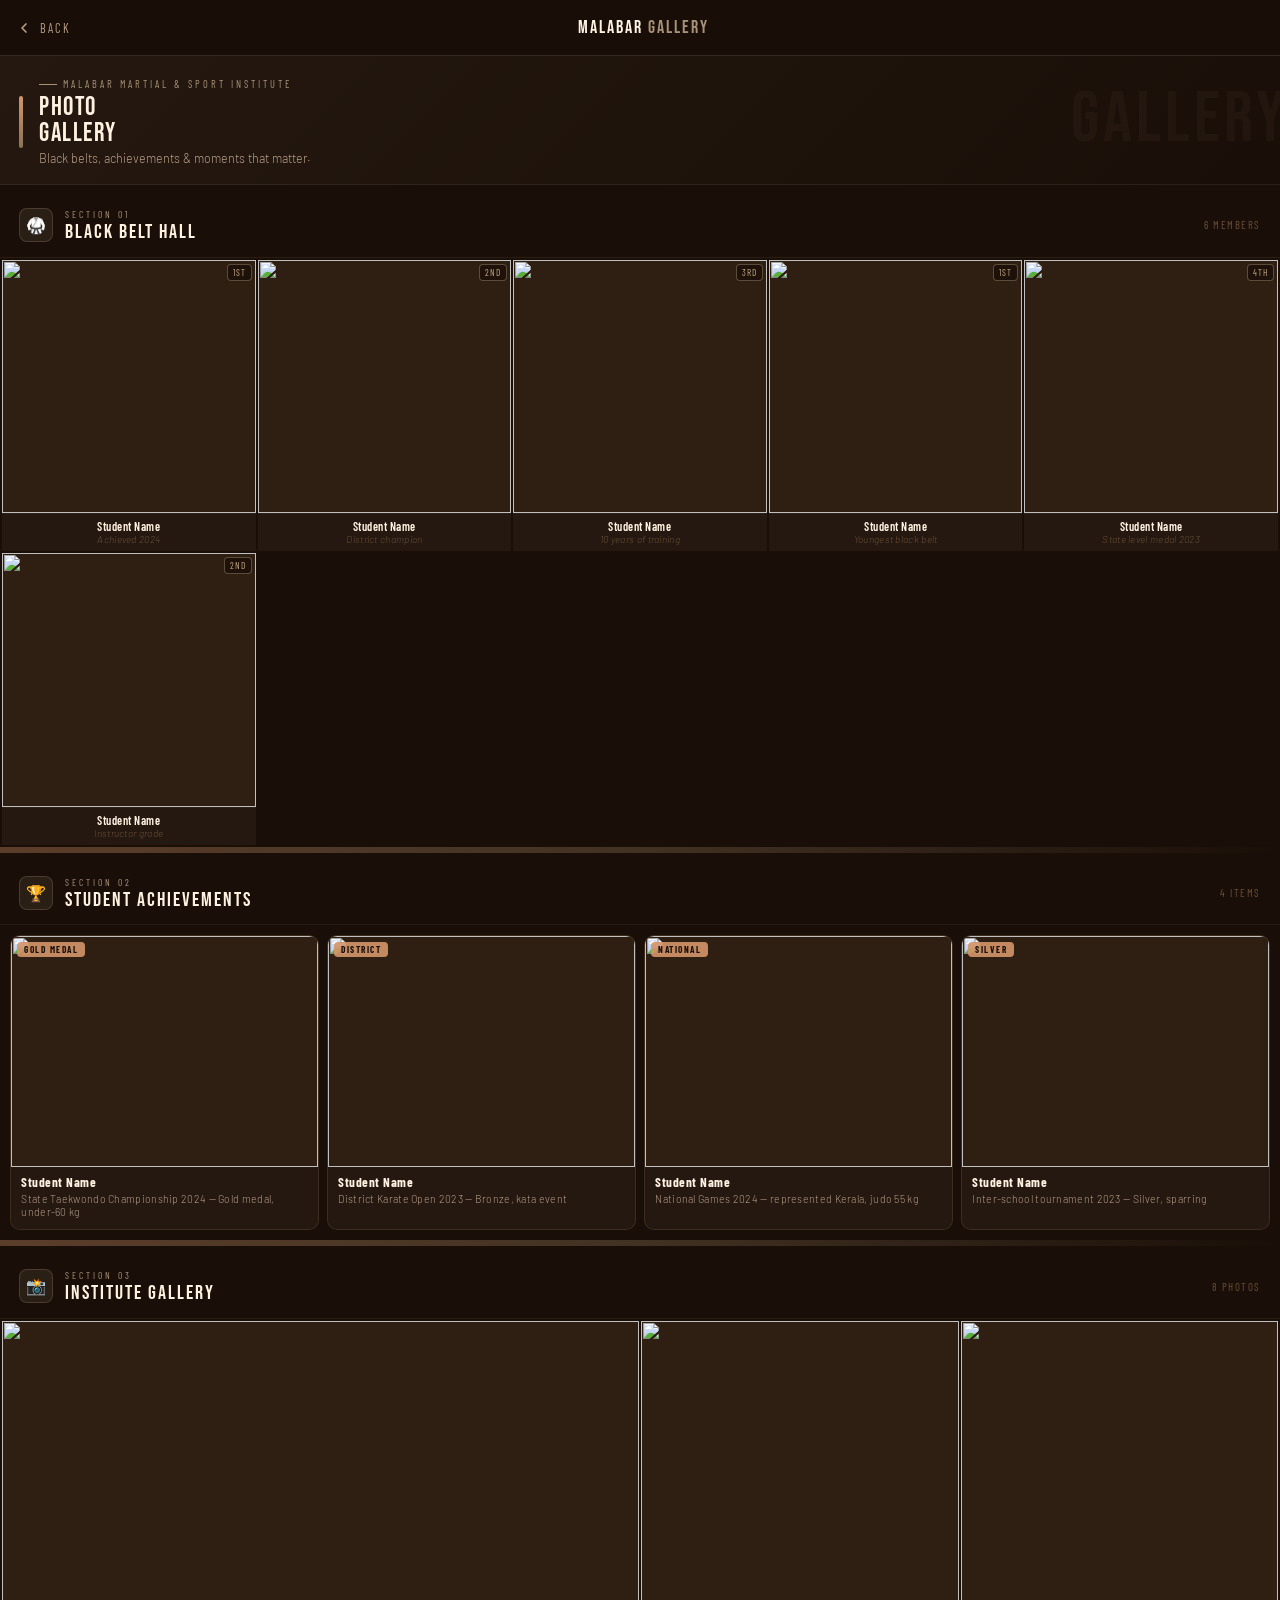
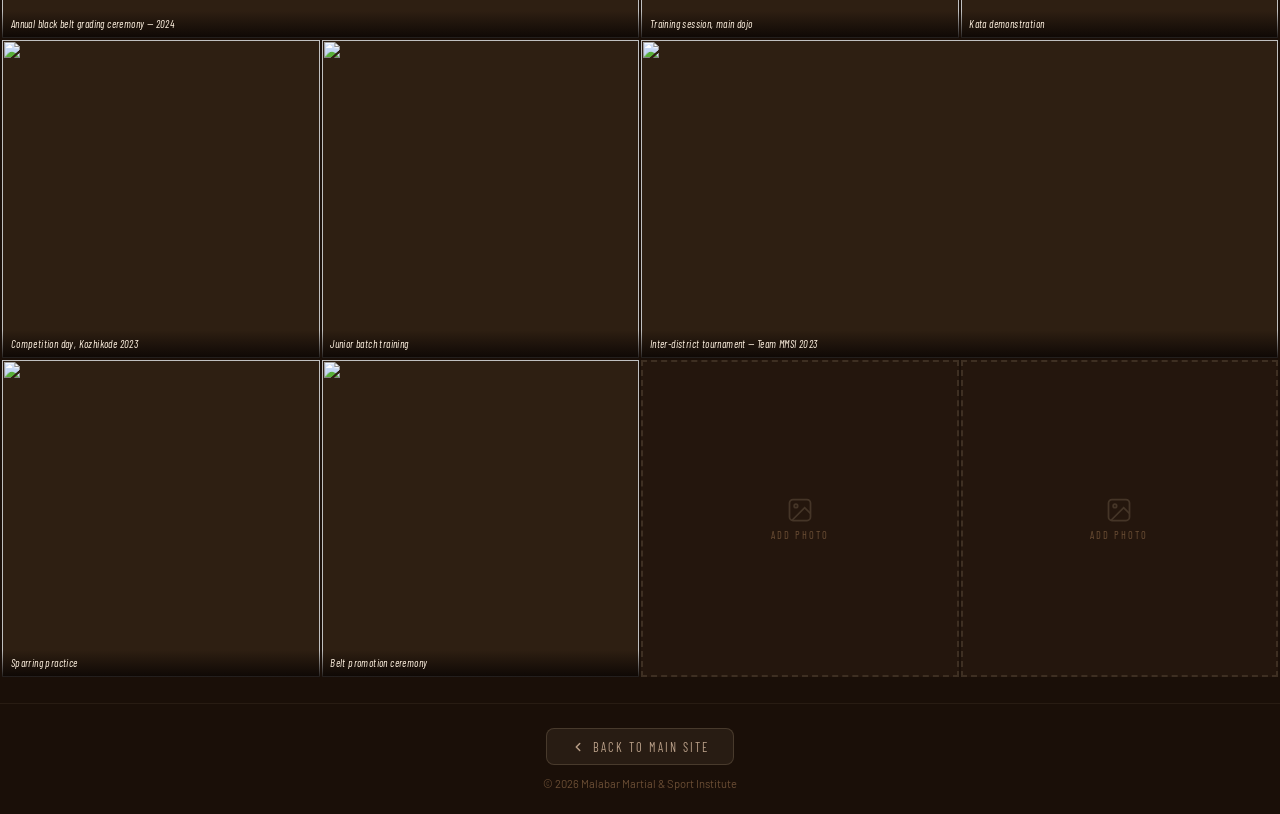
==== gallery.html @ 30c6d08c "Initial cimmit" ====
<!DOCTYPE html>
<html lang="en">
<head>
<meta charset="UTF-8">
<meta name="viewport" content="width=device-width, initial-scale=1.0, maximum-scale=1.0, user-scalable=no">
<title>Gallery — Malabar Martial & Sport Institute</title>
<link href="https://fonts.googleapis.com/css2?family=Bebas+Neue&family=Barlow:wght@300;400;500;600;700&family=Barlow+Condensed:wght@400;600;700&display=swap" rel="stylesheet">
<style>
  :root {
    --gold:       #A79277;
    --gold-light: #C4A882;
    --gold-dark:  #8B7355;
    --accent:     #D4956A;
    --bg:         #1A0F08;
    --bg-card:    #2E1F12;
    --bg-raised:  #241810;
    --warm:       #FFF2E1;
    --muted:      #B89E87;
    --dim:        #6B4E35;
  }

  * { margin:0; padding:0; box-sizing:border-box; -webkit-tap-highlight-color:transparent; }
  html { scroll-behavior:smooth; }
  body {
    font-family:'Barlow',sans-serif;
    background:var(--bg);
    color:var(--warm);
    min-height:100vh;
    overflow-x:hidden;
  }

  /* ── HEADER ── */
  .header {
    position:sticky; top:0; z-index:50;
    background:rgba(26,15,8,0.97);
    backdrop-filter:blur(16px);
    border-bottom:1px solid rgba(167,146,119,0.2);
    padding:0 1rem; height:56px;
    display:flex; align-items:center; justify-content:space-between; gap:.75rem;
  }
  .header-back {
    display:flex; align-items:center; gap:.5rem;
    text-decoration:none; color:var(--muted);
    font-family:'Barlow Condensed',sans-serif;
    font-size:.78rem; letter-spacing:2px; text-transform:uppercase;
    transition:color .2s; flex-shrink:0;
  }
  .header-back:active { color:var(--warm); }
  .header-back svg { width:16px; height:16px; }
  .header-title {
    font-family:'Bebas Neue',sans-serif;
    font-size:1.15rem; letter-spacing:2px;
    color:var(--warm); text-align:center; flex:1;
  }
  .header-title span { color:var(--gold); }

  /* ── HERO STRIP ── */
  .hero-strip {
    background:linear-gradient(135deg,var(--bg-raised) 0%,var(--bg) 100%);
    border-bottom:1px solid rgba(167,146,119,0.12);
    padding:1.4rem 1.2rem 1.2rem;
    display:flex; align-items:center; gap:1rem;
    position:relative; overflow:hidden;
  }
  .hero-strip::before {
    content:'GALLERY';
    position:absolute; right:-.5rem; top:50%;
    transform:translateY(-50%);
    font-family:'Bebas Neue',sans-serif;
    font-size:4.5rem; color:rgba(167,146,119,0.05);
    line-height:1; pointer-events:none; letter-spacing:4px;
  }
  .hero-belt {
    width:4px; height:52px;
    background:linear-gradient(to bottom,var(--accent),var(--gold-dark));
    border-radius:2px; flex-shrink:0;
  }
  .hero-label {
    font-family:'Barlow Condensed',sans-serif;
    font-size:.65rem; letter-spacing:3px; text-transform:uppercase;
    color:var(--gold); margin-bottom:.3rem;
    display:flex; align-items:center; gap:6px;
  }
  .hero-label::before {
    content:''; display:inline-block;
    width:18px; height:1.5px; background:var(--gold);
  }
  .hero-heading {
    font-family:'Bebas Neue',sans-serif;
    font-size:1.6rem; letter-spacing:1.5px; line-height:1; color:var(--warm);
  }
  .hero-sub { font-size:.78rem; color:var(--muted); margin-top:.3rem; font-weight:300; }

  /* ── SECTION HEADER ── */
  .section-head {
    display:flex; align-items:center; gap:.75rem;
    padding:1.4rem 1.2rem .9rem;
    border-bottom:1px solid rgba(167,146,119,0.1);
  }
  .section-icon {
    width:34px; height:34px; border-radius:8px;
    background:rgba(167,146,119,0.12);
    border:1px solid rgba(167,146,119,0.25);
    display:flex; align-items:center; justify-content:center;
    font-size:1rem; flex-shrink:0;
  }
  .section-label {
    font-family:'Barlow Condensed',sans-serif;
    font-size:.6rem; letter-spacing:3px; text-transform:uppercase;
    color:var(--gold); margin-bottom:.15rem;
  }
  .section-title {
    font-family:'Bebas Neue',sans-serif;
    font-size:1.25rem; letter-spacing:2px; color:var(--warm); line-height:1;
  }
  .section-count {
    margin-left:auto; flex-shrink:0;
    font-family:'Barlow Condensed',sans-serif;
    font-size:.68rem; letter-spacing:1.5px; color:var(--dim); text-transform:uppercase;
  }

  /* ── SECTION DIVIDER ── */
  .section-divider {
    height:6px;
    background:linear-gradient(to right, var(--accent), var(--gold-dark), transparent);
    opacity:.35;
  }

  /* ─────────────────────────────────────────
     SECTION 1 — BLACK BELTS
  ───────────────────────────────────────── */
  .bb-grid {
    display:grid;
    grid-template-columns:repeat(3,1fr);
    gap:2px;
    padding:2px;
  }
  .bb-tile {
    display:flex; flex-direction:column;
    cursor:pointer;
    background:var(--bg-card);
  }
  .bb-photo {
    position:relative;
    aspect-ratio:1/1;
    overflow:hidden;
  }
  .bb-photo img {
    width:100%; height:100%;
    object-fit:cover; display:block;
    transition:transform .35s ease;
  }
  .bb-tile:active .bb-photo img { transform:scale(1.05); }
  .bb-dan-badge {
    position:absolute; top:4px; right:4px;
    background:rgba(26,15,8,0.82);
    border:1px solid rgba(167,146,119,0.45);
    border-radius:4px;
    padding:2px 5px;
    font-family:'Barlow Condensed',sans-serif;
    font-size:.58rem; letter-spacing:1px;
    color:var(--gold-light); text-transform:uppercase;
    pointer-events:none;
  }
  .bb-name-bar {
    padding:.3rem .3rem .15rem;
    background:var(--bg-raised);
    border-top:1px solid rgba(167,146,119,0.08);
    text-align:center;
  }
  .bb-name-bar .name {
    font-family:'Barlow Condensed',sans-serif;
    font-size:.75rem; font-weight:600; letter-spacing:.5px;
    color:var(--warm);
    white-space:nowrap; overflow:hidden; text-overflow:ellipsis; display:block;
  }
  .bb-name-bar .caption {
    font-size:.62rem; color:var(--dim);
    font-weight:300; letter-spacing:.3px;
    white-space:nowrap; overflow:hidden; text-overflow:ellipsis; display:block;
    padding-bottom:.25rem;
    font-style:italic;
  }

  /* ─────────────────────────────────────────
     SECTION 2 — STUDENT ACHIEVEMENTS
  ───────────────────────────────────────── */
  .achievements-grid {
    display:grid;
    grid-template-columns:repeat(2,1fr);
    gap:8px;
    padding:10px;
  }
  .ach-card {
    background:var(--bg-card);
    border:1px solid rgba(167,146,119,0.12);
    border-radius:10px;
    overflow:hidden;
    cursor:pointer;
    display:flex; flex-direction:column;
    transition:border-color .2s;
  }
  .ach-card:active { border-color:rgba(167,146,119,0.35); }
  .ach-photo {
    aspect-ratio:4/3;
    overflow:hidden; position:relative;
  }
  .ach-photo img {
    width:100%; height:100%;
    object-fit:cover; display:block;
    transition:transform .35s ease;
  }
  .ach-card:active .ach-photo img { transform:scale(1.04); }
  .ach-badge {
    position:absolute; top:6px; left:6px;
    background:rgba(212,149,106,0.9);
    border-radius:4px;
    padding:2px 7px;
    font-family:'Barlow Condensed',sans-serif;
    font-size:.58rem; letter-spacing:1.5px; text-transform:uppercase;
    color:#1A0F08; font-weight:700;
    pointer-events:none;
  }
  .ach-info {
    padding:.5rem .65rem .6rem;
    background:var(--bg-raised);
    flex:1;
  }
  .ach-name {
    font-family:'Barlow Condensed',sans-serif;
    font-size:.82rem; font-weight:700; letter-spacing:.5px;
    color:var(--warm); line-height:1.15;
    white-space:nowrap; overflow:hidden; text-overflow:ellipsis;
  }
  .ach-caption {
    font-size:.65rem; color:var(--muted);
    font-weight:300; letter-spacing:.3px;
    margin-top:.2rem; line-height:1.3;
    display:-webkit-box; -webkit-line-clamp:2;
    -webkit-box-orient:vertical; overflow:hidden;
  }

  /* ─────────────────────────────────────────
     SECTION 3 — GENERAL GALLERY
  ───────────────────────────────────────── */
  .gen-grid {
    display:grid;
    grid-template-columns:repeat(2,1fr);
    gap:2px;
    padding:2px;
  }
  /* some tiles span 2 cols for visual variety */
  .gen-tile {
    position:relative;
    overflow:hidden;
    cursor:pointer;
    background:var(--bg-card);
  }
  .gen-tile.wide { grid-column:span 2; }
  .gen-tile.tall { aspect-ratio:1/1.2; }
  .gen-tile:not(.wide) { aspect-ratio:1/1; }
  .gen-tile.wide .gen-img-wrap { aspect-ratio:16/7; }

  .gen-img-wrap {
    width:100%; height:100%;
    overflow:hidden;
  }
  .gen-img-wrap img {
    width:100%; height:100%;
    object-fit:cover; display:block;
    transition:transform .4s ease;
  }
  .gen-tile:active .gen-img-wrap img { transform:scale(1.05); }

  /* caption overlay at bottom */
  .gen-caption {
    position:absolute; bottom:0; left:0; right:0;
    padding:.4rem .55rem .45rem;
    background:linear-gradient(to top, rgba(10,5,3,0.88) 0%, transparent 100%);
    font-family:'Barlow Condensed',sans-serif;
    font-size:.68rem; color:var(--warm); letter-spacing:.4px;
    font-style:italic; line-height:1.25;
    pointer-events:none;
  }
  .gen-caption.hidden-caption { display:none; }

  /* "Add photos" placeholder tiles */
  .gen-placeholder {
    aspect-ratio:1/1;
    background:rgba(46,31,18,0.5);
    border:2px dashed rgba(167,146,119,0.2);
    display:flex; flex-direction:column;
    align-items:center; justify-content:center; gap:.35rem;
    cursor:default;
  }
  .gen-placeholder svg { opacity:.25; }
  .gen-placeholder span {
    font-family:'Barlow Condensed',sans-serif;
    font-size:.65rem; letter-spacing:2px; text-transform:uppercase;
    color:var(--dim);
  }

  /* ── FOOTER ── */
  .page-footer {
    padding:1.5rem 1rem; text-align:center;
    border-top:1px solid rgba(167,146,119,0.1);
    margin-top:1.5rem;
  }
  .footer-back-btn {
    display:inline-flex; align-items:center; gap:.5rem;
    text-decoration:none;
    background:rgba(167,146,119,0.1);
    border:1px solid rgba(167,146,119,0.25);
    border-radius:8px; padding:.65rem 1.5rem;
    font-family:'Barlow Condensed',sans-serif;
    font-size:.78rem; letter-spacing:2px; text-transform:uppercase;
    color:var(--muted); transition:all .2s;
  }
  .footer-back-btn:active { background:rgba(167,146,119,0.2); color:var(--warm); }
  .footer-note { font-size:.7rem; color:var(--dim); margin-top:.75rem; }

  /* ── LIGHTBOX (shared) ── */
  .lightbox {
    display:none;
    position:fixed; inset:0; z-index:200;
    background:#0a0503;
    flex-direction:column;
  }
  .lightbox.open { display:flex; }

  .lb-bar {
    display:flex; align-items:center; justify-content:space-between;
    padding:.6rem 1rem; flex-shrink:0;
    background:rgba(10,5,3,0.85);
    border-bottom:1px solid rgba(167,146,119,0.1);
  }
  .lb-counter {
    font-family:'Barlow Condensed',sans-serif;
    font-size:.75rem; letter-spacing:2px; color:var(--dim); text-transform:uppercase;
    min-width:50px;
  }
  .lb-title-area { text-align:center; flex:1; padding:0 .5rem; }
  .lb-main-name {
    font-family:'Bebas Neue',sans-serif;
    font-size:1.1rem; letter-spacing:2px; color:var(--warm); line-height:1;
  }
  .lb-sub {
    font-family:'Barlow Condensed',sans-serif;
    font-size:.62rem; letter-spacing:2px; color:var(--gold); text-transform:uppercase;
    margin-top:2px;
  }
  .lb-caption-bar {
    font-family:'Barlow',sans-serif;
    font-size:.68rem; color:var(--muted); font-style:italic;
    letter-spacing:.3px; margin-top:3px; line-height:1.3;
  }
  .lb-close {
    background:rgba(167,146,119,0.15);
    border:1px solid rgba(167,146,119,0.3);
    color:var(--warm);
    width:36px; height:36px; border-radius:50%;
    display:flex; align-items:center; justify-content:center;
    font-size:1rem; cursor:pointer; transition:background .2s; flex-shrink:0;
  }
  .lb-close:active { background:rgba(167,146,119,0.3); }

  .lb-zoom-wrap {
    flex:1;
    display:flex; align-items:center; justify-content:center;
    overflow:hidden;
    position:relative;
    touch-action:none;
  }
  .lb-img {
    max-width:100%; max-height:100%;
    object-fit:contain; display:block;
    transition:opacity .2s ease;
    user-select:none; -webkit-user-drag:none;
    transform-origin:center center;
    will-change:transform;
  }
  .lb-arrow {
    position:absolute; top:50%; transform:translateY(-50%);
    background:rgba(26,15,8,0.7);
    border:1px solid rgba(167,146,119,0.25);
    color:var(--warm);
    width:38px; height:38px; border-radius:50%;
    display:flex; align-items:center; justify-content:center;
    cursor:pointer; font-size:1.2rem;
    transition:background .2s; z-index:2;
  }
  .lb-arrow:active { background:rgba(167,146,119,0.25); }
  .lb-arrow.prev { left:.6rem; }
  .lb-arrow.next { right:.6rem; }
  .lb-arrow.hidden-arrow { opacity:0; pointer-events:none; }

  .lb-zoom-hint {
    position:absolute; bottom:.75rem; left:50%;
    transform:translateX(-50%);
    background:rgba(26,15,8,0.75);
    border:1px solid rgba(167,146,119,0.2);
    border-radius:20px;
    padding:.35rem 1rem;
    font-family:'Barlow Condensed',sans-serif;
    font-size:.65rem; letter-spacing:2px; text-transform:uppercase;
    color:var(--dim); white-space:nowrap;
    pointer-events:none;
    animation:hintFade 3s ease 1s both;
  }
  @keyframes hintFade {
    0%{opacity:0} 15%{opacity:1} 75%{opacity:1} 100%{opacity:0}
  }
  .lb-zoom-reset {
    position:absolute; top:.6rem; left:.6rem;
    background:rgba(167,146,119,0.2);
    border:1px solid rgba(167,146,119,0.3);
    border-radius:20px;
    padding:.3rem .8rem;
    font-family:'Barlow Condensed',sans-serif;
    font-size:.65rem; letter-spacing:2px; text-transform:uppercase;
    color:var(--muted); cursor:pointer;
    display:none; z-index:3;
  }
  .lb-zoom-reset.show { display:block; }

  /* responsive */
  @media(min-width:600px) {
    .bb-grid { grid-template-columns:repeat(4,1fr); }
    .achievements-grid { grid-template-columns:repeat(3,1fr); }
    .gen-grid { grid-template-columns:repeat(3,1fr); }
  }
  @media(min-width:900px) {
    .bb-grid { grid-template-columns:repeat(5,1fr); }
    .achievements-grid { grid-template-columns:repeat(4,1fr); }
    .gen-grid { grid-template-columns:repeat(4,1fr); }
  }
</style>
</head>
<body>

<!-- HEADER -->
<header class="header">
  <a href="index.html" class="header-back">
    <svg viewBox="0 0 24 24" fill="none" stroke="currentColor" stroke-width="2.5" stroke-linecap="round" stroke-linejoin="round">
      <polyline points="15 18 9 12 15 6"/>
    </svg>
    Back
  </a>
  <div class="header-title">MALABAR <span>GALLERY</span></div>
  <div style="width:48px"></div>
</header>

<!-- HERO -->
<div class="hero-strip">
  <div class="hero-belt"></div>
  <div>
    <div class="hero-label">Malabar Martial & Sport Institute</div>
    <div class="hero-heading">PHOTO<br>GALLERY</div>
    <div class="hero-sub">Black belts, achievements & moments that matter.</div>
  </div>
</div>


<!-- ═══════════════════════════════════════
     SECTION 1 — BLACK BELT GALLERY
═══════════════════════════════════════ -->
<div class="section-head">
  <div class="section-icon">🥋</div>
  <div>
    <div class="section-label">Section 01</div>
    <div class="section-title">BLACK BELT HALL</div>
  </div>
  <div class="section-count" id="bbCount">— Members</div>
</div>

<!--
  HOW TO ADD BLACK BELT PHOTOS:
  Copy one <div class="bb-tile"> block below and:
  • Replace src="..." with your photo path  e.g. src="photos/ali.jpg"
  • Replace data-name="..."  with the student's name
  • Replace data-dan="..."   with their grade  e.g. "1st Dan"
  • Replace the caption text inside .caption span
  • Update the badge number (1st / 2nd / 3rd …)
-->
<div class="bb-grid" id="bbGrid">

  <div class="bb-tile" data-name="Student Name" data-dan="1st Dan" data-caption="Achieved 2024" onclick="openLb(this,'bb')">
    <div class="bb-photo">
      <img src="https://images.unsplash.com/photo-1555597673-b21d5c935865?w=400&q=80" loading="lazy" alt="">
      <div class="bb-dan-badge">1st</div>
    </div>
    <div class="bb-name-bar">
      <span class="name">Student Name</span>
      <span class="caption">Achieved 2024</span>
    </div>
  </div>

  <div class="bb-tile" data-name="Student Name" data-dan="2nd Dan" data-caption="District champion" onclick="openLb(this,'bb')">
    <div class="bb-photo">
      <img src="https://images.unsplash.com/photo-1544367567-0f2fcb009e0b?w=400&q=80" loading="lazy" alt="">
      <div class="bb-dan-badge">2nd</div>
    </div>
    <div class="bb-name-bar">
      <span class="name">Student Name</span>
      <span class="caption">District champion</span>
    </div>
  </div>

  <div class="bb-tile" data-name="Student Name" data-dan="3rd Dan" data-caption="10 years of training" onclick="openLb(this,'bb')">
    <div class="bb-photo">
      <img src="https://images.unsplash.com/photo-1517649763962-0c623066013b?w=400&q=80" loading="lazy" alt="">
      <div class="bb-dan-badge">3rd</div>
    </div>
    <div class="bb-name-bar">
      <span class="name">Student Name</span>
      <span class="caption">10 years of training</span>
    </div>
  </div>

  <div class="bb-tile" data-name="Student Name" data-dan="1st Dan" data-caption="Youngest black belt" onclick="openLb(this,'bb')">
    <div class="bb-photo">
      <img src="https://images.unsplash.com/photo-1526506118085-60ce8714f8c5?w=400&q=80" loading="lazy" alt="">
      <div class="bb-dan-badge">1st</div>
    </div>
    <div class="bb-name-bar">
      <span class="name">Student Name</span>
      <span class="caption">Youngest black belt</span>
    </div>
  </div>

  <div class="bb-tile" data-name="Student Name" data-dan="4th Dan" data-caption="State level medal 2023" onclick="openLb(this,'bb')">
    <div class="bb-photo">
      <img src="https://images.unsplash.com/photo-1518611012118-696072aa579a?w=400&q=80" loading="lazy" alt="">
      <div class="bb-dan-badge">4th</div>
    </div>
    <div class="bb-name-bar">
      <span class="name">Student Name</span>
      <span class="caption">State level medal 2023</span>
    </div>
  </div>

  <div class="bb-tile" data-name="Student Name" data-dan="2nd Dan" data-caption="Instructor grade" onclick="openLb(this,'bb')">
    <div class="bb-photo">
      <img src="https://images.unsplash.com/photo-1517836357463-d25dfeac3438?w=400&q=80" loading="lazy" alt="">
      <div class="bb-dan-badge">2nd</div>
    </div>
    <div class="bb-name-bar">
      <span class="name">Student Name</span>
      <span class="caption">Instructor grade</span>
    </div>
  </div>

</div>
<!-- END BLACK BELT GRID -->


<div class="section-divider"></div>

<!-- ═══════════════════════════════════════
     SECTION 2 — STUDENT ACHIEVEMENTS
═══════════════════════════════════════ -->
<div class="section-head">
  <div class="section-icon">🏆</div>
  <div>
    <div class="section-label">Section 02</div>
    <div class="section-title">STUDENT ACHIEVEMENTS</div>
  </div>
  <div class="section-count" id="achCount">— Items</div>
</div>

<!--
  HOW TO ADD ACHIEVEMENT PHOTOS:
  Copy one <div class="ach-card"> block and:
  • Replace src="..." with your photo path
  • Replace data-name, data-badge, data-caption attributes
  • Update .ach-badge text (e.g. "Gold Medal", "State", "District")
  • Update .ach-name and .ach-caption text
-->
<div class="achievements-grid" id="achGrid">

  <div class="ach-card" data-name="Student Name" data-badge="Gold Medal" data-caption="State Taekwondo Championship 2024 — Gold medal in under-60 kg category" onclick="openLb(this,'ach')">
    <div class="ach-photo">
      <img src="https://images.unsplash.com/photo-1461896836934-ffe607ba8211?w=400&q=80" loading="lazy" alt="">
      <div class="ach-badge">Gold Medal</div>
    </div>
    <div class="ach-info">
      <div class="ach-name">Student Name</div>
      <div class="ach-caption">State Taekwondo Championship 2024 — Gold medal, under-60 kg</div>
    </div>
  </div>

  <div class="ach-card" data-name="Student Name" data-badge="District" data-caption="District Karate Open 2023 — Bronze, kata event" onclick="openLb(this,'ach')">
    <div class="ach-photo">
      <img src="https://images.unsplash.com/photo-1549476464-37392f717541?w=400&q=80" loading="lazy" alt="">
      <div class="ach-badge">District</div>
    </div>
    <div class="ach-info">
      <div class="ach-name">Student Name</div>
      <div class="ach-caption">District Karate Open 2023 — Bronze, kata event</div>
    </div>
  </div>

  <div class="ach-card" data-name="Student Name" data-badge="National" data-caption="National Games 2024 — represented Kerala, judo 55 kg" onclick="openLb(this,'ach')">
    <div class="ach-photo">
      <img src="https://images.unsplash.com/photo-1571019613454-1cb2f99b2d8b?w=400&q=80" loading="lazy" alt="">
      <div class="ach-badge">National</div>
    </div>
    <div class="ach-info">
      <div class="ach-name">Student Name</div>
      <div class="ach-caption">National Games 2024 — represented Kerala, judo 55 kg</div>
    </div>
  </div>

  <div class="ach-card" data-name="Student Name" data-badge="Silver" data-caption="Inter-school tournament 2023 — Silver, sparring" onclick="openLb(this,'ach')">
    <div class="ach-photo">
      <img src="https://images.unsplash.com/photo-1607962837359-5e7e89f86776?w=400&q=80" loading="lazy" alt="">
      <div class="ach-badge">Silver</div>
    </div>
    <div class="ach-info">
      <div class="ach-name">Student Name</div>
      <div class="ach-caption">Inter-school tournament 2023 — Silver, sparring</div>
    </div>
  </div>

</div>
<!-- END ACHIEVEMENTS GRID -->


<div class="section-divider"></div>

<!-- ═══════════════════════════════════════
     SECTION 3 — GENERAL PHOTO GALLERY
═══════════════════════════════════════ -->
<div class="section-head">
  <div class="section-icon">📸</div>
  <div>
    <div class="section-label">Section 03</div>
    <div class="section-title">INSTITUTE GALLERY</div>
  </div>
  <div class="section-count" id="genCount">— Photos</div>
</div>

<!--
  HOW TO ADD GENERAL PHOTOS:
  Copy one <div class="gen-tile"> block and:
  • Replace src="..." with your photo path
  • Add class="wide" to make it span the full width (good for group/event shots)
  • Update data-caption="..." for the overlay caption
  • Delete placeholder tiles (<div class="gen-placeholder">) once you have enough photos
-->
<div class="gen-grid" id="genGrid">

  <div class="gen-tile wide" data-caption="Annual black belt grading ceremony — 2024" onclick="openLb(this,'gen')">
    <div class="gen-img-wrap" style="aspect-ratio:16/7">
      <img src="https://images.unsplash.com/photo-1599058917765-a780eda07a3e?w=900&q=80" loading="lazy" alt="">
    </div>
    <div class="gen-caption">Annual black belt grading ceremony — 2024</div>
  </div>

  <div class="gen-tile" data-caption="Training session, main dojo" onclick="openLb(this,'gen')">
    <div class="gen-img-wrap">
      <img src="https://images.unsplash.com/photo-1548690312-e3b507d8c110?w=400&q=80" loading="lazy" alt="">
    </div>
    <div class="gen-caption">Training session, main dojo</div>
  </div>

  <div class="gen-tile" data-caption="Kata demonstration" onclick="openLb(this,'gen')">
    <div class="gen-img-wrap">
      <img src="https://images.unsplash.com/photo-1555597673-b21d5c935865?w=400&q=80" loading="lazy" alt="">
    </div>
    <div class="gen-caption">Kata demonstration</div>
  </div>

  <div class="gen-tile" data-caption="Competition day, Kozhikode 2023" onclick="openLb(this,'gen')">
    <div class="gen-img-wrap">
      <img src="https://images.unsplash.com/photo-1517649763962-0c623066013b?w=400&q=80" loading="lazy" alt="">
    </div>
    <div class="gen-caption">Competition day, Kozhikode 2023</div>
  </div>

  <div class="gen-tile" data-caption="Junior batch training" onclick="openLb(this,'gen')">
    <div class="gen-img-wrap">
      <img src="https://images.unsplash.com/photo-1526506118085-60ce8714f8c5?w=400&q=80" loading="lazy" alt="">
    </div>
    <div class="gen-caption">Junior batch training</div>
  </div>

  <div class="gen-tile wide" data-caption="Inter-district tournament — Team MMSI 2023" onclick="openLb(this,'gen')">
    <div class="gen-img-wrap" style="aspect-ratio:16/7">
      <img src="https://images.unsplash.com/photo-1544717305-2782549b5136?w=900&q=80" loading="lazy" alt="">
    </div>
    <div class="gen-caption">Inter-district tournament — Team MMSI 2023</div>
  </div>

  <div class="gen-tile" data-caption="Sparring practice" onclick="openLb(this,'gen')">
    <div class="gen-img-wrap">
      <img src="https://images.unsplash.com/photo-1517838277536-f5f99be501cd?w=400&q=80" loading="lazy" alt="">
    </div>
    <div class="gen-caption">Sparring practice</div>
  </div>

  <div class="gen-tile" data-caption="Belt promotion ceremony" onclick="openLb(this,'gen')">
    <div class="gen-img-wrap">
      <img src="https://images.unsplash.com/photo-1518611012118-696072aa579a?w=400&q=80" loading="lazy" alt="">
    </div>
    <div class="gen-caption">Belt promotion ceremony</div>
  </div>

  <!-- PLACEHOLDER TILES — delete these when you add real photos -->
  <div class="gen-placeholder">
    <svg width="28" height="28" viewBox="0 0 24 24" fill="none" stroke="#A79277" stroke-width="1.5"><rect x="3" y="3" width="18" height="18" rx="3"/><circle cx="8.5" cy="8.5" r="1.5"/><polyline points="21 15 16 10 5 21"/></svg>
    <span>Add Photo</span>
  </div>

  <div class="gen-placeholder">
    <svg width="28" height="28" viewBox="0 0 24 24" fill="none" stroke="#A79277" stroke-width="1.5"><rect x="3" y="3" width="18" height="18" rx="3"/><circle cx="8.5" cy="8.5" r="1.5"/><polyline points="21 15 16 10 5 21"/></svg>
    <span>Add Photo</span>
  </div>

</div>
<!-- END GENERAL GALLERY -->


<!-- FOOTER -->
<footer class="page-footer">
  <a href="index.html" class="footer-back-btn">
    <svg width="14" height="14" viewBox="0 0 24 24" fill="none" stroke="currentColor" stroke-width="2.5" stroke-linecap="round" stroke-linejoin="round"><polyline points="15 18 9 12 15 6"/></svg>
    Back to Main Site
  </a>
  <div class="footer-note">© 2026 Malabar Martial & Sport Institute</div>
</footer>


<!-- ══════════ SHARED LIGHTBOX ══════════ -->
<div class="lightbox" id="lightbox">
  <div class="lb-bar">
    <div class="lb-counter" id="lbCounter">1 / 1</div>
    <div class="lb-title-area">
      <div class="lb-main-name"  id="lbName"></div>
      <div class="lb-sub"        id="lbSub"></div>
      <div class="lb-caption-bar" id="lbCaption"></div>
    </div>
    <button class="lb-close" onclick="closeLb()">✕</button>
  </div>

  <div class="lb-zoom-wrap" id="lbZoomWrap">
    <img class="lb-img" id="lbImg" src="" alt="">
    <button class="lb-arrow prev" id="lbPrev" onclick="navigate(-1)">‹</button>
    <button class="lb-arrow next" id="lbNext" onclick="navigate(1)">›</button>
    <div class="lb-zoom-hint">👌 Pinch to zoom</div>
    <button class="lb-zoom-reset" id="lbZoomReset" onclick="resetZoom()">Reset Zoom</button>
  </div>
</div>


<script>
// ── COLLECT ALL TILES BY SECTION ──
let allTiles = [], currentIndex = 0, currentSection = '';

// zoom state
let scale = 1, minScale = 1, maxScale = 4;
let translateX = 0, translateY = 0;
let lastTouchDist = 0, isPinching = false;
let panStartX = 0, panStartY = 0;
let panOriginX = 0, panOriginY = 0;
let lastTap = 0;

document.addEventListener('DOMContentLoaded', () => {
  // count sections
  document.getElementById('bbCount').textContent  = document.querySelectorAll('#bbGrid .bb-tile').length  + ' Members';
  document.getElementById('achCount').textContent = document.querySelectorAll('#achGrid .ach-card').length + ' Items';
  document.getElementById('genCount').textContent = document.querySelectorAll('#genGrid .gen-tile:not(.gen-placeholder)').length + ' Photos';
  initZoom();
});

// ── OPEN LIGHTBOX ──
function openLb(el, section) {
  currentSection = section;
  let selector;
  if (section === 'bb')  selector = '#bbGrid  .bb-tile';
  if (section === 'ach') selector = '#achGrid .ach-card';
  if (section === 'gen') selector = '#genGrid .gen-tile:not(.gen-placeholder)';
  allTiles = Array.from(document.querySelectorAll(selector));
  currentIndex = allTiles.indexOf(el);
  loadSlide(currentIndex);
  document.getElementById('lightbox').classList.add('open');
  document.body.style.overflow = 'hidden';
}

function loadSlide(idx) {
  const el = allTiles[idx];
  const img = el.querySelector('img');
  const lbImg = document.getElementById('lbImg');

  resetZoom();
  lbImg.style.opacity = '0';
  // try to load a larger version if it's an unsplash URL
  lbImg.src = img.src.replace(/w=\d+/, 'w=900');
  lbImg.onload = () => { lbImg.style.opacity = '1'; };

  // name / sub / caption
  if (currentSection === 'bb') {
    document.getElementById('lbName').textContent    = el.dataset.name    || '';
    document.getElementById('lbSub').textContent     = (el.dataset.dan    || '') + ' Black Belt';
    document.getElementById('lbCaption').textContent = el.dataset.caption || '';
  } else if (currentSection === 'ach') {
    document.getElementById('lbName').textContent    = el.dataset.name    || '';
    document.getElementById('lbSub').textContent     = el.dataset.badge   || '';
    document.getElementById('lbCaption').textContent = el.dataset.caption || '';
  } else {
    document.getElementById('lbName').textContent    = '';
    document.getElementById('lbSub').textContent     = '';
    document.getElementById('lbCaption').textContent = el.dataset.caption || '';
  }

  document.getElementById('lbCounter').textContent = (idx+1) + ' / ' + allTiles.length;
  document.getElementById('lbPrev').classList.toggle('hidden-arrow', idx === 0);
  document.getElementById('lbNext').classList.toggle('hidden-arrow', idx === allTiles.length - 1);
}

function navigate(dir) {
  if (scale > 1) return;
  const next = currentIndex + dir;
  if (next < 0 || next >= allTiles.length) return;
  currentIndex = next;
  loadSlide(currentIndex);
}

function closeLb() {
  document.getElementById('lightbox').classList.remove('open');
  document.body.style.overflow = '';
  resetZoom();
}

// ── ZOOM ──
function applyTransform() {
  document.getElementById('lbImg').style.transform =
    `translate(${translateX}px, ${translateY}px) scale(${scale})`;
  document.getElementById('lbZoomReset').classList.toggle('show', scale > 1.05);
  const zoomed = scale > 1.05;
  document.getElementById('lbPrev').classList.toggle('hidden-arrow', zoomed || currentIndex === 0);
  document.getElementById('lbNext').classList.toggle('hidden-arrow', zoomed || currentIndex === allTiles.length - 1);
}

function resetZoom() {
  scale = 1; translateX = 0; translateY = 0; applyTransform();
}

function clampTranslate() {
  const wrap = document.getElementById('lbZoomWrap');
  const img  = document.getElementById('lbImg');
  const ww = wrap.clientWidth, wh = wrap.clientHeight;
  const iw = img.naturalWidth  || ww;
  const ih = img.naturalHeight || wh;
  const rendW = Math.min(ww, iw * (wh / ih));
  const rendH = Math.min(wh, ih * (ww / iw));
  const maxX = Math.max(0, (rendW * scale - ww) / 2);
  const maxY = Math.max(0, (rendH * scale - wh) / 2);
  translateX = Math.min(maxX, Math.max(-maxX, translateX));
  translateY = Math.min(maxY, Math.max(-maxY, translateY));
}

function getTouchDist(t) {
  const dx = t[0].clientX - t[1].clientX;
  const dy = t[0].clientY - t[1].clientY;
  return Math.sqrt(dx*dx + dy*dy);
}

function initZoom() {
  const wrap = document.getElementById('lbZoomWrap');

  wrap.addEventListener('touchstart', e => {
    if (e.touches.length === 2) {
      isPinching = true;
      lastTouchDist = getTouchDist(e.touches);
      e.preventDefault();
    } else if (e.touches.length === 1 && scale > 1) {
      panStartX = e.touches[0].clientX;
      panStartY = e.touches[0].clientY;
      panOriginX = translateX; panOriginY = translateY;
    }
    const now = Date.now();
    if (now - lastTap < 300 && e.touches.length === 1) {
      if (scale > 1) { resetZoom(); } else { scale = 2.5; applyTransform(); }
      e.preventDefault();
    }
    lastTap = now;
  }, { passive: false });

  wrap.addEventListener('touchmove', e => {
    if (e.touches.length === 2 && isPinching) {
      e.preventDefault();
      const dist = getTouchDist(e.touches);
      scale = Math.min(maxScale, Math.max(minScale, scale * (dist / lastTouchDist)));
      lastTouchDist = dist;
      clampTranslate(); applyTransform();
    } else if (e.touches.length === 1 && scale > 1) {
      e.preventDefault();
      translateX = panOriginX + (e.touches[0].clientX - panStartX);
      translateY = panOriginY + (e.touches[0].clientY - panStartY);
      clampTranslate(); applyTransform();
    }
  }, { passive: false });

  wrap.addEventListener('touchend', e => {
    if (e.touches.length < 2) isPinching = false;
    if (scale < 1.05) resetZoom();
    if (!isPinching && scale <= 1.05 && e.changedTouches.length === 1) {
      const dx = e.changedTouches[0].clientX - panStartX;
      if (Math.abs(dx) > 50) navigate(dx < 0 ? 1 : -1);
    }
  }, { passive: true });

  wrap.addEventListener('wheel', e => {
    e.preventDefault();
    scale = Math.min(maxScale, Math.max(minScale, scale - e.deltaY * 0.003));
    clampTranslate(); applyTransform();
  }, { passive: false });
}

document.addEventListener('keydown', e => {
  if (!document.getElementById('lightbox').classList.contains('open')) return;
  if (e.key === 'Escape')     closeLb();
  if (e.key === 'ArrowRight') navigate(1);
  if (e.key === 'ArrowLeft')  navigate(-1);
});
</script>
</body>
</html>
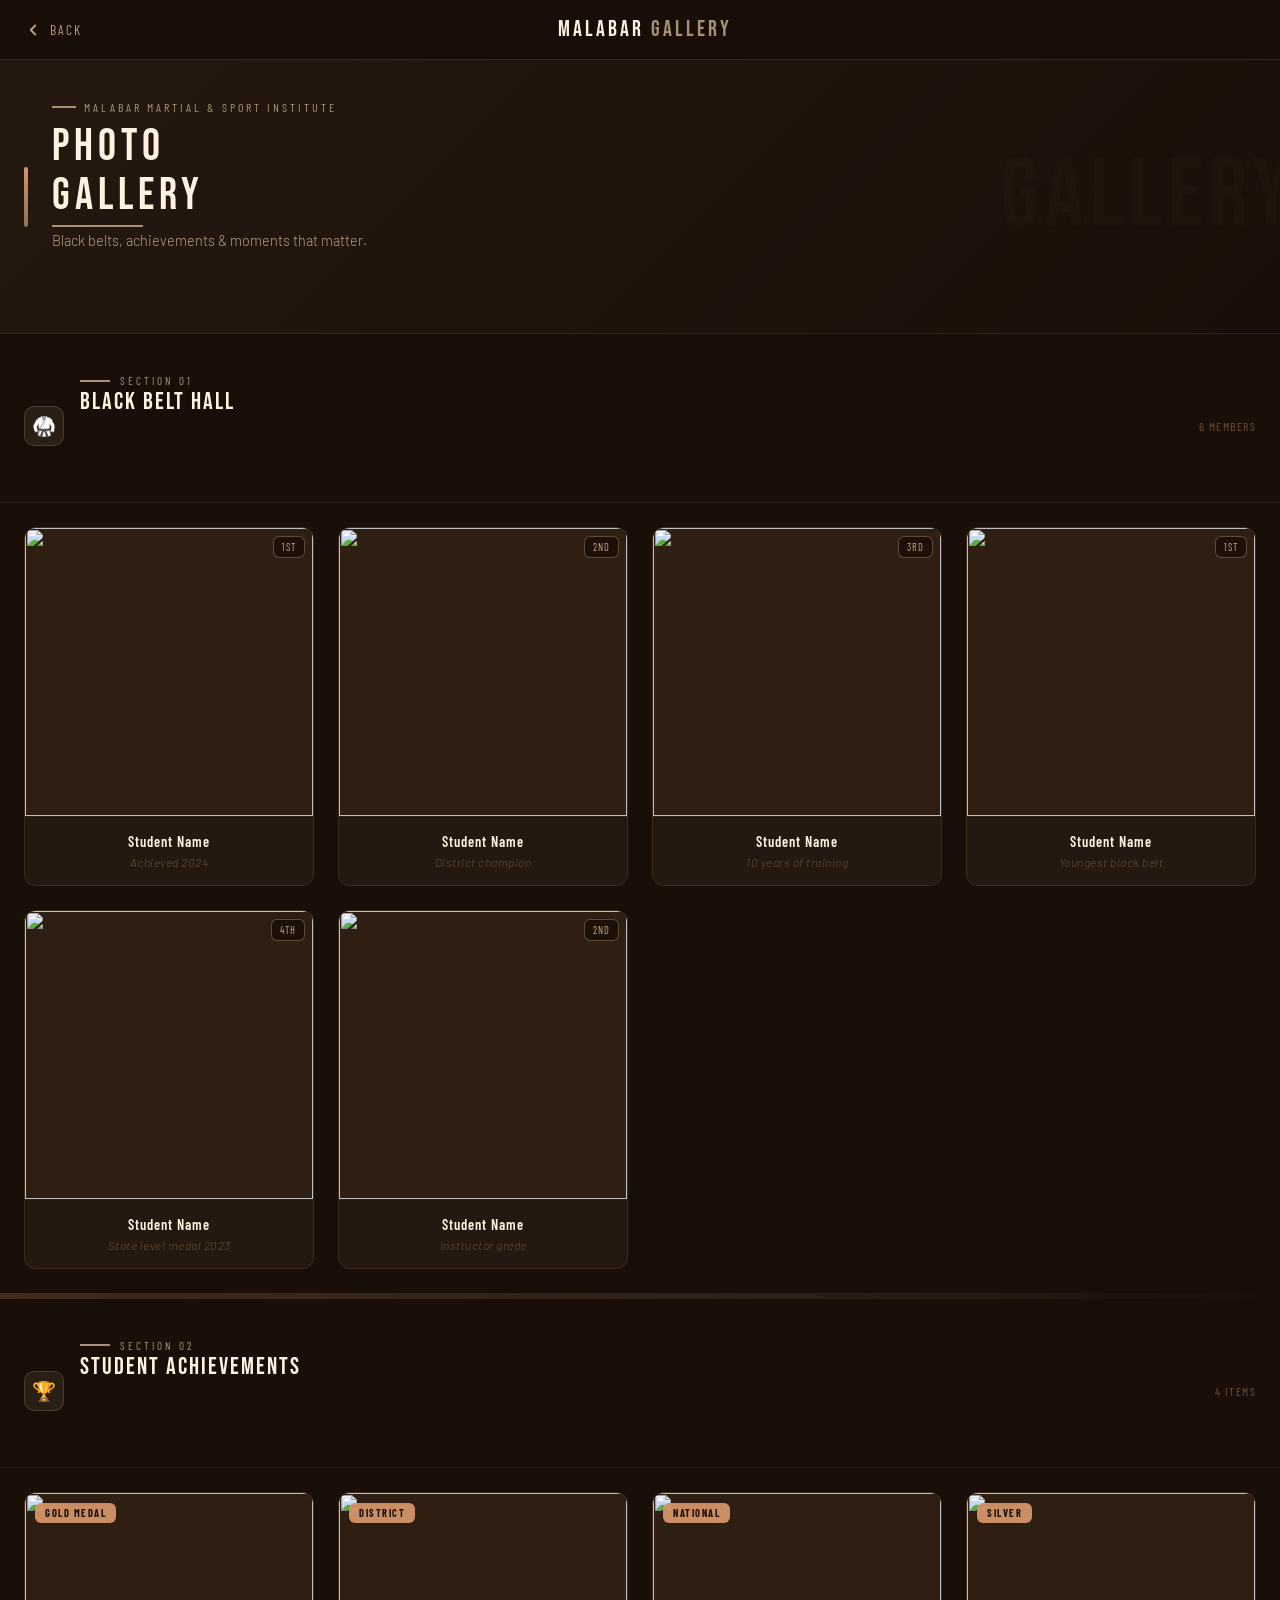
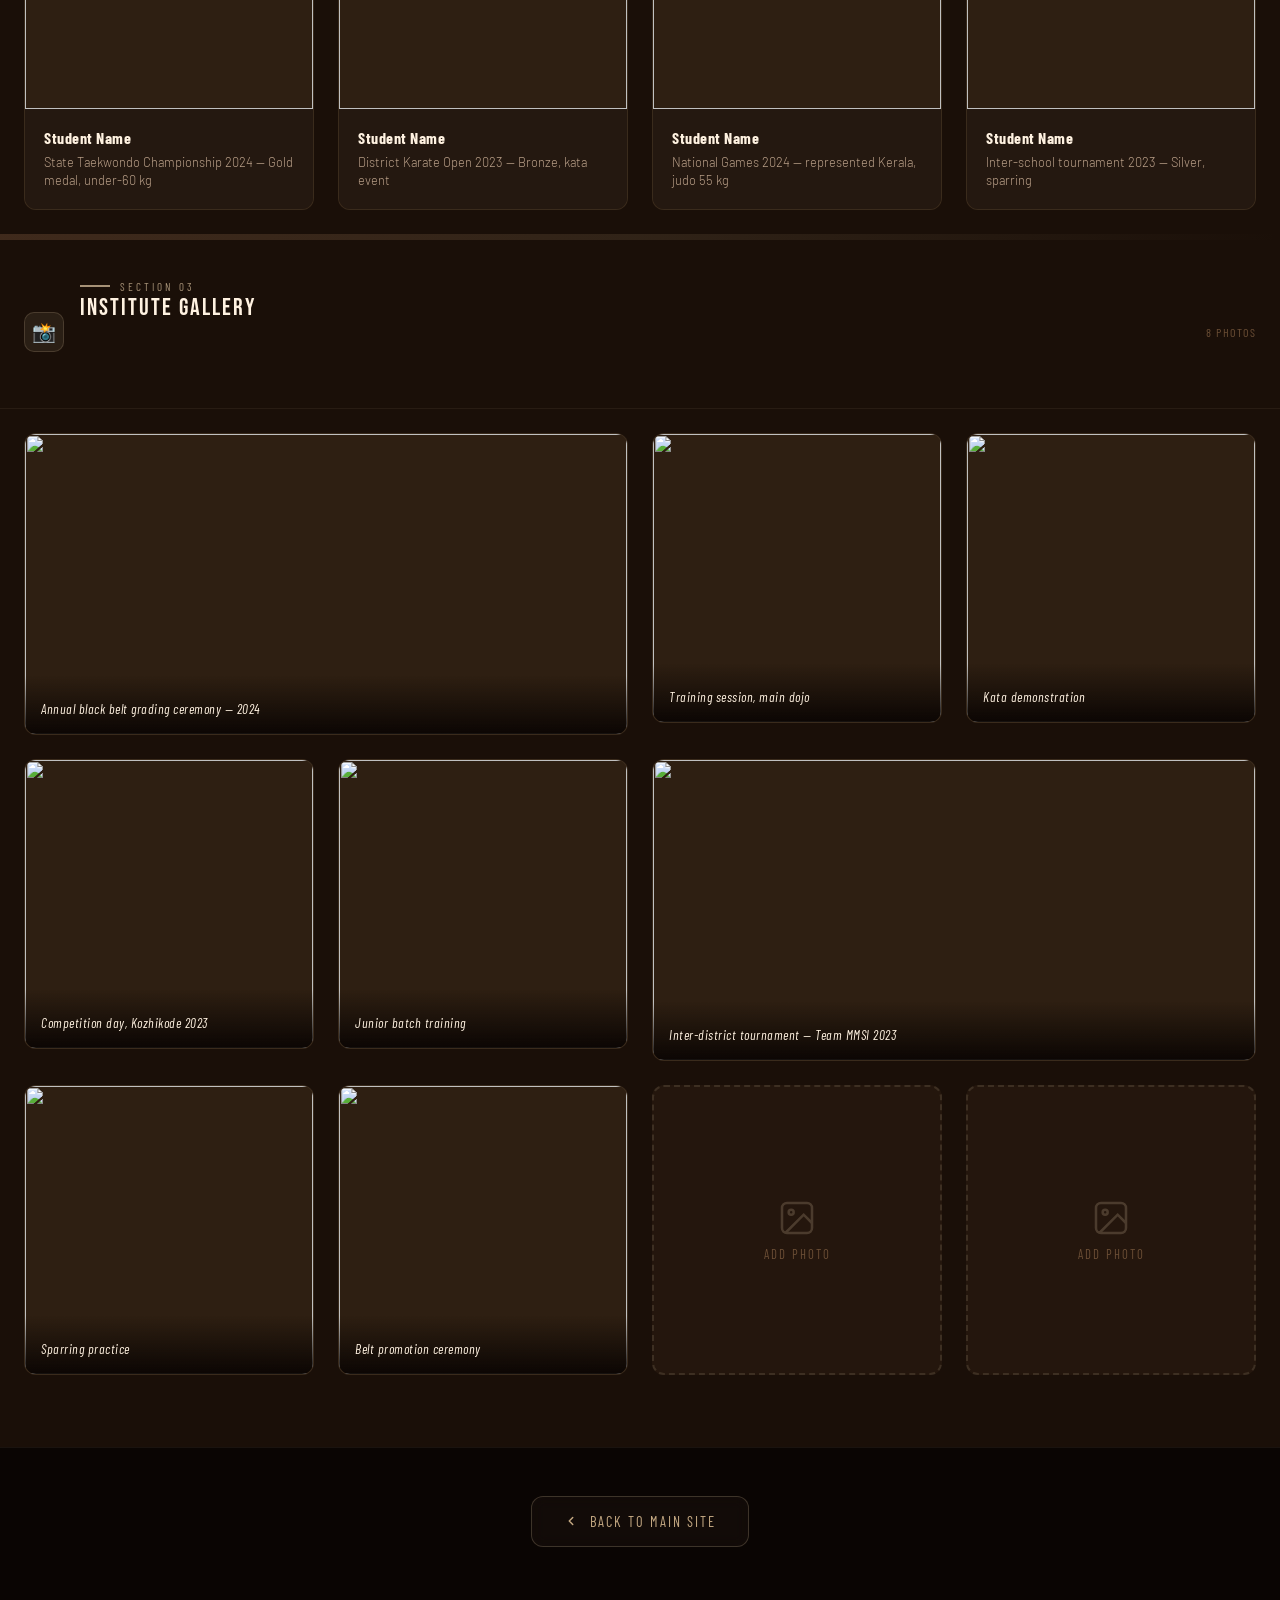
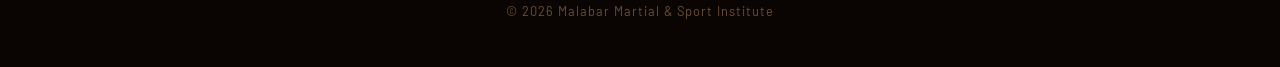
==== commit d2bc34e5: "updated website" ====
--- a/gallery.html
+++ b/gallery.html
@@ -5,6 +5,7 @@
 <meta name="viewport" content="width=device-width, initial-scale=1.0, maximum-scale=1.0, user-scalable=no">
 <title>Gallery — Malabar Martial & Sport Institute</title>
 <link href="https://fonts.googleapis.com/css2?family=Bebas+Neue&family=Barlow:wght@300;400;500;600;700&family=Barlow+Condensed:wght@400;600;700&display=swap" rel="stylesheet">
+<link rel="stylesheet" href="styles.css">
 <style>
   :root {
     --gold:       #A79277;
@@ -32,24 +33,26 @@
   /* ── HEADER ── */
   .header {
     position:sticky; top:0; z-index:50;
-    background:rgba(26,15,8,0.97);
+    background:rgba(26,15,8,0.85);
     backdrop-filter:blur(16px);
+    -webkit-backdrop-filter:blur(16px);
     border-bottom:1px solid rgba(167,146,119,0.2);
-    padding:0 1rem; height:56px;
+    padding:0 1.5rem; height:60px;
     display:flex; align-items:center; justify-content:space-between; gap:.75rem;
   }
   .header-back {
     display:flex; align-items:center; gap:.5rem;
     text-decoration:none; color:var(--muted);
     font-family:'Barlow Condensed',sans-serif;
-    font-size:.78rem; letter-spacing:2px; text-transform:uppercase;
+    font-size:.85rem; letter-spacing:2px; text-transform:uppercase;
     transition:color .2s; flex-shrink:0;
   }
-  .header-back:active { color:var(--warm); }
-  .header-back svg { width:16px; height:16px; }
+  .header-back:hover { color:var(--gold-light); }
+  .header-back svg { width:18px; height:18px; }
+  
   .header-title {
     font-family:'Bebas Neue',sans-serif;
-    font-size:1.15rem; letter-spacing:2px;
+    font-size:1.4rem; letter-spacing:3px;
     color:var(--warm); text-align:center; flex:1;
   }
   .header-title span { color:var(--gold); }
@@ -58,311 +61,311 @@
   .hero-strip {
     background:linear-gradient(135deg,var(--bg-raised) 0%,var(--bg) 100%);
     border-bottom:1px solid rgba(167,146,119,0.12);
-    padding:1.4rem 1.2rem 1.2rem;
-    display:flex; align-items:center; gap:1rem;
+    padding:2.5rem 1.5rem;
+    display:flex; align-items:center; gap:1.5rem;
     position:relative; overflow:hidden;
   }
   .hero-strip::before {
     content:'GALLERY';
-    position:absolute; right:-.5rem; top:50%;
+    position:absolute; right:-1rem; top:50%;
     transform:translateY(-50%);
     font-family:'Bebas Neue',sans-serif;
-    font-size:4.5rem; color:rgba(167,146,119,0.05);
-    line-height:1; pointer-events:none; letter-spacing:4px;
+    font-size:6rem; color:rgba(167,146,119,0.03);
+    line-height:1; pointer-events:none; letter-spacing:6px;
   }
   .hero-belt {
-    width:4px; height:52px;
+    width:4px; height:60px;
     background:linear-gradient(to bottom,var(--accent),var(--gold-dark));
     border-radius:2px; flex-shrink:0;
   }
   .hero-label {
     font-family:'Barlow Condensed',sans-serif;
-    font-size:.65rem; letter-spacing:3px; text-transform:uppercase;
-    color:var(--gold); margin-bottom:.3rem;
-    display:flex; align-items:center; gap:6px;
+    font-size:.75rem; letter-spacing:3px; text-transform:uppercase;
+    color:var(--gold); margin-bottom:.5rem;
+    display:flex; align-items:center; gap:8px;
   }
   .hero-label::before {
     content:''; display:inline-block;
-    width:18px; height:1.5px; background:var(--gold);
+    width:24px; height:1.5px; background:var(--gold);
   }
   .hero-heading {
     font-family:'Bebas Neue',sans-serif;
-    font-size:1.6rem; letter-spacing:1.5px; line-height:1; color:var(--warm);
-  }
-  .hero-sub { font-size:.78rem; color:var(--muted); margin-top:.3rem; font-weight:300; }
+    font-size:2.8rem; letter-spacing:5px; line-height:1.1; color:var(--warm);
+    position:relative; display:inline-block;
+    margin-bottom: 0.5rem;
+  }
+  .hero-heading::after {
+    content: '';
+    position: absolute;
+    bottom: -6px; left: 0;
+    width: 60%;
+    height: 2px;
+    background: var(--gold);
+  }
+  .hero-sub { font-size:.9rem; color:var(--muted); font-weight:300; }
 
   /* ── SECTION HEADER ── */
   .section-head {
-    display:flex; align-items:center; gap:.75rem;
-    padding:1.4rem 1.2rem .9rem;
+    display:flex; align-items:center; gap:1rem;
+    padding:2.5rem 1.5rem 1.5rem;
     border-bottom:1px solid rgba(167,146,119,0.1);
   }
   .section-icon {
-    width:34px; height:34px; border-radius:8px;
+    width:40px; height:40px; border-radius:10px;
     background:rgba(167,146,119,0.12);
     border:1px solid rgba(167,146,119,0.25);
     display:flex; align-items:center; justify-content:center;
-    font-size:1rem; flex-shrink:0;
+    font-size:1.2rem; flex-shrink:0;
   }
   .section-label {
     font-family:'Barlow Condensed',sans-serif;
-    font-size:.6rem; letter-spacing:3px; text-transform:uppercase;
-    color:var(--gold); margin-bottom:.15rem;
+    font-size:.7rem; letter-spacing:3px; text-transform:uppercase;
+    color:var(--gold); margin-bottom:.2rem;
   }
   .section-title {
     font-family:'Bebas Neue',sans-serif;
-    font-size:1.25rem; letter-spacing:2px; color:var(--warm); line-height:1;
+    font-size:1.5rem; letter-spacing:2px; color:var(--warm); line-height:1;
   }
   .section-count {
     margin-left:auto; flex-shrink:0;
     font-family:'Barlow Condensed',sans-serif;
-    font-size:.68rem; letter-spacing:1.5px; color:var(--dim); text-transform:uppercase;
+    font-size:.75rem; letter-spacing:1.5px; color:var(--dim); text-transform:uppercase;
   }
 
   /* ── SECTION DIVIDER ── */
   .section-divider {
     height:6px;
     background:linear-gradient(to right, var(--accent), var(--gold-dark), transparent);
-    opacity:.35;
+    opacity:.2;
   }
 
   /* ─────────────────────────────────────────
-     SECTION 1 — BLACK BELTS
+     GALLERY GRIDS & TILES (Shared Styles)
   ───────────────────────────────────────── */
-  .bb-grid {
+  .bb-grid, .achievements-grid, .gen-grid {
     display:grid;
-    grid-template-columns:repeat(3,1fr);
-    gap:2px;
-    padding:2px;
-  }
-  .bb-tile {
-    display:flex; flex-direction:column;
-    cursor:pointer;
-    background:var(--bg-card);
-  }
-  .bb-photo {
-    position:relative;
-    aspect-ratio:1/1;
-    overflow:hidden;
-  }
-  .bb-photo img {
-    width:100%; height:100%;
-    object-fit:cover; display:block;
-    transition:transform .35s ease;
-  }
-  .bb-tile:active .bb-photo img { transform:scale(1.05); }
+    grid-template-columns: repeat(auto-fit, minmax(280px, 1fr));
+    gap: 1.5rem;
+    padding: 1.5rem;
+  }
+  
+  .bb-tile, .ach-card, .gen-tile {
+    background: var(--bg-card);
+    border: 1px solid rgba(167,146,119,0.1);
+    border-radius: 12px;
+    overflow: hidden;
+    cursor: pointer;
+    transition: 0.4s ease;
+    display: flex; flex-direction: column;
+    position: relative;
+  }
+  
+  .bb-tile:hover, .ach-card:hover, .gen-tile:hover {
+    border-color: var(--gold-light);
+    transform: translateY(-5px);
+    box-shadow: 0 10px 30px rgba(196,168,130,0.15);
+  }
+
+  .bb-photo, .ach-photo, .gen-img-wrap {
+    position: relative;
+    overflow: hidden;
+  }
+  .bb-photo img, .ach-photo img, .gen-img-wrap img {
+    width: 100%; height: 100%;
+    object-fit: cover; display: block;
+    transition: transform 0.6s ease;
+  }
+  .bb-tile:hover img, .ach-card:hover img, .gen-tile:hover img {
+    transform: scale(1.08);
+  }
+
+  /* Hover "View" Icon */
+  .bb-photo::after, .ach-photo::after, .gen-img-wrap::after {
+    content: "⛶";
+    font-size: 2.5rem;
+    color: var(--gold-light);
+    position: absolute;
+    inset: 0;
+    background: rgba(18, 10, 5, 0.4);
+    backdrop-filter: blur(2px);
+    display: flex;
+    align-items: center;
+    justify-content: center;
+    opacity: 0;
+    transition: opacity 0.4s ease;
+    pointer-events: none;
+    z-index: 2;
+  }
+  .bb-tile:hover .bb-photo::after,
+  .ach-card:hover .ach-photo::after,
+  .gen-tile:hover .gen-img-wrap::after {
+    opacity: 1;
+  }
+
+  /* ── SECTION 1 — BLACK BELTS ── */
+  .bb-photo { aspect-ratio:1/1; }
   .bb-dan-badge {
-    position:absolute; top:4px; right:4px;
-    background:rgba(26,15,8,0.82);
+    position:absolute; top:8px; right:8px; z-index:3;
+    background:rgba(26,15,8,0.85);
     border:1px solid rgba(167,146,119,0.45);
-    border-radius:4px;
-    padding:2px 5px;
-    font-family:'Barlow Condensed',sans-serif;
-    font-size:.58rem; letter-spacing:1px;
+    border-radius:6px;
+    padding:4px 8px;
+    font-family:'Barlow Condensed',sans-serif;
+    font-size:.65rem; letter-spacing:1px;
     color:var(--gold-light); text-transform:uppercase;
     pointer-events:none;
   }
   .bb-name-bar {
-    padding:.3rem .3rem .15rem;
+    padding: 1rem;
     background:var(--bg-raised);
     border-top:1px solid rgba(167,146,119,0.08);
     text-align:center;
   }
   .bb-name-bar .name {
     font-family:'Barlow Condensed',sans-serif;
-    font-size:.75rem; font-weight:600; letter-spacing:.5px;
+    font-size:.9rem; font-weight:600; letter-spacing:1px;
     color:var(--warm);
-    white-space:nowrap; overflow:hidden; text-overflow:ellipsis; display:block;
+    display:block;
   }
   .bb-name-bar .caption {
-    font-size:.62rem; color:var(--dim);
-    font-weight:300; letter-spacing:.3px;
-    white-space:nowrap; overflow:hidden; text-overflow:ellipsis; display:block;
-    padding-bottom:.25rem;
+    font-size:.75rem; color:var(--dim);
+    font-weight:300; letter-spacing:.5px;
+    display:block; margin-top:.3rem;
     font-style:italic;
   }
 
-  /* ─────────────────────────────────────────
-     SECTION 2 — STUDENT ACHIEVEMENTS
-  ───────────────────────────────────────── */
-  .achievements-grid {
-    display:grid;
-    grid-template-columns:repeat(2,1fr);
-    gap:8px;
-    padding:10px;
-  }
-  .ach-card {
-    background:var(--bg-card);
-    border:1px solid rgba(167,146,119,0.12);
-    border-radius:10px;
-    overflow:hidden;
-    cursor:pointer;
-    display:flex; flex-direction:column;
-    transition:border-color .2s;
-  }
-  .ach-card:active { border-color:rgba(167,146,119,0.35); }
-  .ach-photo {
-    aspect-ratio:4/3;
-    overflow:hidden; position:relative;
-  }
-  .ach-photo img {
-    width:100%; height:100%;
-    object-fit:cover; display:block;
-    transition:transform .35s ease;
-  }
-  .ach-card:active .ach-photo img { transform:scale(1.04); }
+  /* ── SECTION 2 — STUDENT ACHIEVEMENTS ── */
+  .ach-photo { aspect-ratio:4/3; }
   .ach-badge {
-    position:absolute; top:6px; left:6px;
-    background:rgba(212,149,106,0.9);
-    border-radius:4px;
-    padding:2px 7px;
-    font-family:'Barlow Condensed',sans-serif;
-    font-size:.58rem; letter-spacing:1.5px; text-transform:uppercase;
+    position:absolute; top:10px; left:10px; z-index:3;
+    background:rgba(212,149,106,0.95);
+    border-radius:6px;
+    padding:4px 10px;
+    font-family:'Barlow Condensed',sans-serif;
+    font-size:.65rem; letter-spacing:1.5px; text-transform:uppercase;
     color:#1A0F08; font-weight:700;
     pointer-events:none;
   }
   .ach-info {
-    padding:.5rem .65rem .6rem;
+    padding: 1.2rem;
     background:var(--bg-raised);
     flex:1;
   }
   .ach-name {
     font-family:'Barlow Condensed',sans-serif;
-    font-size:.82rem; font-weight:700; letter-spacing:.5px;
-    color:var(--warm); line-height:1.15;
-    white-space:nowrap; overflow:hidden; text-overflow:ellipsis;
+    font-size:1rem; font-weight:700; letter-spacing:.5px;
+    color:var(--warm); line-height:1.2;
+    margin-bottom: 0.4rem;
   }
   .ach-caption {
-    font-size:.65rem; color:var(--muted);
-    font-weight:300; letter-spacing:.3px;
-    margin-top:.2rem; line-height:1.3;
-    display:-webkit-box; -webkit-line-clamp:2;
-    -webkit-box-orient:vertical; overflow:hidden;
-  }
-
-  /* ─────────────────────────────────────────
-     SECTION 3 — GENERAL GALLERY
-  ───────────────────────────────────────── */
-  .gen-grid {
-    display:grid;
-    grid-template-columns:repeat(2,1fr);
-    gap:2px;
-    padding:2px;
-  }
-  /* some tiles span 2 cols for visual variety */
-  .gen-tile {
-    position:relative;
-    overflow:hidden;
-    cursor:pointer;
-    background:var(--bg-card);
-  }
-  .gen-tile.wide { grid-column:span 2; }
-  .gen-tile.tall { aspect-ratio:1/1.2; }
-  .gen-tile:not(.wide) { aspect-ratio:1/1; }
-  .gen-tile.wide .gen-img-wrap { aspect-ratio:16/7; }
-
-  .gen-img-wrap {
-    width:100%; height:100%;
-    overflow:hidden;
-  }
-  .gen-img-wrap img {
-    width:100%; height:100%;
-    object-fit:cover; display:block;
-    transition:transform .4s ease;
-  }
-  .gen-tile:active .gen-img-wrap img { transform:scale(1.05); }
-
-  /* caption overlay at bottom */
+    font-size:.8rem; color:var(--muted);
+    font-weight:300; line-height:1.4;
+  }
+
+  /* ── SECTION 3 — GENERAL GALLERY ── */
+  .gen-tile.wide { grid-column: span 2; }
+  .gen-tile.tall { grid-row: span 2; }
+  .gen-tile { aspect-ratio: 1/1; }
+  .gen-tile.wide { aspect-ratio: 2/1; }
+  .gen-img-wrap { width: 100%; height: 100%; }
+  
   .gen-caption {
-    position:absolute; bottom:0; left:0; right:0;
-    padding:.4rem .55rem .45rem;
-    background:linear-gradient(to top, rgba(10,5,3,0.88) 0%, transparent 100%);
-    font-family:'Barlow Condensed',sans-serif;
-    font-size:.68rem; color:var(--warm); letter-spacing:.4px;
-    font-style:italic; line-height:1.25;
+    position:absolute; bottom:0; left:0; right:0; z-index:3;
+    padding:1.5rem 1rem 1rem;
+    background:linear-gradient(to top, rgba(10,5,3,0.95) 0%, transparent 100%);
+    font-family:'Barlow Condensed',sans-serif;
+    font-size:.85rem; color:var(--warm); letter-spacing:.5px;
+    font-style:italic; line-height:1.3;
     pointer-events:none;
   }
-  .gen-caption.hidden-caption { display:none; }
-
-  /* "Add photos" placeholder tiles */
+  
   .gen-placeholder {
     aspect-ratio:1/1;
     background:rgba(46,31,18,0.5);
     border:2px dashed rgba(167,146,119,0.2);
+    border-radius: 12px;
     display:flex; flex-direction:column;
-    align-items:center; justify-content:center; gap:.35rem;
-    cursor:default;
-  }
-  .gen-placeholder svg { opacity:.25; }
+    align-items:center; justify-content:center; gap:.5rem;
+  }
+  .gen-placeholder svg { opacity:.3; width: 40px; height: 40px; }
   .gen-placeholder span {
     font-family:'Barlow Condensed',sans-serif;
-    font-size:.65rem; letter-spacing:2px; text-transform:uppercase;
+    font-size:.8rem; letter-spacing:2px; text-transform:uppercase;
     color:var(--dim);
   }
 
   /* ── FOOTER ── */
   .page-footer {
-    padding:1.5rem 1rem; text-align:center;
+    padding:3rem 1.5rem; text-align:center;
     border-top:1px solid rgba(167,146,119,0.1);
-    margin-top:1.5rem;
+    margin-top:3rem;
   }
   .footer-back-btn {
-    display:inline-flex; align-items:center; gap:.5rem;
+    display:inline-flex; align-items:center; gap:.75rem;
     text-decoration:none;
-    background:rgba(167,146,119,0.1);
-    border:1px solid rgba(167,146,119,0.25);
-    border-radius:8px; padding:.65rem 1.5rem;
-    font-family:'Barlow Condensed',sans-serif;
-    font-size:.78rem; letter-spacing:2px; text-transform:uppercase;
-    color:var(--muted); transition:all .2s;
-  }
-  .footer-back-btn:active { background:rgba(167,146,119,0.2); color:var(--warm); }
-  .footer-note { font-size:.7rem; color:var(--dim); margin-top:.75rem; }
-
-  /* ── LIGHTBOX (shared) ── */
+    background: rgba(167,146,119,0.05);
+    backdrop-filter: blur(8px);
+    -webkit-backdrop-filter: blur(8px);
+    border:1px solid rgba(167,146,119,0.3);
+    border-radius:12px; padding:1rem 2rem;
+    font-family:'Barlow Condensed',sans-serif;
+    font-size:.9rem; letter-spacing:2px; text-transform:uppercase;
+    color:var(--gold-light); transition:all .3s ease;
+  }
+  .footer-back-btn:hover { 
+    background:rgba(167,146,119,0.15); 
+    transform: translateY(-2px);
+    box-shadow: 0 8px 20px rgba(196,168,130,0.1);
+  }
+  .footer-note { font-size:.8rem; color:var(--dim); margin-top:1.5rem; letter-spacing: 1px; }
+
+  /* ── LIGHTBOX (Premium) ── */
   .lightbox {
     display:none;
     position:fixed; inset:0; z-index:200;
-    background:#0a0503;
+    background:rgba(10,5,3,0.85);
+    backdrop-filter:blur(15px);
+    -webkit-backdrop-filter:blur(15px);
     flex-direction:column;
   }
   .lightbox.open { display:flex; }
 
   .lb-bar {
     display:flex; align-items:center; justify-content:space-between;
-    padding:.6rem 1rem; flex-shrink:0;
-    background:rgba(10,5,3,0.85);
-    border-bottom:1px solid rgba(167,146,119,0.1);
+    padding:1rem 1.5rem; flex-shrink:0;
+    background:transparent;
+    border-bottom:1px solid rgba(167,146,119,0.2);
   }
   .lb-counter {
     font-family:'Barlow Condensed',sans-serif;
-    font-size:.75rem; letter-spacing:2px; color:var(--dim); text-transform:uppercase;
-    min-width:50px;
-  }
-  .lb-title-area { text-align:center; flex:1; padding:0 .5rem; }
+    font-size:.85rem; letter-spacing:2px; color:var(--muted); text-transform:uppercase;
+    min-width:60px;
+  }
+  .lb-title-area { text-align:center; flex:1; padding:0 1rem; }
   .lb-main-name {
     font-family:'Bebas Neue',sans-serif;
-    font-size:1.1rem; letter-spacing:2px; color:var(--warm); line-height:1;
+    font-size:1.5rem; letter-spacing:3px; color:var(--warm); line-height:1;
   }
   .lb-sub {
     font-family:'Barlow Condensed',sans-serif;
-    font-size:.62rem; letter-spacing:2px; color:var(--gold); text-transform:uppercase;
-    margin-top:2px;
+    font-size:.75rem; letter-spacing:2px; color:var(--gold-light); text-transform:uppercase;
+    margin-top:4px;
   }
   .lb-caption-bar {
     font-family:'Barlow',sans-serif;
-    font-size:.68rem; color:var(--muted); font-style:italic;
-    letter-spacing:.3px; margin-top:3px; line-height:1.3;
-  }
+    font-size:.85rem; color:var(--muted); font-style:italic;
+    letter-spacing:.5px; margin-top:6px; line-height:1.4;
+  }
+  
   .lb-close {
-    background:rgba(167,146,119,0.15);
-    border:1px solid rgba(167,146,119,0.3);
-    color:var(--warm);
-    width:36px; height:36px; border-radius:50%;
+    background:rgba(18,10,5,0.5);
+    border:1px solid var(--gold);
+    color:var(--gold-light);
+    width:42px; height:42px; border-radius:50%;
     display:flex; align-items:center; justify-content:center;
-    font-size:1rem; cursor:pointer; transition:background .2s; flex-shrink:0;
-  }
-  .lb-close:active { background:rgba(167,146,119,0.3); }
+    font-size:1.2rem; cursor:pointer; transition:all .3s; flex-shrink:0;
+  }
+  .lb-close:hover { background:rgba(167,146,119,0.2); color:#fff; }
 
   .lb-zoom-wrap {
     flex:1;
@@ -372,67 +375,61 @@
     touch-action:none;
   }
   .lb-img {
-    max-width:100%; max-height:100%;
+    max-width:90%; max-height:90%;
     object-fit:contain; display:block;
-    transition:opacity .2s ease;
+    transition:opacity .3s ease;
     user-select:none; -webkit-user-drag:none;
     transform-origin:center center;
     will-change:transform;
-  }
+    border-radius: 8px;
+    box-shadow: 0 20px 60px rgba(0,0,0,0.6);
+  }
+  
   .lb-arrow {
     position:absolute; top:50%; transform:translateY(-50%);
-    background:rgba(26,15,8,0.7);
-    border:1px solid rgba(167,146,119,0.25);
-    color:var(--warm);
-    width:38px; height:38px; border-radius:50%;
+    background:rgba(18,10,5,0.5);
+    border:1px solid var(--gold);
+    color:var(--gold-light);
+    width:48px; height:48px; border-radius:50%;
     display:flex; align-items:center; justify-content:center;
-    cursor:pointer; font-size:1.2rem;
-    transition:background .2s; z-index:2;
-  }
-  .lb-arrow:active { background:rgba(167,146,119,0.25); }
-  .lb-arrow.prev { left:.6rem; }
-  .lb-arrow.next { right:.6rem; }
+    cursor:pointer; font-size:1.5rem;
+    transition:all .3s; z-index:2;
+  }
+  .lb-arrow:hover { background:rgba(167,146,119,0.2); color:#fff; }
+  .lb-arrow.prev { left:1.5rem; }
+  .lb-arrow.next { right:1.5rem; }
   .lb-arrow.hidden-arrow { opacity:0; pointer-events:none; }
 
   .lb-zoom-hint {
-    position:absolute; bottom:.75rem; left:50%;
+    position:absolute; bottom:1.5rem; left:50%;
     transform:translateX(-50%);
-    background:rgba(26,15,8,0.75);
-    border:1px solid rgba(167,146,119,0.2);
+    background:rgba(26,15,8,0.85);
+    border:1px solid rgba(167,146,119,0.3);
     border-radius:20px;
-    padding:.35rem 1rem;
-    font-family:'Barlow Condensed',sans-serif;
-    font-size:.65rem; letter-spacing:2px; text-transform:uppercase;
-    color:var(--dim); white-space:nowrap;
+    padding:.5rem 1.2rem;
+    font-family:'Barlow Condensed',sans-serif;
+    font-size:.75rem; letter-spacing:2px; text-transform:uppercase;
+    color:var(--gold-light); white-space:nowrap;
     pointer-events:none;
     animation:hintFade 3s ease 1s both;
   }
   @keyframes hintFade {
     0%{opacity:0} 15%{opacity:1} 75%{opacity:1} 100%{opacity:0}
   }
-  .lb-zoom-reset {
-    position:absolute; top:.6rem; left:.6rem;
-    background:rgba(167,146,119,0.2);
-    border:1px solid rgba(167,146,119,0.3);
-    border-radius:20px;
-    padding:.3rem .8rem;
-    font-family:'Barlow Condensed',sans-serif;
-    font-size:.65rem; letter-spacing:2px; text-transform:uppercase;
-    color:var(--muted); cursor:pointer;
-    display:none; z-index:3;
-  }
-  .lb-zoom-reset.show { display:block; }
-
-  /* responsive */
-  @media(min-width:600px) {
-    .bb-grid { grid-template-columns:repeat(4,1fr); }
-    .achievements-grid { grid-template-columns:repeat(3,1fr); }
-    .gen-grid { grid-template-columns:repeat(3,1fr); }
-  }
-  @media(min-width:900px) {
-    .bb-grid { grid-template-columns:repeat(5,1fr); }
-    .achievements-grid { grid-template-columns:repeat(4,1fr); }
-    .gen-grid { grid-template-columns:repeat(4,1fr); }
+
+  /* ── RESPONSIVE ── */
+  @media(max-width:600px) {
+    .bb-grid, .achievements-grid, .gen-grid {
+      grid-template-columns: 1fr;
+      gap: 1.5rem;
+      padding: 1rem;
+    }
+    .hero-heading { font-size: 2rem; }
+    .hero-heading::after { bottom: -4px; }
+    .gen-tile.wide { grid-column: 1; aspect-ratio: 1/1; }
+    .gen-tile.tall { grid-row: auto; }
+    .lb-arrow.prev { left: .5rem; }
+    .lb-arrow.next { right: .5rem; }
   }
 </style>
 </head>
@@ -925,5 +922,6 @@
   if (e.key === 'ArrowLeft')  navigate(-1);
 });
 </script>
+<script src="script.js"></script>
 </body>
 </html>
--- a/styles.css
+++ b/styles.css
@@ -0,0 +1,1225 @@
+@import url('https://fonts.googleapis.com/css2?family=Bebas+Neue&family=Barlow:wght@300;400;500;600;700&family=Barlow+Condensed:wght@400;600;700&display=swap');
+
+:root {
+  /* MAIN COLORS (Unified Dark/Gold) */
+  --bg: #120A05;
+  --bg-card: #1A0F08;
+  --bg-raised: #241810;
+  --gold: #A79277;
+  --gold-light: #C4A882;
+  --gold-dark: #8B7355;
+  --accent: #D4956A;
+  --warm: #FFF2E1;
+  --muted: #B89E87;
+  --dim: #6B4E35;
+  --border: rgba(167, 146, 119, 0.2);
+  --border-light: rgba(167, 146, 119, 0.4);
+}
+
+* {
+  margin: 0;
+  padding: 0;
+  box-sizing: border-box;
+}
+
+html {
+  scroll-behavior: smooth;
+}
+
+body {
+  font-family: 'Barlow', sans-serif;
+  background: var(--bg);
+  color: var(--warm);
+  overflow-x: hidden;
+}
+
+/* NAVBAR */
+nav {
+  position: fixed;
+  top: 0;
+  left: 0;
+  right: 0;
+  z-index: 100;
+  display: flex;
+  align-items: center;
+  justify-content: space-between;
+  padding: 1.2rem 4rem;
+  background: rgba(18, 10, 5, 0.85);
+  box-shadow: 0 4px 30px rgba(0, 0, 0, 0.5);
+  backdrop-filter: blur(12px);
+  -webkit-backdrop-filter: blur(12px);
+  border-bottom: 1px solid var(--border);
+}
+
+.nav-logo {
+  font-family: 'Bebas Neue', sans-serif;
+  font-size: 1.8rem;
+  letter-spacing: 2px;
+  color: var(--warm);
+  display: flex;
+  align-items: center;
+  gap: 0.6rem;
+  text-decoration: none;
+}
+
+.nav-logo span {
+  color: var(--gold-light);
+}
+
+.nav-logo-text-mobile {
+  display: none;
+}
+.nav-logo-text-desktop {
+  display: inline;
+}
+
+.nav-logo-img {
+  width: 42px;
+  height: 42px;
+  object-fit: contain;
+  border-radius: 50%;
+}
+
+.nav-hamburger {
+  display: flex;
+  flex-direction: column;
+  gap: 5px;
+  cursor: pointer;
+  padding: 7px 8px;
+  background: transparent;
+  border: 1px solid var(--border);
+  border-radius: 8px;
+  transition: 0.3s ease;
+}
+
+.nav-hamburger:hover {
+  border-color: var(--gold);
+}
+
+.nav-hamburger span {
+  width: 20px;
+  height: 2px;
+  background: var(--gold-light);
+  border-radius: 2px;
+  transition: 0.3s ease;
+}
+
+.nav-drawer {
+  position: fixed;
+  top: 70px;
+  right: 0;
+  width: 300px;
+  height: calc(100vh - 70px);
+  background: var(--bg-card);
+  border-left: 1px solid var(--border);
+  transform: translateX(100%);
+  transition: 0.4s cubic-bezier(0.4, 0, 0.2, 1);
+  z-index: 99;
+  box-shadow: -10px 0 30px rgba(0,0,0,0.5);
+}
+
+.nav-drawer.open {
+  transform: translateX(0);
+}
+
+.drawer-links {
+  list-style: none;
+  padding: 20px;
+}
+
+.drawer-links a {
+  display: block;
+  padding: 14px 0;
+  color: var(--warm);
+  text-decoration: none;
+  font-weight: 500;
+  letter-spacing: 1px;
+  transition: 0.3s;
+}
+
+.drawer-links a:hover {
+  color: var(--gold-light);
+  padding-left: 8px;
+}
+
+.drawer-form-section {
+  padding: 20px;
+  border-top: 1px solid var(--border);
+}
+
+.drawer-form-label {
+  font-family: 'Bebas Neue', sans-serif;
+  font-size: 1.2rem;
+  letter-spacing: 1px;
+  color: var(--gold);
+  margin-bottom: 15px;
+}
+
+.drawer-form-section input,
+.drawer-form-section select {
+  width: 100%;
+  padding: 12px;
+  margin-bottom: 10px;
+  background: var(--bg-raised);
+  border: 1px solid var(--border);
+  color: var(--warm);
+  border-radius: 8px;
+  outline: none;
+  transition: 0.3s;
+}
+
+.drawer-form-section input:focus,
+.drawer-form-section select:focus {
+  border-color: var(--gold-light);
+  box-shadow: 0 0 10px rgba(196, 168, 130, 0.2);
+}
+
+.drawer-submit {
+  width: 100%;
+  background: var(--gold);
+  color: var(--bg);
+  padding: 12px;
+  border: none;
+  border-radius: 8px;
+  font-weight: 700;
+  cursor: pointer;
+  transition: 0.3s;
+}
+
+.drawer-submit:hover {
+  background: var(--gold-light);
+  transform: translateY(-2px);
+}
+
+/* HERO */
+.hero {
+  min-height: 100vh;
+  display: flex;
+  align-items: center;
+  position: relative;
+  overflow: hidden;
+  padding: 8rem 4rem 4rem;
+}
+
+.hero-bg {
+  position: absolute;
+  inset: 0;
+  background: linear-gradient(135deg, rgba(18,10,5,0.92), rgba(26,15,8,0.85)), url('https://images.unsplash.com/photo-1555597673-b21d5c935865?w=1600&q=80') center/cover no-repeat;
+}
+
+.hero-accent {
+  position: absolute;
+  top: 0; left: 0; width: 100%; height: 100%;
+  background: radial-gradient(circle at top right, rgba(167, 146, 119, 0.1), transparent 50%);
+  pointer-events: none;
+}
+
+.kanji-bg {
+  position: absolute;
+  right: -5%;
+  top: 50%;
+  transform: translateY(-50%);
+  font-size: 40vw;
+  color: rgba(167, 146, 119, 0.03);
+  font-family: sans-serif;
+  line-height: 1;
+  pointer-events: none;
+  z-index: 1;
+}
+
+.hero-content {
+  position: relative;
+  z-index: 2;
+  max-width: 700px;
+}
+
+.hero-logo-img {
+  width: 160px;
+  height: 160px;
+  object-fit: contain;
+  border-radius: 50%;
+  display: block;
+  margin-bottom: 2rem;
+  filter: drop-shadow(0 0 30px rgba(196, 168, 130, 0.3));
+}
+
+.hero-eyebrow {
+  font-family: 'Barlow Condensed', sans-serif;
+  font-size: 0.9rem;
+  letter-spacing: 5px;
+  text-transform: uppercase;
+  color: var(--gold);
+  margin-bottom: 1rem;
+}
+
+h1 {
+  font-family: 'Bebas Neue', sans-serif;
+  font-size: clamp(4rem, 9vw, 9rem);
+  line-height: 0.9;
+  letter-spacing: 3px;
+  color: var(--warm);
+  margin-bottom: 1.5rem;
+  text-transform: uppercase;
+}
+
+h1 .accent {
+  color: var(--gold-light);
+  text-shadow: 0 0 20px rgba(196, 168, 130, 0.3);
+}
+
+.hero-sub {
+  font-size: 1.1rem;
+  color: var(--muted);
+  line-height: 1.7;
+  max-width: 520px;
+  margin-bottom: 2.5rem;
+}
+
+/* BUTTONS */
+.hero-buttons {
+  display: flex;
+  gap: 1rem;
+  flex-wrap: wrap;
+}
+
+.btn-primary {
+  background: linear-gradient(135deg, var(--gold), var(--gold-dark));
+  color: var(--bg);
+  padding: 1rem 2.4rem;
+  border: none;
+  border-radius: 8px;
+  font-weight: 700;
+  letter-spacing: 1px;
+  text-decoration: none;
+  transition: 0.4s ease;
+  display: inline-block;
+  box-shadow: 0 4px 15px rgba(167, 146, 119, 0.3);
+}
+
+.btn-primary:hover {
+  background: linear-gradient(135deg, var(--gold-light), var(--gold));
+  transform: translateY(-3px);
+  box-shadow: 0 8px 25px rgba(196, 168, 130, 0.4);
+}
+
+.btn-ghost {
+  background: transparent;
+  color: var(--gold-light);
+  padding: 1rem 2.4rem;
+  border: 1px solid var(--gold);
+  border-radius: 8px;
+  font-weight: 600;
+  letter-spacing: 1px;
+  text-decoration: none;
+  transition: 0.4s ease;
+  position: relative;
+  overflow: hidden;
+  z-index: 1;
+}
+
+.btn-ghost::before {
+  content: '';
+  position: absolute;
+  top: 0;
+  left: 0;
+  width: 0%;
+  height: 100%;
+  background: var(--gold);
+  transition: 0.4s ease;
+  z-index: -1;
+}
+
+.btn-ghost:hover::before {
+  width: 100%;
+}
+
+.btn-ghost:hover {
+  color: var(--bg);
+  box-shadow: 0 4px 15px rgba(167, 146, 119, 0.2);
+}
+
+/* HERO STATS */
+.hero-stats {
+  position: absolute;
+  bottom: 4rem;
+  right: 4rem;
+  display: flex;
+  gap: 3rem;
+  z-index: 2;
+}
+
+.stat-item {
+  text-align: center;
+}
+
+.stat-num {
+  font-family: 'Bebas Neue', sans-serif;
+  font-size: 3rem;
+  color: var(--gold-light);
+  line-height: 1;
+}
+
+.stat-num span {
+  color: var(--accent);
+}
+
+.stat-label {
+  font-family: 'Barlow Condensed', sans-serif;
+  font-size: 0.8rem;
+  letter-spacing: 2px;
+  color: var(--muted);
+  text-transform: uppercase;
+  margin-top: 0.5rem;
+}
+
+/* SECTION */
+section {
+  padding: 8rem 4rem;
+  position: relative;
+}
+
+.section-label {
+  font-family: 'Barlow Condensed', sans-serif;
+  font-size: 0.9rem;
+  letter-spacing: 4px;
+  text-transform: uppercase;
+  color: var(--gold);
+  margin-bottom: 1rem;
+  display: flex;
+  align-items: center;
+  gap: 10px;
+}
+
+.section-label::before {
+  content: '';
+  display: inline-block;
+  width: 30px;
+  height: 2px;
+  background: var(--gold);
+}
+
+.section-title {
+  font-family: 'Bebas Neue', sans-serif;
+  font-size: clamp(3rem, 6vw, 5rem);
+  color: var(--warm);
+  margin-bottom: 4rem;
+  letter-spacing: 2px;
+}
+
+.section-title em {
+  font-style: normal;
+  color: var(--gold-light);
+}
+
+/* SECTION BACKGROUNDS */
+#programs,
+#instructors,
+#schedule {
+  background: var(--bg-card);
+}
+
+#about,
+#disciplines,
+#testimonials,
+#contact {
+  background: var(--bg);
+}
+
+/* PROGRAM CARDS */
+.programs-grid {
+  display: grid;
+  grid-template-columns: repeat(auto-fit, minmax(300px, 1fr));
+  gap: 2rem;
+}
+
+.program-card {
+  background: var(--bg-raised);
+  padding: 3rem 2.5rem;
+  border: 1px solid var(--border);
+  border-radius: 16px;
+  transition: 0.4s ease;
+  position: relative;
+  overflow: hidden;
+}
+
+.program-card::after {
+  content: '';
+  position: absolute;
+  top: 0; left: 0; right: 0;
+  height: 3px;
+  background: linear-gradient(to right, var(--gold), var(--accent));
+  opacity: 0;
+  transition: 0.4s ease;
+}
+
+.program-card:hover {
+  transform: translateY(-10px);
+  border-color: var(--gold-light);
+  box-shadow: 0 15px 40px rgba(0,0,0,0.6), 0 0 20px rgba(167, 146, 119, 0.1);
+}
+
+.program-card:hover::after {
+  opacity: 1;
+}
+
+.program-icon {
+  font-size: 2.5rem;
+  margin-bottom: 1.5rem;
+  display: inline-block;
+  background: rgba(167, 146, 119, 0.1);
+  padding: 15px;
+  border-radius: 12px;
+  border: 1px solid var(--border);
+}
+
+.program-card h3 {
+  font-family: 'Bebas Neue', sans-serif;
+  font-size: 2.2rem;
+  letter-spacing: 2px;
+  line-height: 1.2;
+  margin-bottom: 0.8rem;
+  color: var(--warm);
+}
+
+.program-age {
+  font-family: 'Barlow Condensed', sans-serif;
+  font-size: 0.85rem;
+  letter-spacing: 2px;
+  color: var(--gold);
+  text-transform: uppercase;
+  margin-bottom: 2rem;
+}
+
+.program-card p {
+  color: var(--muted);
+  line-height: 1.7;
+  margin-bottom: 2rem;
+}
+
+.program-belt {
+  font-family: 'Barlow Condensed', sans-serif;
+  font-size: 0.8rem;
+  letter-spacing: 2px;
+  color: var(--dim);
+  font-weight: 600;
+}
+
+/* ABOUT SECTION */
+#about {
+  display: flex;
+  align-items: center;
+  gap: 5rem;
+}
+
+.about-visual {
+  flex: 1;
+  position: relative;
+}
+
+.about-img {
+  width: 100%;
+  border-radius: 16px;
+  box-shadow: 0 20px 50px rgba(0,0,0,0.5);
+  border: 1px solid var(--border);
+}
+
+.about-badge {
+  position: absolute;
+  bottom: -2rem;
+  right: -2rem;
+  background: linear-gradient(135deg, var(--gold), var(--gold-dark));
+  padding: 2rem;
+  border-radius: 50%;
+  width: 150px;
+  height: 150px;
+  display: flex;
+  flex-direction: column;
+  align-items: center;
+  justify-content: center;
+  text-align: center;
+  box-shadow: 0 10px 30px rgba(167,146,119,0.3);
+  border: 4px solid var(--bg);
+}
+
+.about-badge-num {
+  font-family: 'Bebas Neue', sans-serif;
+  font-size: 3.5rem;
+  line-height: 1;
+  color: var(--bg);
+}
+
+.about-badge-text {
+  font-family: 'Barlow Condensed', sans-serif;
+  font-size: 0.8rem;
+  font-weight: 700;
+  text-transform: uppercase;
+  color: var(--bg);
+  line-height: 1.2;
+}
+
+.about-content {
+  flex: 1;
+}
+
+.about-content p {
+  color: var(--muted);
+  line-height: 1.8;
+  margin-bottom: 1.5rem;
+  font-size: 1.05rem;
+}
+
+.about-content p span {
+  color: var(--gold-light);
+  font-weight: 600;
+}
+
+.about-features {
+  display: grid;
+  grid-template-columns: 1fr 1fr;
+  gap: 1rem;
+  list-style: none;
+  margin-top: 2rem;
+}
+
+.about-features li {
+  display: flex;
+  align-items: center;
+  gap: 10px;
+  color: var(--warm);
+  font-weight: 500;
+}
+
+.about-features li::before {
+  content: '✓';
+  color: var(--gold);
+  font-weight: bold;
+}
+
+/* DISCIPLINES */
+.disciplines-grid {
+  display: grid;
+  grid-template-columns: repeat(auto-fit, minmax(250px, 1fr));
+  gap: 1.5rem;
+}
+
+.discipline-card {
+  background: var(--bg-card);
+  border: 1px solid var(--border);
+  border-radius: 12px;
+  padding: 2.5rem 2rem;
+  transition: 0.4s ease;
+  position: relative;
+}
+
+.discipline-card:hover {
+  border-color: var(--gold);
+  transform: translateY(-5px);
+  background: var(--bg-raised);
+  box-shadow: 0 10px 30px rgba(0,0,0,0.5);
+}
+
+.discipline-num {
+  font-family: 'Bebas Neue', sans-serif;
+  font-size: 3rem;
+  color: rgba(167, 146, 119, 0.15);
+  position: absolute;
+  top: 1rem;
+  right: 1.5rem;
+  line-height: 1;
+  transition: 0.4s ease;
+}
+
+.discipline-card:hover .discipline-num {
+  color: rgba(167, 146, 119, 0.4);
+}
+
+.discipline-card h3 {
+  font-family: 'Bebas Neue', sans-serif;
+  font-size: 1.8rem;
+  color: var(--warm);
+  margin-bottom: 1rem;
+  position: relative;
+  z-index: 1;
+}
+
+.discipline-card p {
+  color: var(--muted);
+  line-height: 1.6;
+  position: relative;
+  z-index: 1;
+}
+
+/* SCHEDULE */
+.schedule-wrap {
+  overflow-x: auto;
+  background: var(--bg-raised);
+  border: 1px solid var(--border);
+  border-radius: 16px;
+  padding: 1rem;
+  box-shadow: 0 15px 40px rgba(0,0,0,0.4);
+}
+
+.schedule-table {
+  width: 100%;
+  min-width: 800px;
+  border-collapse: collapse;
+}
+
+.schedule-table th {
+  background: rgba(167, 146, 119, 0.1);
+  color: var(--gold-light);
+  font-family: 'Bebas Neue', sans-serif;
+  font-size: 1.2rem;
+  letter-spacing: 1px;
+  padding: 1.5rem;
+  text-align: left;
+  border-bottom: 2px solid var(--border);
+}
+
+.schedule-table td {
+  padding: 1.5rem;
+  border-bottom: 1px solid rgba(167, 146, 119, 0.05);
+  color: var(--muted);
+  font-weight: 500;
+  transition: 0.3s;
+}
+
+.schedule-table tr:hover td {
+  background: rgba(167, 146, 119, 0.03);
+  color: var(--warm);
+}
+
+.schedule-table td:first-child {
+  color: var(--gold);
+  font-family: 'Barlow Condensed', sans-serif;
+  font-weight: 600;
+  letter-spacing: 1px;
+}
+
+.badge {
+  display: inline-block;
+  padding: 6px 12px;
+  border-radius: 20px;
+  font-size: 0.75rem;
+  font-weight: 600;
+  text-transform: uppercase;
+  letter-spacing: 1px;
+}
+
+.badge-gold { background: rgba(196,168,130,0.2); color: var(--gold-light); border: 1px solid var(--gold); }
+.badge-gray { background: rgba(255,255,255,0.05); color: #ccc; border: 1px solid rgba(255,255,255,0.1); }
+.badge-red { background: rgba(212,149,106,0.2); color: var(--accent); border: 1px solid var(--accent); }
+
+/* INSTRUCTORS (SENSEI FEATURE) */
+.sensei-feature {
+  display: flex;
+  align-items: center;
+  gap: 5rem;
+  background: var(--bg-raised);
+  border: 1px solid var(--border);
+  border-radius: 16px;
+  padding: 3rem;
+  box-shadow: 0 15px 40px rgba(0,0,0,0.4);
+}
+
+.sensei-photo-wrap {
+  flex: 1;
+  position: relative;
+}
+
+.sensei-main-photo {
+  width: 100%;
+  border-radius: 12px;
+  box-shadow: 0 20px 50px rgba(0,0,0,0.5);
+  border: 1px solid var(--border);
+}
+
+.sensei-badge {
+  position: absolute;
+  bottom: -2rem;
+  right: -2rem;
+  background: linear-gradient(135deg, var(--gold), var(--gold-dark));
+  padding: 2rem;
+  border-radius: 50%;
+  width: 140px;
+  height: 140px;
+  display: flex;
+  flex-direction: column;
+  align-items: center;
+  justify-content: center;
+  text-align: center;
+  box-shadow: 0 10px 30px rgba(167,146,119,0.3);
+  border: 4px solid var(--bg-card);
+}
+
+.sensei-badge-num {
+  font-family: 'Bebas Neue', sans-serif;
+  font-size: 3rem;
+  line-height: 1;
+  color: var(--bg);
+}
+
+.sensei-badge-text {
+  font-family: 'Barlow Condensed', sans-serif;
+  font-size: 0.8rem;
+  font-weight: 700;
+  text-transform: uppercase;
+  color: var(--bg);
+  line-height: 1.2;
+}
+
+.sensei-info {
+  flex: 1;
+}
+
+.sensei-name {
+  font-family: 'Bebas Neue', sans-serif;
+  font-size: 3rem;
+  color: var(--warm);
+  margin-bottom: 0.5rem;
+  letter-spacing: 1px;
+}
+
+.sensei-title {
+  font-family: 'Barlow Condensed', sans-serif;
+  color: var(--gold-light);
+  font-size: 1.1rem;
+  text-transform: uppercase;
+  letter-spacing: 2px;
+  margin-bottom: 1.5rem;
+}
+
+.sensei-bio {
+  color: var(--muted);
+  line-height: 1.8;
+  font-size: 1.05rem;
+  margin-bottom: 2rem;
+}
+
+.sensei-qualifications {
+  display: flex;
+  flex-direction: column;
+  gap: 1rem;
+}
+
+.qual-item {
+  display: flex;
+  align-items: center;
+  gap: 15px;
+  background: rgba(167,146,119,0.05);
+  padding: 1rem;
+  border-radius: 8px;
+  border: 1px solid rgba(167,146,119,0.1);
+}
+
+.qual-icon {
+  font-size: 1.5rem;
+}
+
+.qual-text {
+  color: var(--warm);
+  font-weight: 600;
+  letter-spacing: 0.5px;
+}
+
+/* TESTIMONIALS */
+.testimonials-grid {
+  display: grid;
+  grid-template-columns: repeat(auto-fit, minmax(300px, 1fr));
+  gap: 2rem;
+}
+
+.testimonial-card {
+  background: var(--bg-card);
+  border: 1px solid var(--border);
+  border-radius: 16px;
+  padding: 2.5rem;
+  box-shadow: 0 10px 30px rgba(0,0,0,0.3);
+  position: relative;
+}
+
+.testimonial-card::before {
+  content: '"';
+  position: absolute;
+  top: 10px;
+  right: 20px;
+  font-size: 6rem;
+  font-family: serif;
+  color: rgba(167, 146, 119, 0.1);
+  line-height: 1;
+}
+
+.testimonial-stars {
+  color: var(--gold-light);
+  font-size: 1.2rem;
+  margin-bottom: 1rem;
+}
+
+.testimonial-text {
+  color: var(--muted);
+  line-height: 1.8;
+  font-style: italic;
+  margin-bottom: 2rem;
+  position: relative;
+  z-index: 1;
+}
+
+.testimonial-author {
+  color: var(--warm);
+  font-family: 'Bebas Neue', sans-serif;
+  font-size: 1.3rem;
+  letter-spacing: 1px;
+}
+
+.testimonial-role {
+  color: var(--dim);
+  font-size: 0.85rem;
+  text-transform: uppercase;
+  letter-spacing: 1px;
+}
+
+/* LOCATIONS */
+#locations {
+  background: var(--bg-card);
+}
+.locations-grid {
+  display: grid;
+  grid-template-columns: repeat(auto-fit, minmax(300px, 1fr));
+  gap: 2rem;
+}
+.location-card {
+  background: var(--bg);
+  border: 1px solid var(--border);
+  border-radius: 16px;
+  padding: 2.5rem;
+  transition: 0.4s ease;
+  position: relative;
+  overflow: hidden;
+}
+.location-card:hover {
+  border-color: var(--gold-light);
+  background: rgba(167, 146, 119, 0.05);
+  backdrop-filter: blur(10px);
+  -webkit-backdrop-filter: blur(10px);
+  transform: translateY(-5px);
+  box-shadow: 0 10px 30px rgba(196, 168, 130, 0.15);
+}
+.location-card h3 {
+  font-family: 'Bebas Neue', sans-serif;
+  font-size: 2rem;
+  color: var(--warm);
+  margin-bottom: 1.5rem;
+  letter-spacing: 1px;
+}
+.location-address, .location-phone {
+  display: flex;
+  align-items: flex-start;
+  gap: 10px;
+  color: var(--muted);
+  line-height: 1.6;
+  margin-bottom: 1rem;
+  text-decoration: none;
+}
+.location-phone {
+  font-weight: 600;
+  color: var(--gold);
+  transition: 0.3s;
+  display: inline-flex;
+}
+.location-phone:hover {
+  color: var(--gold-light);
+}
+.loc-icon {
+  font-size: 1.2rem;
+}
+.btn-location {
+  display: block;
+  text-align: center;
+  margin-top: 2rem;
+  padding: 0.8rem 1.5rem;
+}
+
+/* CONTACT */
+#contact {
+  text-align: center;
+  padding: 8rem 4rem;
+  background: linear-gradient(180deg, var(--bg) 0%, var(--bg-card) 100%);
+  border-top: 1px solid rgba(167, 146, 119, 0.1);
+}
+
+#contact h2 {
+  font-family: 'Bebas Neue', sans-serif;
+  font-size: clamp(3rem, 5vw, 4.5rem);
+  color: var(--warm);
+  letter-spacing: 2px;
+  margin-bottom: 1.5rem;
+  line-height: 1.1;
+}
+
+#contact p {
+  color: var(--muted);
+  max-width: 600px;
+  margin: 0 auto 3rem;
+  font-size: 1.1rem;
+  line-height: 1.6;
+}
+
+.form-row {
+  display: flex;
+  gap: 1.5rem;
+  flex-wrap: wrap;
+  max-width: 800px;
+  margin: auto;
+  justify-content: center;
+}
+
+.form-row input,
+.form-row select {
+  flex: 1;
+  min-width: 200px;
+  padding: 1.2rem 1.5rem;
+  background: var(--bg-raised);
+  border: 1px solid var(--border);
+  border-radius: 8px;
+  color: var(--warm);
+  font-family: 'Barlow', sans-serif;
+  font-size: 1rem;
+  outline: none;
+  transition: 0.3s;
+}
+
+.form-row input::placeholder {
+  color: var(--dim);
+}
+
+.form-row input:focus,
+.form-row select:focus {
+  border-color: var(--gold-light);
+  box-shadow: 0 0 15px rgba(196, 168, 130, 0.15);
+}
+
+.btn-white {
+  background: linear-gradient(135deg, var(--gold), var(--gold-dark));
+  color: var(--bg);
+  border: none;
+  padding: 1.2rem 2.5rem;
+  border-radius: 8px;
+  font-weight: 700;
+  font-size: 1rem;
+  letter-spacing: 1px;
+  cursor: pointer;
+  transition: 0.4s ease;
+  box-shadow: 0 5px 15px rgba(167, 146, 119, 0.2);
+}
+
+.btn-white:hover {
+  background: linear-gradient(135deg, var(--gold-light), var(--gold));
+  transform: translateY(-3px);
+  box-shadow: 0 10px 25px rgba(196, 168, 130, 0.3);
+}
+
+/* FOOTER */
+footer {
+  background: #0A0503;
+  color: var(--warm);
+  padding: 4rem;
+  border-top: 1px solid var(--border);
+  display: flex;
+  flex-direction: column;
+  align-items: center;
+  gap: 2rem;
+}
+
+.footer-logo {
+  font-family: 'Bebas Neue', sans-serif;
+  font-size: 2rem;
+  letter-spacing: 2px;
+}
+
+.footer-logo span {
+  color: var(--gold);
+}
+
+.footer-links {
+  display: flex;
+  gap: 2.5rem;
+  list-style: none;
+}
+
+.footer-links a {
+  color: var(--muted);
+  text-decoration: none;
+  font-weight: 500;
+  letter-spacing: 1px;
+  transition: 0.3s;
+  text-transform: uppercase;
+  font-size: 0.85rem;
+}
+
+.footer-links a:hover {
+  color: var(--gold-light);
+}
+
+.footer-copy {
+  color: var(--dim);
+  font-size: 0.85rem;
+}
+
+/* GALLERY (For index.html preview) */
+#gallery {
+  background: var(--bg-card);
+}
+.gallery-grid {
+  display: grid;
+  grid-template-columns: repeat(auto-fit, minmax(300px, 1fr));
+  gap: 1.5rem;
+}
+.gallery-item {
+  overflow: hidden;
+  border-radius: 16px;
+  border: 1px solid var(--border);
+}
+.gallery-item img {
+  width: 100%;
+  height: 300px;
+  object-fit: cover;
+  transition: 0.6s ease;
+}
+.gallery-item:hover img {
+  transform: scale(1.08);
+}
+
+/* -------------------------------------
+   SCROLL ANIMATIONS (Intersection Observer)
+-------------------------------------- */
+.reveal {
+  opacity: 0;
+  visibility: hidden;
+  transition: all 0.8s cubic-bezier(0.2, 0.8, 0.2, 1);
+}
+
+.reveal.active {
+  opacity: 1;
+  visibility: visible;
+}
+
+.fade-bottom {
+  transform: translateY(50px);
+}
+
+.fade-bottom.active {
+  transform: translateY(0);
+}
+
+.fade-left {
+  transform: translateX(-50px);
+}
+
+.fade-left.active {
+  transform: translateX(0);
+}
+
+.fade-right {
+  transform: translateX(50px);
+}
+
+.fade-right.active {
+  transform: translateX(0);
+}
+
+.zoom-in {
+  transform: scale(0.9);
+}
+
+.zoom-in.active {
+  transform: scale(1);
+}
+
+/* Staggered Delays for Grid items */
+.delay-1 { transition-delay: 0.1s; }
+.delay-2 { transition-delay: 0.2s; }
+.delay-3 { transition-delay: 0.3s; }
+.delay-4 { transition-delay: 0.4s; }
+.delay-5 { transition-delay: 0.5s; }
+.delay-6 { transition-delay: 0.6s; }
+.delay-7 { transition-delay: 0.7s; }
+.delay-8 { transition-delay: 0.8s; }
+
+/* MOBILE */
+@media(max-width: 1024px) {
+  #about {
+    flex-direction: column;
+  }
+  .about-badge {
+    bottom: -1rem;
+    right: 2rem;
+    padding: 1.5rem;
+    width: 120px;
+    height: 120px;
+  }
+  .about-badge-num {
+    font-size: 2.5rem;
+  }
+}
+
+@media(max-width: 767px) {
+  .nav-logo-text-desktop { display: none; }
+  .nav-logo-text-mobile { display: inline; }
+  
+  nav {
+    padding: 1rem 1.5rem;
+  }
+  .hero {
+    padding: 8rem 1.5rem 4rem;
+    text-align: center;
+  }
+  .hero-content {
+    margin: 0 auto;
+  }
+  .hero-logo-img {
+    margin: 0 auto 2rem;
+  }
+  .hero-buttons {
+    justify-content: center;
+  }
+  .hero-stats {
+    position: static;
+    justify-content: center;
+    margin-top: 4rem;
+    flex-wrap: wrap;
+    gap: 1.5rem;
+  }
+  section {
+    padding: 4rem 1.5rem;
+  }
+  .section-title {
+    font-size: 2.5rem;
+    margin-bottom: 3rem;
+  }
+  .sensei-feature {
+    flex-direction: column;
+    padding: 1.5rem;
+    gap: 3rem;
+  }
+  .sensei-badge {
+    bottom: -1rem;
+    right: 1rem;
+    width: 100px;
+    height: 100px;
+    padding: 1rem;
+  }
+  .sensei-badge-num { font-size: 2rem; }
+  .sensei-name { font-size: 2.2rem; }
+  
+  .form-row {
+    flex-direction: column;
+  }
+  footer {
+    padding: 3rem 1.5rem;
+  }
+  .footer-links {
+    flex-wrap: wrap;
+    justify-content: center;
+    gap: 1.5rem;
+  }
+}
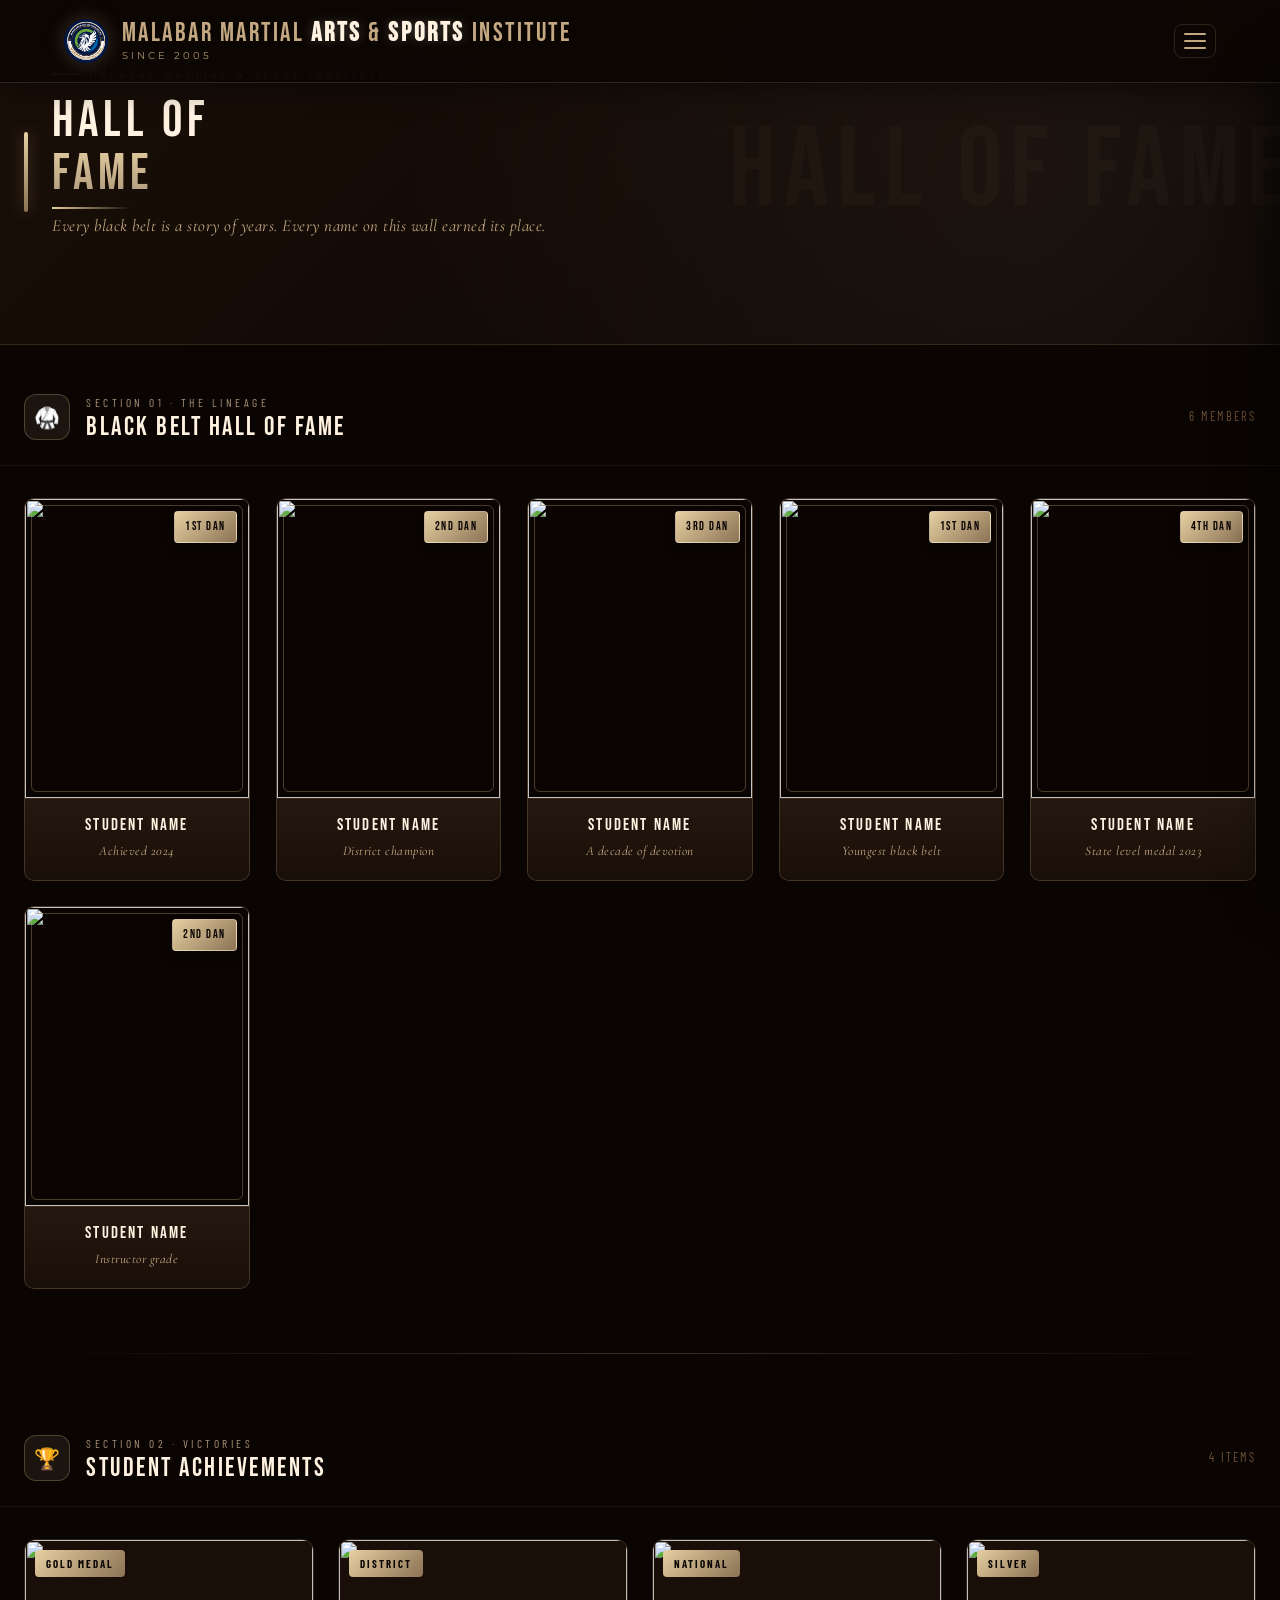
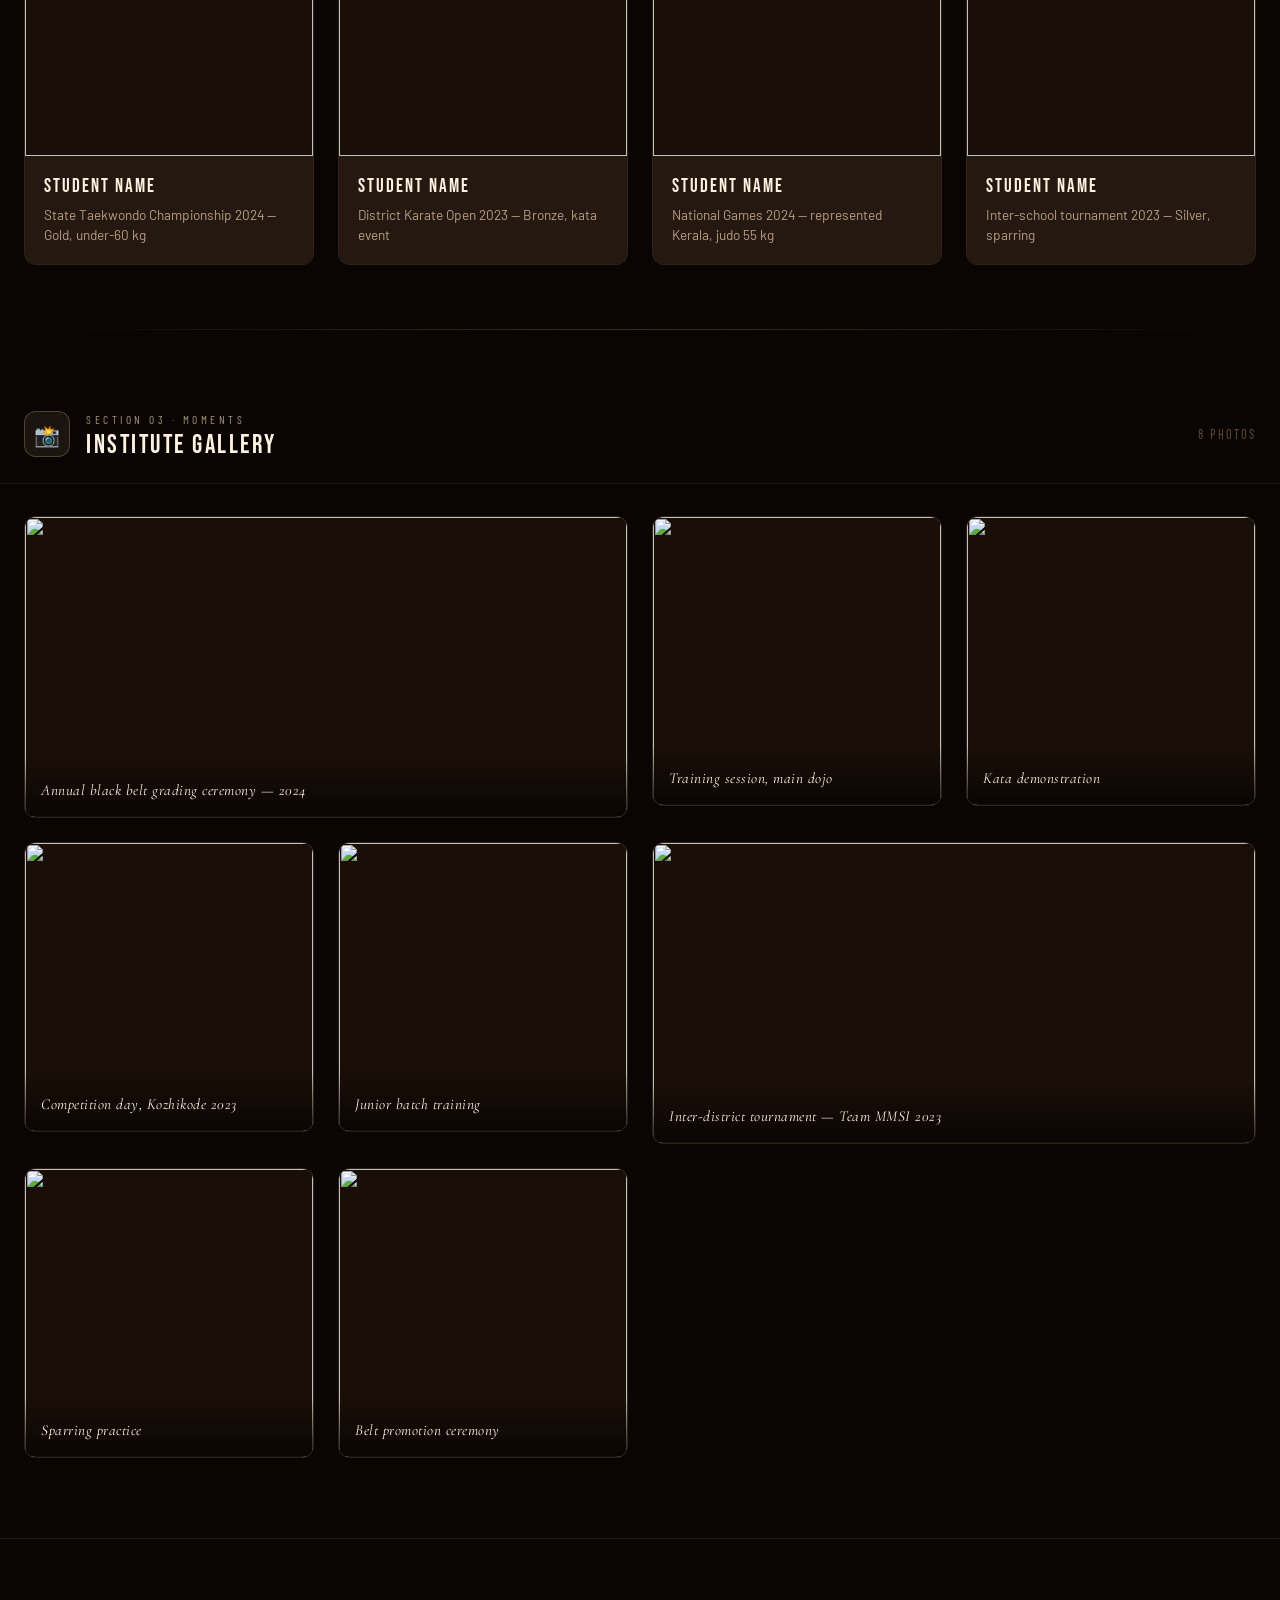
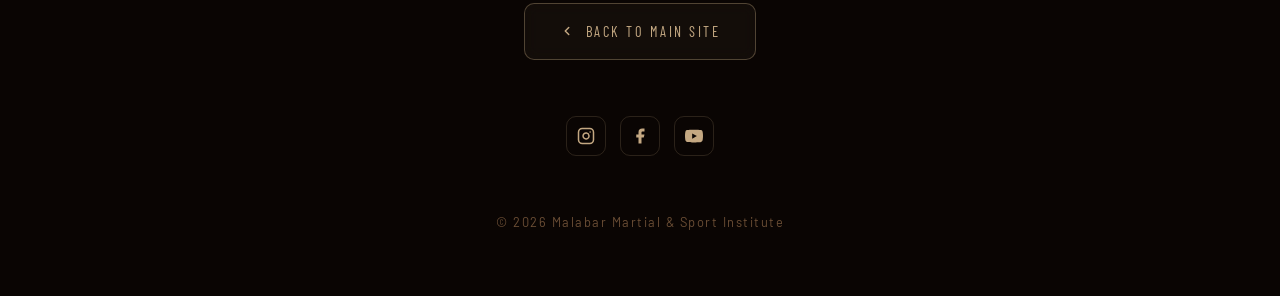
==== commit 4c4415cf: "Updated website" ====
--- a/gallery.html
+++ b/gallery.html
@@ -3,342 +3,368 @@
 <head>
 <meta charset="UTF-8">
 <meta name="viewport" content="width=device-width, initial-scale=1.0, maximum-scale=1.0, user-scalable=no">
-<title>Gallery — Malabar Martial & Sport Institute</title>
-<link href="https://fonts.googleapis.com/css2?family=Bebas+Neue&family=Barlow:wght@300;400;500;600;700&family=Barlow+Condensed:wght@400;600;700&display=swap" rel="stylesheet">
+<title>Hall of Fame — Malabar Martial & Sport Institute</title>
+<meta name="description" content="The Hall of Fame — black belts, champions and milestone moments from the MMASI dojo.">
+<link href="https://fonts.googleapis.com/css2?family=Bebas+Neue&family=Montserrat:wght@300;400;500&family=Barlow:wght@300;400;500;600;700&family=Barlow+Condensed:wght@400;600;700&family=Cormorant+Garamond:ital,wght@1,400;1,500&display=swap" rel="stylesheet">
 <link rel="stylesheet" href="styles.css">
 <style>
   :root {
-    --gold:       #A79277;
+    --bg: #120A05;
+    --bg-card: #1A0F08;
+    --bg-raised: #241810;
+    --bg-deep: #0A0503;
+    --gold: #A79277;
     --gold-light: #C4A882;
-    --gold-dark:  #8B7355;
-    --accent:     #D4956A;
-    --bg:         #1A0F08;
-    --bg-card:    #2E1F12;
-    --bg-raised:  #241810;
-    --warm:       #FFF2E1;
-    --muted:      #B89E87;
-    --dim:        #6B4E35;
-  }
-
-  * { margin:0; padding:0; box-sizing:border-box; -webkit-tap-highlight-color:transparent; }
+    --gold-bright: #E6CFA1;
+    --gold-dark: #8B7355;
+    --accent: #D4956A;
+    --warm: #FFF2E1;
+    --muted: #B89E87;
+    --dim: #6B4E35;
+  }
   html { scroll-behavior:smooth; }
   body {
     font-family:'Barlow',sans-serif;
-    background:var(--bg);
+    background: var(--bg-deep); /* deep black for hall of fame */
     color:var(--warm);
-    min-height:100vh;
-    overflow-x:hidden;
-  }
-
-  /* ── HEADER ── */
+    min-height:100vh; overflow-x:hidden;
+    -webkit-tap-highlight-color:transparent;
+  }
+
+  /* HEADER */
   .header {
     position:sticky; top:0; z-index:50;
-    background:rgba(26,15,8,0.85);
-    backdrop-filter:blur(16px);
-    -webkit-backdrop-filter:blur(16px);
-    border-bottom:1px solid rgba(167,146,119,0.2);
-    padding:0 1.5rem; height:60px;
+    background:rgba(10,5,3,0.88);
+    backdrop-filter:blur(16px); -webkit-backdrop-filter:blur(16px);
+    border-bottom:1px solid rgba(196,168,130,0.2);
+    padding:0 1.5rem; height:64px;
     display:flex; align-items:center; justify-content:space-between; gap:.75rem;
   }
   .header-back {
     display:flex; align-items:center; gap:.5rem;
     text-decoration:none; color:var(--muted);
     font-family:'Barlow Condensed',sans-serif;
-    font-size:.85rem; letter-spacing:2px; text-transform:uppercase;
+    font-size:.85rem; letter-spacing:2.5px; text-transform:uppercase;
     transition:color .2s; flex-shrink:0;
   }
   .header-back:hover { color:var(--gold-light); }
   .header-back svg { width:18px; height:18px; }
-  
   .header-title {
     font-family:'Bebas Neue',sans-serif;
     font-size:1.4rem; letter-spacing:3px;
     color:var(--warm); text-align:center; flex:1;
   }
-  .header-title span { color:var(--gold); }
-
-  /* ── HERO STRIP ── */
+  .header-title span {
+    background: linear-gradient(180deg, var(--gold-bright), var(--gold));
+    -webkit-background-clip: text; background-clip: text;
+    -webkit-text-fill-color: transparent;
+  }
+
+  /* HERO STRIP */
   .hero-strip {
-    background:linear-gradient(135deg,var(--bg-raised) 0%,var(--bg) 100%);
-    border-bottom:1px solid rgba(167,146,119,0.12);
-    padding:2.5rem 1.5rem;
+    background:
+      radial-gradient(circle at 80% 50%, rgba(196,168,130,0.08), transparent 60%),
+      linear-gradient(135deg, var(--bg-card) 0%, var(--bg-deep) 100%);
+    border-bottom:1px solid rgba(196,168,130,0.15);
+    padding:4rem 1.5rem;
     display:flex; align-items:center; gap:1.5rem;
     position:relative; overflow:hidden;
   }
   .hero-strip::before {
-    content:'GALLERY';
+    content:'HALL OF FAME';
     position:absolute; right:-1rem; top:50%;
     transform:translateY(-50%);
     font-family:'Bebas Neue',sans-serif;
-    font-size:6rem; color:rgba(167,146,119,0.03);
-    line-height:1; pointer-events:none; letter-spacing:6px;
+    font-size:7rem; color:rgba(196,168,130,0.035);
+    line-height:1; pointer-events:none; letter-spacing:8px; white-space:nowrap;
   }
   .hero-belt {
-    width:4px; height:60px;
-    background:linear-gradient(to bottom,var(--accent),var(--gold-dark));
+    width:4px; height:80px;
+    background:linear-gradient(to bottom,var(--gold-bright),var(--gold-dark));
     border-radius:2px; flex-shrink:0;
+    box-shadow: 0 0 16px rgba(196,168,130,0.4);
   }
   .hero-label {
     font-family:'Barlow Condensed',sans-serif;
-    font-size:.75rem; letter-spacing:3px; text-transform:uppercase;
-    color:var(--gold); margin-bottom:.5rem;
-    display:flex; align-items:center; gap:8px;
+    font-size:.78rem; letter-spacing:4px; text-transform:uppercase;
+    color:var(--gold); margin-bottom:.6rem;
+    display:flex; align-items:center; gap:10px;
   }
   .hero-label::before {
     content:''; display:inline-block;
-    width:24px; height:1.5px; background:var(--gold);
+    width:28px; height:1.5px; background:var(--gold);
   }
   .hero-heading {
     font-family:'Bebas Neue',sans-serif;
-    font-size:2.8rem; letter-spacing:5px; line-height:1.1; color:var(--warm);
-    position:relative; display:inline-block;
-    margin-bottom: 0.5rem;
+    font-size:3.2rem; letter-spacing:5px; line-height:1.05; color:var(--warm);
+    position:relative; display:inline-block; margin-bottom:.6rem;
+  }
+  .hero-heading span {
+    background: linear-gradient(180deg, var(--gold-bright), var(--gold));
+    -webkit-background-clip: text; background-clip: text;
+    -webkit-text-fill-color: transparent;
   }
   .hero-heading::after {
-    content: '';
-    position: absolute;
-    bottom: -6px; left: 0;
-    width: 60%;
-    height: 2px;
-    background: var(--gold);
-  }
-  .hero-sub { font-size:.9rem; color:var(--muted); font-weight:300; }
-
-  /* ── SECTION HEADER ── */
+    content:''; position:absolute;
+    bottom:-8px; left:0; width:50%; height:2px;
+    background: linear-gradient(to right, var(--gold-bright), transparent);
+  }
+  .hero-sub {
+    font-family:'Cormorant Garamond',serif; font-style:italic;
+    font-size:1.05rem; color:var(--gold-light); font-weight:400;
+    letter-spacing: 0.5px;
+  }
+
+  /* SECTION HEADER */
   .section-head {
     display:flex; align-items:center; gap:1rem;
-    padding:2.5rem 1.5rem 1.5rem;
-    border-bottom:1px solid rgba(167,146,119,0.1);
+    padding:3rem 1.5rem 1.5rem;
+    border-bottom:1px solid rgba(196,168,130,0.08);
   }
   .section-icon {
-    width:40px; height:40px; border-radius:10px;
-    background:rgba(167,146,119,0.12);
-    border:1px solid rgba(167,146,119,0.25);
+    width:46px; height:46px; border-radius:12px;
+    background:rgba(196,168,130,0.1);
+    border:1px solid rgba(196,168,130,0.3);
     display:flex; align-items:center; justify-content:center;
-    font-size:1.2rem; flex-shrink:0;
-  }
-  .section-label {
+    font-size:1.3rem; flex-shrink:0;
+  }
+  .sh-label {
     font-family:'Barlow Condensed',sans-serif;
-    font-size:.7rem; letter-spacing:3px; text-transform:uppercase;
-    color:var(--gold); margin-bottom:.2rem;
-  }
-  .section-title {
+    font-size:.72rem; letter-spacing:3.5px; text-transform:uppercase;
+    color:var(--gold); margin-bottom:.25rem;
+  }
+  .sh-title {
     font-family:'Bebas Neue',sans-serif;
-    font-size:1.5rem; letter-spacing:2px; color:var(--warm); line-height:1;
+    font-size:1.6rem; letter-spacing:2.5px; color:var(--warm); line-height:1;
   }
   .section-count {
     margin-left:auto; flex-shrink:0;
     font-family:'Barlow Condensed',sans-serif;
-    font-size:.75rem; letter-spacing:1.5px; color:var(--dim); text-transform:uppercase;
-  }
-
-  /* ── SECTION DIVIDER ── */
+    font-size:.78rem; letter-spacing:2px; color:var(--dim); text-transform:uppercase;
+  }
   .section-divider {
-    height:6px;
-    background:linear-gradient(to right, var(--accent), var(--gold-dark), transparent);
-    opacity:.2;
-  }
-
-  /* ─────────────────────────────────────────
-     GALLERY GRIDS & TILES (Shared Styles)
-  ───────────────────────────────────────── */
-  .bb-grid, .achievements-grid, .gen-grid {
+    height:1px;
+    background:linear-gradient(to right, transparent, rgba(196,168,130,0.25), transparent);
+    margin: 2rem 1.5rem;
+  }
+
+  /* ── HALL OF FAME GRID (3:4 PORTRAITS) ── */
+  .bb-grid {
+    display: grid;
+    grid-template-columns: repeat(auto-fit, minmax(220px, 1fr));
+    gap: 1.6rem;
+    padding: 2rem 1.5rem;
+  }
+
+  .bb-tile {
+    background: var(--bg-card);
+    border: 1px solid rgba(196,168,130,0.25);
+    border-radius: 10px;
+    overflow: hidden;
+    cursor: pointer;
+    transition: 0.5s cubic-bezier(0.2,0.8,0.2,1);
+    display: flex; flex-direction: column;
+    position: relative;
+  }
+
+  /* GOLD GLOW on hover */
+  .bb-tile:hover {
+    border-color: var(--gold-bright);
+    transform: translateY(-8px);
+    box-shadow:
+      0 0 30px rgba(196,168,130,0.45),
+      0 0 70px rgba(196,168,130,0.18),
+      0 20px 50px rgba(0,0,0,0.5);
+  }
+
+  .bb-photo {
+    position: relative; overflow: hidden;
+    aspect-ratio: 3 / 4;   /* HALF-SIZE PORTRAIT */
+    background: var(--bg-deep);
+  }
+  .bb-photo img {
+    width:100%; height:100%; object-fit:cover; display:block;
+    transition: transform 0.7s ease, filter 0.5s ease;
+    filter: grayscale(15%) contrast(1.05);
+  }
+  .bb-tile:hover .bb-photo img {
+    transform: scale(1.07);
+    filter: grayscale(0%) contrast(1.1) saturate(1.05);
+  }
+
+  /* gold inner border that lights up */
+  .bb-photo::before {
+    content:''; position:absolute; inset:6px;
+    border:1px solid rgba(196,168,130,0.35);
+    border-radius:6px; pointer-events:none; z-index:3;
+    transition: 0.4s ease;
+  }
+  .bb-tile:hover .bb-photo::before {
+    border-color: var(--gold-bright);
+    box-shadow: inset 0 0 24px rgba(196,168,130,0.3);
+  }
+
+  .bb-photo::after {
+    content: "⛶";
+    font-size: 2rem; color: var(--gold-bright);
+    position: absolute; inset: 0;
+    background: rgba(10,5,3,0.55);
+    backdrop-filter: blur(3px);
+    display: flex; align-items: center; justify-content: center;
+    opacity: 0; transition: opacity 0.4s ease;
+    pointer-events: none; z-index: 4;
+  }
+  .bb-tile:hover .bb-photo::after { opacity: 1; }
+
+  .bb-dan-badge {
+    position:absolute; top:12px; right:12px; z-index:5;
+    background:linear-gradient(135deg, var(--gold-bright), var(--gold-dark));
+    border:1px solid rgba(255,242,225,0.4);
+    border-radius:4px;
+    padding:5px 10px;
+    font-family:'Bebas Neue',sans-serif;
+    font-size:.78rem; letter-spacing:1.5px;
+    color:var(--bg-deep); text-transform:uppercase;
+    pointer-events:none;
+    box-shadow: 0 4px 12px rgba(0,0,0,0.4);
+  }
+  .bb-name-bar {
+    padding: 1.1rem 1rem;
+    background: linear-gradient(180deg, var(--bg-raised) 0%, var(--bg-card) 100%);
+    border-top:1px solid rgba(196,168,130,0.18);
+    text-align:center;
+  }
+  .bb-name-bar .name {
+    font-family:'Bebas Neue',sans-serif;
+    font-size:1.05rem; letter-spacing:2.2px;
+    color:var(--warm); display:block; line-height:1.1;
+  }
+  .bb-name-bar .caption {
+    font-family:'Cormorant Garamond', serif;
+    font-style: italic;
+    font-size:.82rem; color:var(--gold-light);
+    font-weight:400; letter-spacing:.5px;
+    display:block; margin-top:.4rem;
+  }
+
+  /* Achievements & general grids (kept) */
+  .achievements-grid, .gen-grid {
     display:grid;
     grid-template-columns: repeat(auto-fit, minmax(280px, 1fr));
     gap: 1.5rem;
-    padding: 1.5rem;
-  }
-  
-  .bb-tile, .ach-card, .gen-tile {
+    padding: 2rem 1.5rem;
+  }
+  .ach-card, .gen-tile {
     background: var(--bg-card);
-    border: 1px solid rgba(167,146,119,0.1);
-    border-radius: 12px;
-    overflow: hidden;
+    border: 1px solid rgba(196,168,130,0.12);
+    border-radius: 12px; overflow: hidden;
     cursor: pointer;
     transition: 0.4s ease;
-    display: flex; flex-direction: column;
-    position: relative;
-  }
-  
-  .bb-tile:hover, .ach-card:hover, .gen-tile:hover {
+    display:flex; flex-direction:column; position:relative;
+  }
+  .ach-card:hover, .gen-tile:hover {
     border-color: var(--gold-light);
     transform: translateY(-5px);
-    box-shadow: 0 10px 30px rgba(196,168,130,0.15);
-  }
-
-  .bb-photo, .ach-photo, .gen-img-wrap {
-    position: relative;
-    overflow: hidden;
-  }
-  .bb-photo img, .ach-photo img, .gen-img-wrap img {
-    width: 100%; height: 100%;
-    object-fit: cover; display: block;
+    box-shadow: 0 12px 35px rgba(0,0,0,0.5), 0 0 25px rgba(196,168,130,0.18);
+  }
+  .ach-photo, .gen-img-wrap { position:relative; overflow:hidden; }
+  .ach-photo img, .gen-img-wrap img {
+    width:100%; height:100%; object-fit:cover; display:block;
     transition: transform 0.6s ease;
   }
-  .bb-tile:hover img, .ach-card:hover img, .gen-tile:hover img {
-    transform: scale(1.08);
-  }
-
-  /* Hover "View" Icon */
-  .bb-photo::after, .ach-photo::after, .gen-img-wrap::after {
-    content: "⛶";
-    font-size: 2.5rem;
-    color: var(--gold-light);
-    position: absolute;
-    inset: 0;
-    background: rgba(18, 10, 5, 0.4);
-    backdrop-filter: blur(2px);
-    display: flex;
-    align-items: center;
-    justify-content: center;
-    opacity: 0;
-    transition: opacity 0.4s ease;
-    pointer-events: none;
-    z-index: 2;
-  }
-  .bb-tile:hover .bb-photo::after,
-  .ach-card:hover .ach-photo::after,
-  .gen-tile:hover .gen-img-wrap::after {
-    opacity: 1;
-  }
-
-  /* ── SECTION 1 — BLACK BELTS ── */
-  .bb-photo { aspect-ratio:1/1; }
-  .bb-dan-badge {
-    position:absolute; top:8px; right:8px; z-index:3;
-    background:rgba(26,15,8,0.85);
-    border:1px solid rgba(167,146,119,0.45);
-    border-radius:6px;
-    padding:4px 8px;
-    font-family:'Barlow Condensed',sans-serif;
-    font-size:.65rem; letter-spacing:1px;
-    color:var(--gold-light); text-transform:uppercase;
-    pointer-events:none;
-  }
-  .bb-name-bar {
-    padding: 1rem;
-    background:var(--bg-raised);
-    border-top:1px solid rgba(167,146,119,0.08);
-    text-align:center;
-  }
-  .bb-name-bar .name {
-    font-family:'Barlow Condensed',sans-serif;
-    font-size:.9rem; font-weight:600; letter-spacing:1px;
-    color:var(--warm);
-    display:block;
-  }
-  .bb-name-bar .caption {
-    font-size:.75rem; color:var(--dim);
-    font-weight:300; letter-spacing:.5px;
-    display:block; margin-top:.3rem;
-    font-style:italic;
-  }
-
-  /* ── SECTION 2 — STUDENT ACHIEVEMENTS ── */
+  .ach-card:hover img, .gen-tile:hover img { transform: scale(1.08); }
+  .ach-photo::after, .gen-img-wrap::after {
+    content:"⛶"; font-size:2.2rem; color:var(--gold-light);
+    position:absolute; inset:0;
+    background:rgba(10,5,3,0.45); backdrop-filter:blur(2px);
+    display:flex; align-items:center; justify-content:center;
+    opacity:0; transition:opacity .4s ease;
+    pointer-events:none; z-index:2;
+  }
+  .ach-card:hover .ach-photo::after, .gen-tile:hover .gen-img-wrap::after { opacity:1; }
   .ach-photo { aspect-ratio:4/3; }
   .ach-badge {
     position:absolute; top:10px; left:10px; z-index:3;
-    background:rgba(212,149,106,0.95);
-    border-radius:6px;
-    padding:4px 10px;
+    background:linear-gradient(135deg, var(--gold-bright), var(--gold-dark));
+    border-radius:4px; padding:5px 11px;
     font-family:'Barlow Condensed',sans-serif;
-    font-size:.65rem; letter-spacing:1.5px; text-transform:uppercase;
-    color:#1A0F08; font-weight:700;
-    pointer-events:none;
-  }
-  .ach-info {
-    padding: 1.2rem;
-    background:var(--bg-raised);
-    flex:1;
-  }
+    font-size:.68rem; letter-spacing:2px; text-transform:uppercase;
+    color:var(--bg-deep); font-weight:700; pointer-events:none;
+  }
+  .ach-info { padding:1.2rem; background:var(--bg-raised); flex:1; }
   .ach-name {
-    font-family:'Barlow Condensed',sans-serif;
-    font-size:1rem; font-weight:700; letter-spacing:.5px;
-    color:var(--warm); line-height:1.2;
-    margin-bottom: 0.4rem;
-  }
-  .ach-caption {
-    font-size:.8rem; color:var(--muted);
-    font-weight:300; line-height:1.4;
-  }
-
-  /* ── SECTION 3 — GENERAL GALLERY ── */
+    font-family:'Bebas Neue',sans-serif;
+    font-size:1.2rem; letter-spacing:2px;
+    color:var(--warm); line-height:1.2; margin-bottom:.4rem;
+  }
+  .ach-caption { font-size:.85rem; color:var(--muted); line-height:1.5; }
+
   .gen-tile.wide { grid-column: span 2; }
-  .gen-tile.tall { grid-row: span 2; }
   .gen-tile { aspect-ratio: 1/1; }
   .gen-tile.wide { aspect-ratio: 2/1; }
-  .gen-img-wrap { width: 100%; height: 100%; }
-  
+  .gen-img-wrap { width:100%; height:100%; }
   .gen-caption {
     position:absolute; bottom:0; left:0; right:0; z-index:3;
     padding:1.5rem 1rem 1rem;
     background:linear-gradient(to top, rgba(10,5,3,0.95) 0%, transparent 100%);
-    font-family:'Barlow Condensed',sans-serif;
-    font-size:.85rem; color:var(--warm); letter-spacing:.5px;
-    font-style:italic; line-height:1.3;
-    pointer-events:none;
-  }
-  
+    font-family:'Cormorant Garamond', serif; font-style:italic;
+    font-size:.95rem; color:var(--warm); letter-spacing:.5px;
+    line-height:1.3; pointer-events:none;
+  }
   .gen-placeholder {
-    aspect-ratio:1/1;
-    background:rgba(46,31,18,0.5);
-    border:2px dashed rgba(167,146,119,0.2);
-    border-radius: 12px;
+    aspect-ratio:1/1; background:rgba(46,31,18,0.4);
+    border:2px dashed rgba(196,168,130,0.2);
+    border-radius:12px;
     display:flex; flex-direction:column;
     align-items:center; justify-content:center; gap:.5rem;
   }
-  .gen-placeholder svg { opacity:.3; width: 40px; height: 40px; }
+  .gen-placeholder svg { opacity:.3; width:40px; height:40px; }
   .gen-placeholder span {
     font-family:'Barlow Condensed',sans-serif;
-    font-size:.8rem; letter-spacing:2px; text-transform:uppercase;
-    color:var(--dim);
-  }
-
-  /* ── FOOTER ── */
+    font-size:.8rem; letter-spacing:2.5px; text-transform:uppercase; color:var(--dim);
+  }
+
+  /* FOOTER */
   .page-footer {
-    padding:3rem 1.5rem; text-align:center;
-    border-top:1px solid rgba(167,146,119,0.1);
+    padding:4rem 1.5rem; text-align:center;
+    border-top:1px solid rgba(196,168,130,0.12);
     margin-top:3rem;
   }
   .footer-back-btn {
     display:inline-flex; align-items:center; gap:.75rem;
     text-decoration:none;
-    background: rgba(167,146,119,0.05);
+    background: rgba(196,168,130,0.05);
     backdrop-filter: blur(8px);
-    -webkit-backdrop-filter: blur(8px);
-    border:1px solid rgba(167,146,119,0.3);
-    border-radius:12px; padding:1rem 2rem;
+    border:1px solid rgba(196,168,130,0.35);
+    border-radius:10px; padding:1rem 2.2rem;
     font-family:'Barlow Condensed',sans-serif;
-    font-size:.9rem; letter-spacing:2px; text-transform:uppercase;
+    font-size:.9rem; letter-spacing:2.5px; text-transform:uppercase;
     color:var(--gold-light); transition:all .3s ease;
   }
-  .footer-back-btn:hover { 
-    background:rgba(167,146,119,0.15); 
+  .footer-back-btn:hover {
+    background:rgba(196,168,130,0.15);
+    border-color: var(--gold-bright);
     transform: translateY(-2px);
-    box-shadow: 0 8px 20px rgba(196,168,130,0.1);
-  }
-  .footer-note { font-size:.8rem; color:var(--dim); margin-top:1.5rem; letter-spacing: 1px; }
-
-  /* ── LIGHTBOX (Premium) ── */
+    box-shadow: 0 10px 25px rgba(196,168,130,0.18);
+  }
+  .footer-note { font-size:.8rem; color:var(--dim); margin-top:1.5rem; letter-spacing:1.5px; }
+
+  /* LIGHTBOX */
   .lightbox {
-    display:none;
-    position:fixed; inset:0; z-index:200;
-    background:rgba(10,5,3,0.85);
-    backdrop-filter:blur(15px);
-    -webkit-backdrop-filter:blur(15px);
+    display:none; position:fixed; inset:0; z-index:200;
+    background:rgba(5,2,1,0.9);
+    backdrop-filter:blur(18px); -webkit-backdrop-filter:blur(18px);
     flex-direction:column;
   }
   .lightbox.open { display:flex; }
-
   .lb-bar {
     display:flex; align-items:center; justify-content:space-between;
     padding:1rem 1.5rem; flex-shrink:0;
-    background:transparent;
-    border-bottom:1px solid rgba(167,146,119,0.2);
+    border-bottom:1px solid rgba(196,168,130,0.2);
   }
   .lb-counter {
     font-family:'Barlow Condensed',sans-serif;
-    font-size:.85rem; letter-spacing:2px; color:var(--muted); text-transform:uppercase;
+    font-size:.85rem; letter-spacing:2.5px; color:var(--muted); text-transform:uppercase;
     min-width:60px;
   }
   .lb-title-area { text-align:center; flex:1; padding:0 1rem; }
@@ -348,143 +374,160 @@
   }
   .lb-sub {
     font-family:'Barlow Condensed',sans-serif;
-    font-size:.75rem; letter-spacing:2px; color:var(--gold-light); text-transform:uppercase;
-    margin-top:4px;
+    font-size:.78rem; letter-spacing:2.5px; color:var(--gold-light);
+    text-transform:uppercase; margin-top:5px;
   }
   .lb-caption-bar {
-    font-family:'Barlow',sans-serif;
-    font-size:.85rem; color:var(--muted); font-style:italic;
-    letter-spacing:.5px; margin-top:6px; line-height:1.4;
-  }
-  
+    font-family:'Cormorant Garamond',serif; font-style:italic;
+    font-size:.9rem; color:var(--muted);
+    margin-top:6px; line-height:1.4;
+  }
   .lb-close {
     background:rgba(18,10,5,0.5);
-    border:1px solid var(--gold);
-    color:var(--gold-light);
+    border:1px solid var(--gold); color:var(--gold-light);
     width:42px; height:42px; border-radius:50%;
     display:flex; align-items:center; justify-content:center;
     font-size:1.2rem; cursor:pointer; transition:all .3s; flex-shrink:0;
   }
-  .lb-close:hover { background:rgba(167,146,119,0.2); color:#fff; }
-
+  .lb-close:hover { background:rgba(196,168,130,0.25); color:#fff; }
   .lb-zoom-wrap {
-    flex:1;
-    display:flex; align-items:center; justify-content:center;
-    overflow:hidden;
-    position:relative;
-    touch-action:none;
+    flex:1; display:flex; align-items:center; justify-content:center;
+    overflow:hidden; position:relative; touch-action:none;
   }
   .lb-img {
     max-width:90%; max-height:90%;
     object-fit:contain; display:block;
     transition:opacity .3s ease;
     user-select:none; -webkit-user-drag:none;
-    transform-origin:center center;
-    will-change:transform;
-    border-radius: 8px;
-    box-shadow: 0 20px 60px rgba(0,0,0,0.6);
-  }
-  
+    transform-origin:center center; will-change:transform;
+    border-radius: 6px;
+    box-shadow: 0 25px 70px rgba(0,0,0,0.7), 0 0 60px rgba(196,168,130,0.15);
+  }
   .lb-arrow {
     position:absolute; top:50%; transform:translateY(-50%);
-    background:rgba(18,10,5,0.5);
-    border:1px solid var(--gold);
-    color:var(--gold-light);
+    background:rgba(18,10,5,0.55);
+    border:1px solid var(--gold); color:var(--gold-light);
     width:48px; height:48px; border-radius:50%;
     display:flex; align-items:center; justify-content:center;
     cursor:pointer; font-size:1.5rem;
     transition:all .3s; z-index:2;
   }
-  .lb-arrow:hover { background:rgba(167,146,119,0.2); color:#fff; }
+  .lb-arrow:hover { background:rgba(196,168,130,0.25); color:#fff; }
   .lb-arrow.prev { left:1.5rem; }
   .lb-arrow.next { right:1.5rem; }
   .lb-arrow.hidden-arrow { opacity:0; pointer-events:none; }
-
   .lb-zoom-hint {
     position:absolute; bottom:1.5rem; left:50%;
     transform:translateX(-50%);
     background:rgba(26,15,8,0.85);
-    border:1px solid rgba(167,146,119,0.3);
-    border-radius:20px;
-    padding:.5rem 1.2rem;
+    border:1px solid rgba(196,168,130,0.3);
+    border-radius:20px; padding:.5rem 1.2rem;
     font-family:'Barlow Condensed',sans-serif;
-    font-size:.75rem; letter-spacing:2px; text-transform:uppercase;
+    font-size:.75rem; letter-spacing:2.5px; text-transform:uppercase;
     color:var(--gold-light); white-space:nowrap;
     pointer-events:none;
     animation:hintFade 3s ease 1s both;
   }
-  @keyframes hintFade {
-    0%{opacity:0} 15%{opacity:1} 75%{opacity:1} 100%{opacity:0}
-  }
-
-  /* ── RESPONSIVE ── */
+  @keyframes hintFade { 0%{opacity:0} 15%{opacity:1} 75%{opacity:1} 100%{opacity:0} }
+  .lb-zoom-reset {
+    display:none; position:absolute; top:1rem; right:1rem;
+    background:rgba(18,10,5,0.6); border:1px solid var(--gold);
+    color:var(--gold-light); border-radius:6px;
+    padding:.4rem .8rem; font-family:'Barlow Condensed',sans-serif;
+    font-size:.7rem; letter-spacing:2px; text-transform:uppercase; cursor:pointer;
+  }
+  .lb-zoom-reset.show { display:block; }
+
+  /* REVEAL */
+  .reveal { opacity: 0; visibility: hidden; transition: all .8s cubic-bezier(0.2,0.8,0.2,1); }
+  .reveal.active { opacity: 1; visibility: visible; }
+  .fade-bottom { transform: translateY(40px); }
+  .fade-bottom.active { transform: translateY(0); }
+
   @media(max-width:600px) {
-    .bb-grid, .achievements-grid, .gen-grid {
-      grid-template-columns: 1fr;
-      gap: 1.5rem;
-      padding: 1rem;
-    }
-    .hero-heading { font-size: 2rem; }
-    .hero-heading::after { bottom: -4px; }
+    .bb-grid { grid-template-columns: repeat(2, 1fr); gap: 1rem; padding: 1.2rem; }
+    .achievements-grid, .gen-grid { grid-template-columns: 1fr; gap: 1.2rem; padding: 1rem; }
+    .hero-heading { font-size: 2.2rem; letter-spacing: 3px; }
+    .hero-strip { padding: 3rem 1.2rem; }
+    .hero-strip::before { font-size: 4.5rem; }
     .gen-tile.wide { grid-column: 1; aspect-ratio: 1/1; }
-    .gen-tile.tall { grid-row: auto; }
     .lb-arrow.prev { left: .5rem; }
     .lb-arrow.next { right: .5rem; }
+    .bb-name-bar .name { font-size: .9rem; letter-spacing: 1.8px; }
   }
 </style>
 </head>
 <body>
 
-<!-- HEADER -->
-<header class="header">
-  <a href="index.html" class="header-back">
-    <svg viewBox="0 0 24 24" fill="none" stroke="currentColor" stroke-width="2.5" stroke-linecap="round" stroke-linejoin="round">
-      <polyline points="15 18 9 12 15 6"/>
-    </svg>
-    Back
+<!-- NAV -->
+<nav>
+  <a href="index.html" class="nav-logo">
+    <img src="logo.png" alt="MMASI Logo" class="nav-logo-img">
+    <span class="nav-logo-text-wrap">
+      <span class="nav-logo-text-desktop">MALABAR MARTIAL <span class="logo-arts">ARTS</span> &amp; <span class="logo-sports">SPORTS</span> INSTITUTE</span>
+      <span class="nav-logo-text-mobile">MMASI</span>
+      <span class="nav-logo-tag">Since 2005</span>
+    </span>
   </a>
-  <div class="header-title">MALABAR <span>GALLERY</span></div>
-  <div style="width:48px"></div>
-</header>
+  <button class="nav-hamburger" id="hamburger" aria-label="Toggle menu" onclick="toggleMenu()">
+    <span></span><span></span><span></span>
+  </button>
+
+  <div class="nav-drawer" id="navDrawer">
+    <ul class="drawer-links">
+      <li><a href="index.html" onclick="closeMenu()">Home</a></li>
+      <li><a href="index.html#about" onclick="closeMenu()">About Us</a></li>
+      <li><a href="team.html" onclick="closeMenu()">Our Team</a></li>
+      <li><a href="associated.html" onclick="closeMenu()">Associated With</a></li>
+      <li><a href="index.html#programs" onclick="closeMenu()">Training Programs</a></li>
+      <li><a href="index.html#locations" onclick="closeMenu()">Our Branches</a></li>
+      <li><a href="gallery.html" onclick="closeMenu()">Gallery</a></li>
+      <li><a href="index.html#contact" onclick="closeMenu()">Contact Us</a></li>
+    </ul>
+    <div class="drawer-social">
+      <div class="drawer-social-label">Follow Us</div>
+      <div class="drawer-social-links">
+        <a href="https://instagram.com" target="_blank" rel="noopener" aria-label="Instagram">
+          <svg width="22" height="22" viewBox="0 0 24 24" fill="none" stroke="currentColor" stroke-width="2" stroke-linecap="round" stroke-linejoin="round"><rect x="2" y="2" width="20" height="20" rx="5" ry="5"/><path d="M16 11.37A4 4 0 1 1 12.63 8 4 4 0 0 1 16 11.37z"/><line x1="17.5" y1="6.5" x2="17.51" y2="6.5"/></svg>
+        </a>
+        <a href="https://facebook.com" target="_blank" rel="noopener" aria-label="Facebook">
+          <svg width="22" height="22" viewBox="0 0 24 24" fill="currentColor"><path d="M18 2h-3a5 5 0 0 0-5 5v3H7v4h3v8h4v-8h3l1-4h-4V7a1 1 0 0 1 1-1h3z"/></svg>
+        </a>
+        <a href="https://youtube.com" target="_blank" rel="noopener" aria-label="YouTube">
+          <svg width="22" height="22" viewBox="0 0 24 24" fill="currentColor"><path d="M23.5 6.19a3.02 3.02 0 0 0-2.12-2.14C19.56 3.5 12 3.5 12 3.5s-7.56 0-9.38.55A3.02 3.02 0 0 0 .5 6.19 31.5 31.5 0 0 0 0 12a31.5 31.5 0 0 0 .5 5.81 3.02 3.02 0 0 0 2.12 2.14c1.82.55 9.38.55 9.38.55s7.56 0 9.38-.55a3.02 3.02 0 0 0 2.12-2.14A31.5 31.5 0 0 0 24 12a31.5 31.5 0 0 0-.5-5.81zM9.55 15.5V8.5l6.27 3.5-6.27 3.5z"/></svg>
+        </a>
+      </div>
+    </div>
+  </div>
+</nav>
 
 <!-- HERO -->
 <div class="hero-strip">
   <div class="hero-belt"></div>
   <div>
     <div class="hero-label">Malabar Martial & Sport Institute</div>
-    <div class="hero-heading">PHOTO<br>GALLERY</div>
-    <div class="hero-sub">Black belts, achievements & moments that matter.</div>
+    <div class="hero-heading">HALL OF<br><span>FAME</span></div>
+    <div class="hero-sub">Every black belt is a story of years. Every name on this wall earned its place.</div>
   </div>
 </div>
 
 
-<!-- ═══════════════════════════════════════
-     SECTION 1 — BLACK BELT GALLERY
-═══════════════════════════════════════ -->
-<div class="section-head">
+<!-- ═══════════ SECTION 1 — BLACK BELT HALL OF FAME ═══════════ -->
+<div class="section-head reveal fade-bottom">
   <div class="section-icon">🥋</div>
   <div>
-    <div class="section-label">Section 01</div>
-    <div class="section-title">BLACK BELT HALL</div>
+    <div class="sh-label">Section 01 · The Lineage</div>
+    <div class="sh-title">BLACK BELT HALL OF FAME</div>
   </div>
   <div class="section-count" id="bbCount">— Members</div>
 </div>
 
-<!--
-  HOW TO ADD BLACK BELT PHOTOS:
-  Copy one <div class="bb-tile"> block below and:
-  • Replace src="..." with your photo path  e.g. src="photos/ali.jpg"
-  • Replace data-name="..."  with the student's name
-  • Replace data-dan="..."   with their grade  e.g. "1st Dan"
-  • Replace the caption text inside .caption span
-  • Update the badge number (1st / 2nd / 3rd …)
--->
 <div class="bb-grid" id="bbGrid">
 
-  <div class="bb-tile" data-name="Student Name" data-dan="1st Dan" data-caption="Achieved 2024" onclick="openLb(this,'bb')">
+  <div class="bb-tile reveal fade-bottom" data-name="Student Name" data-dan="1st Dan" data-caption="Achieved 2024" onclick="openLb(this,'bb')">
     <div class="bb-photo">
-      <img src="https://images.unsplash.com/photo-1555597673-b21d5c935865?w=400&q=80" loading="lazy" alt="">
-      <div class="bb-dan-badge">1st</div>
+      <img src="https://images.unsplash.com/photo-1555597673-b21d5c935865?w=600&q=80" loading="lazy" alt="">
+      <div class="bb-dan-badge">1st Dan</div>
     </div>
     <div class="bb-name-bar">
       <span class="name">Student Name</span>
@@ -492,10 +535,10 @@
     </div>
   </div>
 
-  <div class="bb-tile" data-name="Student Name" data-dan="2nd Dan" data-caption="District champion" onclick="openLb(this,'bb')">
+  <div class="bb-tile reveal fade-bottom" data-name="Student Name" data-dan="2nd Dan" data-caption="District champion" onclick="openLb(this,'bb')">
     <div class="bb-photo">
-      <img src="https://images.unsplash.com/photo-1544367567-0f2fcb009e0b?w=400&q=80" loading="lazy" alt="">
-      <div class="bb-dan-badge">2nd</div>
+      <img src="https://images.unsplash.com/photo-1544367567-0f2fcb009e0b?w=600&q=80" loading="lazy" alt="">
+      <div class="bb-dan-badge">2nd Dan</div>
     </div>
     <div class="bb-name-bar">
       <span class="name">Student Name</span>
@@ -503,21 +546,21 @@
     </div>
   </div>
 
-  <div class="bb-tile" data-name="Student Name" data-dan="3rd Dan" data-caption="10 years of training" onclick="openLb(this,'bb')">
+  <div class="bb-tile reveal fade-bottom" data-name="Student Name" data-dan="3rd Dan" data-caption="A decade of devotion" onclick="openLb(this,'bb')">
     <div class="bb-photo">
-      <img src="https://images.unsplash.com/photo-1517649763962-0c623066013b?w=400&q=80" loading="lazy" alt="">
-      <div class="bb-dan-badge">3rd</div>
+      <img src="https://images.unsplash.com/photo-1517649763962-0c623066013b?w=600&q=80" loading="lazy" alt="">
+      <div class="bb-dan-badge">3rd Dan</div>
     </div>
     <div class="bb-name-bar">
       <span class="name">Student Name</span>
-      <span class="caption">10 years of training</span>
-    </div>
-  </div>
-
-  <div class="bb-tile" data-name="Student Name" data-dan="1st Dan" data-caption="Youngest black belt" onclick="openLb(this,'bb')">
+      <span class="caption">A decade of devotion</span>
+    </div>
+  </div>
+
+  <div class="bb-tile reveal fade-bottom" data-name="Student Name" data-dan="1st Dan" data-caption="Youngest black belt" onclick="openLb(this,'bb')">
     <div class="bb-photo">
-      <img src="https://images.unsplash.com/photo-1526506118085-60ce8714f8c5?w=400&q=80" loading="lazy" alt="">
-      <div class="bb-dan-badge">1st</div>
+      <img src="https://images.unsplash.com/photo-1526506118085-60ce8714f8c5?w=600&q=80" loading="lazy" alt="">
+      <div class="bb-dan-badge">1st Dan</div>
     </div>
     <div class="bb-name-bar">
       <span class="name">Student Name</span>
@@ -525,10 +568,10 @@
     </div>
   </div>
 
-  <div class="bb-tile" data-name="Student Name" data-dan="4th Dan" data-caption="State level medal 2023" onclick="openLb(this,'bb')">
+  <div class="bb-tile reveal fade-bottom" data-name="Student Name" data-dan="4th Dan" data-caption="State level medal 2023" onclick="openLb(this,'bb')">
     <div class="bb-photo">
-      <img src="https://images.unsplash.com/photo-1518611012118-696072aa579a?w=400&q=80" loading="lazy" alt="">
-      <div class="bb-dan-badge">4th</div>
+      <img src="https://images.unsplash.com/photo-1518611012118-696072aa579a?w=600&q=80" loading="lazy" alt="">
+      <div class="bb-dan-badge">4th Dan</div>
     </div>
     <div class="bb-name-bar">
       <span class="name">Student Name</span>
@@ -536,10 +579,10 @@
     </div>
   </div>
 
-  <div class="bb-tile" data-name="Student Name" data-dan="2nd Dan" data-caption="Instructor grade" onclick="openLb(this,'bb')">
+  <div class="bb-tile reveal fade-bottom" data-name="Student Name" data-dan="2nd Dan" data-caption="Instructor grade" onclick="openLb(this,'bb')">
     <div class="bb-photo">
-      <img src="https://images.unsplash.com/photo-1517836357463-d25dfeac3438?w=400&q=80" loading="lazy" alt="">
-      <div class="bb-dan-badge">2nd</div>
+      <img src="https://images.unsplash.com/photo-1517836357463-d25dfeac3438?w=600&q=80" loading="lazy" alt="">
+      <div class="bb-dan-badge">2nd Dan</div>
     </div>
     <div class="bb-name-bar">
       <span class="name">Student Name</span>
@@ -548,47 +591,36 @@
   </div>
 
 </div>
-<!-- END BLACK BELT GRID -->
 
 
 <div class="section-divider"></div>
 
-<!-- ═══════════════════════════════════════
-     SECTION 2 — STUDENT ACHIEVEMENTS
-═══════════════════════════════════════ -->
-<div class="section-head">
+<!-- SECTION 2 — STUDENT ACHIEVEMENTS -->
+<div class="section-head reveal fade-bottom">
   <div class="section-icon">🏆</div>
   <div>
-    <div class="section-label">Section 02</div>
-    <div class="section-title">STUDENT ACHIEVEMENTS</div>
+    <div class="sh-label">Section 02 · Victories</div>
+    <div class="sh-title">STUDENT ACHIEVEMENTS</div>
   </div>
   <div class="section-count" id="achCount">— Items</div>
 </div>
 
-<!--
-  HOW TO ADD ACHIEVEMENT PHOTOS:
-  Copy one <div class="ach-card"> block and:
-  • Replace src="..." with your photo path
-  • Replace data-name, data-badge, data-caption attributes
-  • Update .ach-badge text (e.g. "Gold Medal", "State", "District")
-  • Update .ach-name and .ach-caption text
--->
 <div class="achievements-grid" id="achGrid">
 
-  <div class="ach-card" data-name="Student Name" data-badge="Gold Medal" data-caption="State Taekwondo Championship 2024 — Gold medal in under-60 kg category" onclick="openLb(this,'ach')">
+  <div class="ach-card" data-name="Student Name" data-badge="Gold Medal" data-caption="State Taekwondo Championship 2024 — Gold, under-60 kg" onclick="openLb(this,'ach')">
     <div class="ach-photo">
-      <img src="https://images.unsplash.com/photo-1461896836934-ffe607ba8211?w=400&q=80" loading="lazy" alt="">
+      <img src="https://images.unsplash.com/photo-1461896836934-ffe607ba8211?w=600&q=80" loading="lazy" alt="">
       <div class="ach-badge">Gold Medal</div>
     </div>
     <div class="ach-info">
       <div class="ach-name">Student Name</div>
-      <div class="ach-caption">State Taekwondo Championship 2024 — Gold medal, under-60 kg</div>
+      <div class="ach-caption">State Taekwondo Championship 2024 — Gold, under-60 kg</div>
     </div>
   </div>
 
   <div class="ach-card" data-name="Student Name" data-badge="District" data-caption="District Karate Open 2023 — Bronze, kata event" onclick="openLb(this,'ach')">
     <div class="ach-photo">
-      <img src="https://images.unsplash.com/photo-1549476464-37392f717541?w=400&q=80" loading="lazy" alt="">
+      <img src="https://images.unsplash.com/photo-1549476464-37392f717541?w=600&q=80" loading="lazy" alt="">
       <div class="ach-badge">District</div>
     </div>
     <div class="ach-info">
@@ -599,7 +631,7 @@
 
   <div class="ach-card" data-name="Student Name" data-badge="National" data-caption="National Games 2024 — represented Kerala, judo 55 kg" onclick="openLb(this,'ach')">
     <div class="ach-photo">
-      <img src="https://images.unsplash.com/photo-1571019613454-1cb2f99b2d8b?w=400&q=80" loading="lazy" alt="">
+      <img src="https://images.unsplash.com/photo-1571019613454-1cb2f99b2d8b?w=600&q=80" loading="lazy" alt="">
       <div class="ach-badge">National</div>
     </div>
     <div class="ach-info">
@@ -610,7 +642,7 @@
 
   <div class="ach-card" data-name="Student Name" data-badge="Silver" data-caption="Inter-school tournament 2023 — Silver, sparring" onclick="openLb(this,'ach')">
     <div class="ach-photo">
-      <img src="https://images.unsplash.com/photo-1607962837359-5e7e89f86776?w=400&q=80" loading="lazy" alt="">
+      <img src="https://images.unsplash.com/photo-1607962837359-5e7e89f86776?w=600&q=80" loading="lazy" alt="">
       <div class="ach-badge">Silver</div>
     </div>
     <div class="ach-info">
@@ -620,102 +652,79 @@
   </div>
 
 </div>
-<!-- END ACHIEVEMENTS GRID -->
 
 
 <div class="section-divider"></div>
 
-<!-- ═══════════════════════════════════════
-     SECTION 3 — GENERAL PHOTO GALLERY
-═══════════════════════════════════════ -->
-<div class="section-head">
+<!-- SECTION 3 — INSTITUTE GALLERY -->
+<div class="section-head reveal fade-bottom">
   <div class="section-icon">📸</div>
   <div>
-    <div class="section-label">Section 03</div>
-    <div class="section-title">INSTITUTE GALLERY</div>
+    <div class="sh-label">Section 03 · Moments</div>
+    <div class="sh-title">INSTITUTE GALLERY</div>
   </div>
   <div class="section-count" id="genCount">— Photos</div>
 </div>
 
-<!--
-  HOW TO ADD GENERAL PHOTOS:
-  Copy one <div class="gen-tile"> block and:
-  • Replace src="..." with your photo path
-  • Add class="wide" to make it span the full width (good for group/event shots)
-  • Update data-caption="..." for the overlay caption
-  • Delete placeholder tiles (<div class="gen-placeholder">) once you have enough photos
--->
 <div class="gen-grid" id="genGrid">
 
   <div class="gen-tile wide" data-caption="Annual black belt grading ceremony — 2024" onclick="openLb(this,'gen')">
     <div class="gen-img-wrap" style="aspect-ratio:16/7">
-      <img src="https://images.unsplash.com/photo-1599058917765-a780eda07a3e?w=900&q=80" loading="lazy" alt="">
+      <img src="https://images.unsplash.com/photo-1599058917765-a780eda07a3e?w=1200&q=80" loading="lazy" alt="">
     </div>
     <div class="gen-caption">Annual black belt grading ceremony — 2024</div>
   </div>
 
   <div class="gen-tile" data-caption="Training session, main dojo" onclick="openLb(this,'gen')">
     <div class="gen-img-wrap">
-      <img src="https://images.unsplash.com/photo-1548690312-e3b507d8c110?w=400&q=80" loading="lazy" alt="">
+      <img src="https://images.unsplash.com/photo-1548690312-e3b507d8c110?w=600&q=80" loading="lazy" alt="">
     </div>
     <div class="gen-caption">Training session, main dojo</div>
   </div>
 
   <div class="gen-tile" data-caption="Kata demonstration" onclick="openLb(this,'gen')">
     <div class="gen-img-wrap">
-      <img src="https://images.unsplash.com/photo-1555597673-b21d5c935865?w=400&q=80" loading="lazy" alt="">
+      <img src="https://images.unsplash.com/photo-1555597673-b21d5c935865?w=600&q=80" loading="lazy" alt="">
     </div>
     <div class="gen-caption">Kata demonstration</div>
   </div>
 
   <div class="gen-tile" data-caption="Competition day, Kozhikode 2023" onclick="openLb(this,'gen')">
     <div class="gen-img-wrap">
-      <img src="https://images.unsplash.com/photo-1517649763962-0c623066013b?w=400&q=80" loading="lazy" alt="">
+      <img src="https://images.unsplash.com/photo-1517649763962-0c623066013b?w=600&q=80" loading="lazy" alt="">
     </div>
     <div class="gen-caption">Competition day, Kozhikode 2023</div>
   </div>
 
   <div class="gen-tile" data-caption="Junior batch training" onclick="openLb(this,'gen')">
     <div class="gen-img-wrap">
-      <img src="https://images.unsplash.com/photo-1526506118085-60ce8714f8c5?w=400&q=80" loading="lazy" alt="">
+      <img src="https://images.unsplash.com/photo-1526506118085-60ce8714f8c5?w=600&q=80" loading="lazy" alt="">
     </div>
     <div class="gen-caption">Junior batch training</div>
   </div>
 
   <div class="gen-tile wide" data-caption="Inter-district tournament — Team MMSI 2023" onclick="openLb(this,'gen')">
     <div class="gen-img-wrap" style="aspect-ratio:16/7">
-      <img src="https://images.unsplash.com/photo-1544717305-2782549b5136?w=900&q=80" loading="lazy" alt="">
+      <img src="https://images.unsplash.com/photo-1544717305-2782549b5136?w=1200&q=80" loading="lazy" alt="">
     </div>
     <div class="gen-caption">Inter-district tournament — Team MMSI 2023</div>
   </div>
 
   <div class="gen-tile" data-caption="Sparring practice" onclick="openLb(this,'gen')">
     <div class="gen-img-wrap">
-      <img src="https://images.unsplash.com/photo-1517838277536-f5f99be501cd?w=400&q=80" loading="lazy" alt="">
+      <img src="https://images.unsplash.com/photo-1517838277536-f5f99be501cd?w=600&q=80" loading="lazy" alt="">
     </div>
     <div class="gen-caption">Sparring practice</div>
   </div>
 
   <div class="gen-tile" data-caption="Belt promotion ceremony" onclick="openLb(this,'gen')">
     <div class="gen-img-wrap">
-      <img src="https://images.unsplash.com/photo-1518611012118-696072aa579a?w=400&q=80" loading="lazy" alt="">
+      <img src="https://images.unsplash.com/photo-1518611012118-696072aa579a?w=600&q=80" loading="lazy" alt="">
     </div>
     <div class="gen-caption">Belt promotion ceremony</div>
   </div>
 
-  <!-- PLACEHOLDER TILES — delete these when you add real photos -->
-  <div class="gen-placeholder">
-    <svg width="28" height="28" viewBox="0 0 24 24" fill="none" stroke="#A79277" stroke-width="1.5"><rect x="3" y="3" width="18" height="18" rx="3"/><circle cx="8.5" cy="8.5" r="1.5"/><polyline points="21 15 16 10 5 21"/></svg>
-    <span>Add Photo</span>
-  </div>
-
-  <div class="gen-placeholder">
-    <svg width="28" height="28" viewBox="0 0 24 24" fill="none" stroke="#A79277" stroke-width="1.5"><rect x="3" y="3" width="18" height="18" rx="3"/><circle cx="8.5" cy="8.5" r="1.5"/><polyline points="21 15 16 10 5 21"/></svg>
-    <span>Add Photo</span>
-  </div>
-
 </div>
-<!-- END GENERAL GALLERY -->
 
 
 <!-- FOOTER -->
@@ -724,17 +733,29 @@
     <svg width="14" height="14" viewBox="0 0 24 24" fill="none" stroke="currentColor" stroke-width="2.5" stroke-linecap="round" stroke-linejoin="round"><polyline points="15 18 9 12 15 6"/></svg>
     Back to Main Site
   </a>
+  <div class="footer-social" style="margin-top:1.5rem;">
+    <a href="https://instagram.com" target="_blank" rel="noopener" aria-label="Instagram">
+      <svg width="18" height="18" viewBox="0 0 24 24" fill="none" stroke="currentColor" stroke-width="2" stroke-linecap="round" stroke-linejoin="round"><rect x="2" y="2" width="20" height="20" rx="5" ry="5"/><path d="M16 11.37A4 4 0 1 1 12.63 8 4 4 0 0 1 16 11.37z"/><line x1="17.5" y1="6.5" x2="17.51" y2="6.5"/></svg>
+    </a>
+    <a href="https://facebook.com" target="_blank" rel="noopener" aria-label="Facebook">
+      <svg width="18" height="18" viewBox="0 0 24 24" fill="currentColor"><path d="M18 2h-3a5 5 0 0 0-5 5v3H7v4h3v8h4v-8h3l1-4h-4V7a1 1 0 0 1 1-1h3z"/></svg>
+    </a>
+    <a href="https://youtube.com" target="_blank" rel="noopener" aria-label="YouTube">
+      <svg width="18" height="18" viewBox="0 0 24 24" fill="currentColor"><path d="M23.5 6.19a3.02 3.02 0 0 0-2.12-2.14C19.56 3.5 12 3.5 12 3.5s-7.56 0-9.38.55A3.02 3.02 0 0 0 .5 6.19 31.5 31.5 0 0 0 0 12a31.5 31.5 0 0 0 .5 5.81 3.02 3.02 0 0 0 2.12 2.14c1.82.55 9.38.55 9.38.55s7.56 0 9.38-.55a3.02 3.02 0 0 0 2.12-2.14A31.5 31.5 0 0 0 24 12a31.5 31.5 0 0 0-.5-5.81zM9.55 15.5V8.5l6.27 3.5-6.27 3.5z"/></svg>
+    </a>
+  </div>
   <div class="footer-note">© 2026 Malabar Martial & Sport Institute</div>
 </footer>
 
 
-<!-- ══════════ SHARED LIGHTBOX ══════════ -->
+
+<!-- LIGHTBOX -->
 <div class="lightbox" id="lightbox">
   <div class="lb-bar">
     <div class="lb-counter" id="lbCounter">1 / 1</div>
     <div class="lb-title-area">
-      <div class="lb-main-name"  id="lbName"></div>
-      <div class="lb-sub"        id="lbSub"></div>
+      <div class="lb-main-name" id="lbName"></div>
+      <div class="lb-sub" id="lbSub"></div>
       <div class="lb-caption-bar" id="lbCaption"></div>
     </div>
     <button class="lb-close" onclick="closeLb()">✕</button>
@@ -751,10 +772,7 @@
 
 
 <script>
-// ── COLLECT ALL TILES BY SECTION ──
 let allTiles = [], currentIndex = 0, currentSection = '';
-
-// zoom state
 let scale = 1, minScale = 1, maxScale = 4;
 let translateX = 0, translateY = 0;
 let lastTouchDist = 0, isPinching = false;
@@ -763,14 +781,12 @@
 let lastTap = 0;
 
 document.addEventListener('DOMContentLoaded', () => {
-  // count sections
   document.getElementById('bbCount').textContent  = document.querySelectorAll('#bbGrid .bb-tile').length  + ' Members';
   document.getElementById('achCount').textContent = document.querySelectorAll('#achGrid .ach-card').length + ' Items';
   document.getElementById('genCount').textContent = document.querySelectorAll('#genGrid .gen-tile:not(.gen-placeholder)').length + ' Photos';
   initZoom();
 });
 
-// ── OPEN LIGHTBOX ──
 function openLb(el, section) {
   currentSection = section;
   let selector;
@@ -788,14 +804,11 @@
   const el = allTiles[idx];
   const img = el.querySelector('img');
   const lbImg = document.getElementById('lbImg');
-
   resetZoom();
   lbImg.style.opacity = '0';
-  // try to load a larger version if it's an unsplash URL
-  lbImg.src = img.src.replace(/w=\d+/, 'w=900');
+  lbImg.src = img.src.replace(/w=\d+/, 'w=1200');
   lbImg.onload = () => { lbImg.style.opacity = '1'; };
 
-  // name / sub / caption
   if (currentSection === 'bb') {
     document.getElementById('lbName').textContent    = el.dataset.name    || '';
     document.getElementById('lbSub').textContent     = (el.dataset.dan    || '') + ' Black Belt';
@@ -822,27 +835,19 @@
   currentIndex = next;
   loadSlide(currentIndex);
 }
-
 function closeLb() {
   document.getElementById('lightbox').classList.remove('open');
   document.body.style.overflow = '';
   resetZoom();
 }
-
-// ── ZOOM ──
 function applyTransform() {
-  document.getElementById('lbImg').style.transform =
-    `translate(${translateX}px, ${translateY}px) scale(${scale})`;
+  document.getElementById('lbImg').style.transform = `translate(${translateX}px, ${translateY}px) scale(${scale})`;
   document.getElementById('lbZoomReset').classList.toggle('show', scale > 1.05);
   const zoomed = scale > 1.05;
   document.getElementById('lbPrev').classList.toggle('hidden-arrow', zoomed || currentIndex === 0);
   document.getElementById('lbNext').classList.toggle('hidden-arrow', zoomed || currentIndex === allTiles.length - 1);
 }
-
-function resetZoom() {
-  scale = 1; translateX = 0; translateY = 0; applyTransform();
-}
-
+function resetZoom() { scale=1; translateX=0; translateY=0; applyTransform(); }
 function clampTranslate() {
   const wrap = document.getElementById('lbZoomWrap');
   const img  = document.getElementById('lbImg');
@@ -856,34 +861,26 @@
   translateX = Math.min(maxX, Math.max(-maxX, translateX));
   translateY = Math.min(maxY, Math.max(-maxY, translateY));
 }
-
 function getTouchDist(t) {
   const dx = t[0].clientX - t[1].clientX;
   const dy = t[0].clientY - t[1].clientY;
   return Math.sqrt(dx*dx + dy*dy);
 }
-
 function initZoom() {
   const wrap = document.getElementById('lbZoomWrap');
-
   wrap.addEventListener('touchstart', e => {
-    if (e.touches.length === 2) {
-      isPinching = true;
-      lastTouchDist = getTouchDist(e.touches);
-      e.preventDefault();
-    } else if (e.touches.length === 1 && scale > 1) {
-      panStartX = e.touches[0].clientX;
-      panStartY = e.touches[0].clientY;
+    if (e.touches.length === 2) { isPinching = true; lastTouchDist = getTouchDist(e.touches); e.preventDefault(); }
+    else if (e.touches.length === 1 && scale > 1) {
+      panStartX = e.touches[0].clientX; panStartY = e.touches[0].clientY;
       panOriginX = translateX; panOriginY = translateY;
     }
     const now = Date.now();
     if (now - lastTap < 300 && e.touches.length === 1) {
-      if (scale > 1) { resetZoom(); } else { scale = 2.5; applyTransform(); }
+      if (scale > 1) resetZoom(); else { scale = 2.5; applyTransform(); }
       e.preventDefault();
     }
     lastTap = now;
   }, { passive: false });
-
   wrap.addEventListener('touchmove', e => {
     if (e.touches.length === 2 && isPinching) {
       e.preventDefault();
@@ -898,7 +895,6 @@
       clampTranslate(); applyTransform();
     }
   }, { passive: false });
-
   wrap.addEventListener('touchend', e => {
     if (e.touches.length < 2) isPinching = false;
     if (scale < 1.05) resetZoom();
@@ -907,14 +903,12 @@
       if (Math.abs(dx) > 50) navigate(dx < 0 ? 1 : -1);
     }
   }, { passive: true });
-
   wrap.addEventListener('wheel', e => {
     e.preventDefault();
     scale = Math.min(maxScale, Math.max(minScale, scale - e.deltaY * 0.003));
     clampTranslate(); applyTransform();
   }, { passive: false });
 }
-
 document.addEventListener('keydown', e => {
   if (!document.getElementById('lightbox').classList.contains('open')) return;
   if (e.key === 'Escape')     closeLb();
--- a/styles.css
+++ b/styles.css
@@ -1,1225 +1,1060 @@
-@import url('https://fonts.googleapis.com/css2?family=Bebas+Neue&family=Barlow:wght@300;400;500;600;700&family=Barlow+Condensed:wght@400;600;700&display=swap');
+@import url('https://fonts.googleapis.com/css2?family=Bebas+Neue&family=Barlow:wght@300;400;500;600;700&family=Barlow+Condensed:wght@400;600;700&family=Cormorant+Garamond:ital,wght@1,400;1,500&display=swap');
 
 :root {
-  /* MAIN COLORS (Unified Dark/Gold) */
+  /* UNIFIED LUXURY DARK-GOLD */
   --bg: #120A05;
   --bg-card: #1A0F08;
   --bg-raised: #241810;
+  --bg-deep: #0A0503;
   --gold: #A79277;
   --gold-light: #C4A882;
+  --gold-bright: #E6CFA1;
   --gold-dark: #8B7355;
   --accent: #D4956A;
   --warm: #FFF2E1;
   --muted: #B89E87;
   --dim: #6B4E35;
-  --border: rgba(167, 146, 119, 0.2);
-  --border-light: rgba(167, 146, 119, 0.4);
-}
-
-* {
-  margin: 0;
-  padding: 0;
-  box-sizing: border-box;
-}
-
-html {
-  scroll-behavior: smooth;
-}
-
+  --border: rgba(196, 168, 130, 0.18);
+  --border-light: rgba(196, 168, 130, 0.4);
+  --gold-glow: 0 0 24px rgba(196, 168, 130, 0.45), 0 0 60px rgba(196, 168, 130, 0.18);
+}
+
+* { margin: 0; padding: 0; box-sizing: border-box; }
+html { scroll-behavior: smooth; }
 body {
   font-family: 'Barlow', sans-serif;
   background: var(--bg);
   color: var(--warm);
   overflow-x: hidden;
+  line-height: 1.6;
+}
+
+/* Universal heading polish */
+h1, h2, h3, h4, .section-title, .sensei-name, .program-card h3,
+.discipline-card h3, .location-card h3, .mv-title, .footer-logo {
+  letter-spacing: 2.2px;
+  line-height: 1.15;
 }
 
 /* NAVBAR */
 nav {
-  position: fixed;
-  top: 0;
-  left: 0;
-  right: 0;
-  z-index: 100;
-  display: flex;
-  align-items: center;
-  justify-content: space-between;
+  position: fixed; top: 0; left: 0; right: 0; z-index: 100;
+  display: flex; align-items: center; justify-content: space-between;
   padding: 1.2rem 4rem;
-  background: rgba(18, 10, 5, 0.85);
+  background: rgba(10, 5, 3, 0.82);
   box-shadow: 0 4px 30px rgba(0, 0, 0, 0.5);
-  backdrop-filter: blur(12px);
-  -webkit-backdrop-filter: blur(12px);
+  backdrop-filter: blur(14px); -webkit-backdrop-filter: blur(14px);
   border-bottom: 1px solid var(--border);
 }
-
 .nav-logo {
   font-family: 'Bebas Neue', sans-serif;
-  font-size: 1.8rem;
-  letter-spacing: 2px;
-  color: var(--warm);
-  display: flex;
-  align-items: center;
-  gap: 0.6rem;
-  text-decoration: none;
-}
-
-.nav-logo span {
-  color: var(--gold-light);
-}
-
-.nav-logo-text-mobile {
-  display: none;
-}
-.nav-logo-text-desktop {
-  display: inline;
-}
-
-.nav-logo-img {
-  width: 42px;
-  height: 42px;
-  object-fit: contain;
-  border-radius: 50%;
+  font-size: 1.6rem; letter-spacing: 2.5px; color: var(--warm);
+  display: flex; align-items: center; gap: 0.85rem; text-decoration: none;
+}
+.nav-logo span { color: var(--gold-light); }
+.nav-logo-text-wrap { display: flex; flex-direction: column; line-height: 1; gap: 4px; }
+.nav-logo-text-mobile { display: none; }
+.nav-logo-text-desktop { display: inline; }
+.nav-logo-tag {
+  font-family: 'Montserrat', sans-serif;
+  font-size: 0.62rem; letter-spacing: 3px; text-transform: uppercase;
+  color: var(--gold-light) !important; font-weight: 400;
+  opacity: 0.85;
+}
+.nav-logo-img { width: 44px; height: 44px; object-fit: contain; border-radius: 50%; box-shadow: 0 0 18px rgba(196,168,130,0.25); }
+
+/* Footer heritage tag */
+.footer-logo-tag {
+  font-family: 'Montserrat', sans-serif;
+  font-size: 0.72rem; letter-spacing: 4px; text-transform: uppercase;
+  color: var(--gold-light); font-weight: 400;
+  margin-top: 0.6rem; opacity: 0.9;
+}
+
+/* Associated With page */
+.assoc-hero {
+  padding: 9rem 2rem 3rem; text-align: center; max-width: 900px; margin: 0 auto;
+}
+.assoc-hero h1 {
+  font-family: 'Bebas Neue', sans-serif; font-size: clamp(2.4rem, 5vw, 4rem);
+  letter-spacing: 3px; margin: 1rem 0;
+}
+.assoc-hero h1 em {
+  font-style: normal;
+  background: linear-gradient(180deg, var(--gold-bright), var(--gold));
+  -webkit-background-clip: text; background-clip: text; -webkit-text-fill-color: transparent;
+}
+.assoc-hero p { color: var(--muted); font-size: 1.05rem; max-width: 640px; margin: 1rem auto 0; }
+.assoc-grid {
+  max-width: 1200px; margin: 3rem auto 6rem; padding: 0 2rem;
+  display: grid; grid-template-columns: repeat(auto-fit, minmax(240px, 1fr));
+  gap: 1.8rem;
+}
+.assoc-card {
+  background: linear-gradient(180deg, var(--bg-card), var(--bg-deep));
+  border: 1px solid var(--border);
+  border-radius: 14px;
+  padding: 2.2rem 1.6rem 1.8rem;
+  text-align: center;
+  transition: 0.4s ease;
+  position: relative; overflow: hidden;
+}
+.assoc-card::before {
+  content: ''; position: absolute; top: 0; left: 0; right: 0; height: 2px;
+  background: linear-gradient(90deg, transparent, var(--gold-light), transparent);
+  opacity: 0; transition: 0.4s ease;
+}
+.assoc-card:hover {
+  transform: translateY(-6px);
+  border-color: var(--gold-light);
+  box-shadow: var(--gold-glow);
+}
+.assoc-card:hover::before { opacity: 1; }
+.assoc-logo-placeholder {
+  width: 130px; height: 130px; margin: 0 auto 1.4rem;
+  border: 1.5px dashed var(--border-light); border-radius: 50%;
+  display: flex; align-items: center; justify-content: center;
+  background: rgba(196,168,130,0.04);
+  color: var(--gold); font-family: 'Bebas Neue', sans-serif;
+  font-size: 1.6rem; letter-spacing: 2px;
+}
+.assoc-card h3 {
+  font-family: 'Bebas Neue', sans-serif;
+  font-size: 1.3rem; letter-spacing: 2px; color: var(--gold-light);
+  margin-bottom: 0.6rem;
+}
+.assoc-card p {
+  color: var(--muted); font-size: 0.92rem; line-height: 1.55;
+}
+@media (max-width: 768px) {
+  .nav-logo-tag { font-size: 0.55rem; letter-spacing: 2.5px; }
 }
 
 .nav-hamburger {
-  display: flex;
-  flex-direction: column;
-  gap: 5px;
-  cursor: pointer;
-  padding: 7px 8px;
-  background: transparent;
-  border: 1px solid var(--border);
-  border-radius: 8px;
-  transition: 0.3s ease;
-}
-
-.nav-hamburger:hover {
-  border-color: var(--gold);
-}
-
-.nav-hamburger span {
-  width: 20px;
-  height: 2px;
-  background: var(--gold-light);
-  border-radius: 2px;
-  transition: 0.3s ease;
-}
+  display: flex; flex-direction: column; gap: 5px;
+  cursor: pointer; padding: 8px 9px;
+  background: transparent; border: 1px solid var(--border);
+  border-radius: 8px; transition: 0.3s ease;
+}
+.nav-hamburger:hover { border-color: var(--gold); box-shadow: 0 0 14px rgba(196,168,130,0.2); }
+.nav-hamburger span { width: 22px; height: 2px; background: var(--gold-light); border-radius: 2px; transition: 0.3s ease; }
 
 .nav-drawer {
-  position: fixed;
-  top: 70px;
-  right: 0;
-  width: 300px;
-  height: calc(100vh - 70px);
-  background: var(--bg-card);
-  border-left: 1px solid var(--border);
-  transform: translateX(100%);
-  transition: 0.4s cubic-bezier(0.4, 0, 0.2, 1);
-  z-index: 99;
-  box-shadow: -10px 0 30px rgba(0,0,0,0.5);
-}
-
-.nav-drawer.open {
-  transform: translateX(0);
-}
-
-.drawer-links {
-  list-style: none;
-  padding: 20px;
-}
-
+  position: fixed; top: 70px; right: 0;
+  width: 320px; height: calc(100vh - 70px);
+  background: var(--bg-card); border-left: 1px solid var(--border);
+  transform: translateX(100%); transition: 0.4s cubic-bezier(0.4, 0, 0.2, 1);
+  z-index: 99; box-shadow: -10px 0 40px rgba(0,0,0,0.6);
+}
+.nav-drawer.open { transform: translateX(0); }
+.drawer-links { list-style: none; padding: 20px; }
 .drawer-links a {
+  display: block; padding: 14px 0; color: var(--warm);
+  text-decoration: none; font-weight: 500; letter-spacing: 1.5px;
+  text-transform: uppercase; font-size: 0.9rem; transition: 0.3s;
+}
+.drawer-links a:hover { color: var(--gold-light); padding-left: 10px; }
+/* PROGRAMS THUMBNAIL */
+.program-thumb-wrap {
+  width: 100%; height: 180px;
+  border-radius: 12px; overflow: hidden;
+  margin-bottom: 1.6rem;
+  border: 1.5px solid var(--gold-light);
+  box-shadow: 0 4px 20px rgba(196,168,130,0.18);
+  position: relative;
+}
+.program-thumb {
+  width: 100%; height: 100%; object-fit: cover;
   display: block;
-  padding: 14px 0;
-  color: var(--warm);
-  text-decoration: none;
-  font-weight: 500;
-  letter-spacing: 1px;
-  transition: 0.3s;
-}
-
-.drawer-links a:hover {
-  color: var(--gold-light);
-  padding-left: 8px;
-}
-
-.drawer-form-section {
-  padding: 20px;
-  border-top: 1px solid var(--border);
-}
-
-.drawer-form-label {
-  font-family: 'Bebas Neue', sans-serif;
-  font-size: 1.2rem;
-  letter-spacing: 1px;
-  color: var(--gold);
-  margin-bottom: 15px;
-}
-
-.drawer-form-section input,
-.drawer-form-section select {
-  width: 100%;
-  padding: 12px;
-  margin-bottom: 10px;
-  background: var(--bg-raised);
-  border: 1px solid var(--border);
-  color: var(--warm);
-  border-radius: 8px;
-  outline: none;
-  transition: 0.3s;
-}
-
-.drawer-form-section input:focus,
-.drawer-form-section select:focus {
-  border-color: var(--gold-light);
-  box-shadow: 0 0 10px rgba(196, 168, 130, 0.2);
-}
-
-.drawer-submit {
-  width: 100%;
-  background: var(--gold);
-  color: var(--bg);
-  padding: 12px;
-  border: none;
-  border-radius: 8px;
-  font-weight: 700;
-  cursor: pointer;
-  transition: 0.3s;
-}
-
-.drawer-submit:hover {
-  background: var(--gold-light);
-  transform: translateY(-2px);
-}
+  filter: saturate(0.75) brightness(0.85);
+  transition: transform 0.55s cubic-bezier(0.2,0.8,0.2,1), filter 0.55s ease;
+}
+.program-card:hover .program-thumb {
+  transform: scale(1.08);
+  filter: saturate(0.95) brightness(0.95);
+}
+.program-thumb-wrap::after {
+  content: '';
+  position: absolute; inset: 0;
+  background: linear-gradient(180deg, transparent 55%, rgba(10,5,3,0.65) 100%);
+  pointer-events: none;
+  border-radius: 10px;
+}
+
 
 /* HERO */
 .hero {
-  min-height: 100vh;
-  display: flex;
-  align-items: center;
-  position: relative;
-  overflow: hidden;
-  padding: 8rem 4rem 4rem;
-}
-
+  min-height: 100vh; display: flex; align-items: center;
+  position: relative; overflow: hidden;
+  padding: 9rem 4rem 5rem;
+}
 .hero-bg {
-  position: absolute;
-  inset: 0;
-  background: linear-gradient(135deg, rgba(18,10,5,0.92), rgba(26,15,8,0.85)), url('https://images.unsplash.com/photo-1555597673-b21d5c935865?w=1600&q=80') center/cover no-repeat;
-}
-
+  position: absolute; inset: 0;
+  background: linear-gradient(135deg, rgba(10,5,3,0.94), rgba(26,15,8,0.88)),
+              url('https://images.unsplash.com/photo-1555597673-b21d5c935865?w=1800&q=80') center/cover no-repeat;
+}
 .hero-accent {
-  position: absolute;
-  top: 0; left: 0; width: 100%; height: 100%;
-  background: radial-gradient(circle at top right, rgba(167, 146, 119, 0.1), transparent 50%);
+  position: absolute; inset: 0;
+  background: radial-gradient(circle at 80% 20%, rgba(196,168,130,0.18), transparent 55%),
+              radial-gradient(circle at 0% 100%, rgba(212,149,106,0.08), transparent 50%);
   pointer-events: none;
 }
-
 .kanji-bg {
-  position: absolute;
-  right: -5%;
-  top: 50%;
+  position: absolute; right: -5%; top: 50%;
   transform: translateY(-50%);
-  font-size: 40vw;
-  color: rgba(167, 146, 119, 0.03);
-  font-family: sans-serif;
-  line-height: 1;
-  pointer-events: none;
-  z-index: 1;
-}
-
-.hero-content {
-  position: relative;
-  z-index: 2;
-  max-width: 700px;
-}
-
+  font-size: 42vw; color: rgba(196,168,130,0.035);
+  font-family: serif; line-height: 1; pointer-events: none; z-index: 1;
+}
+.hero-content { position: relative; z-index: 2; max-width: 760px; }
 .hero-logo-img {
-  width: 160px;
-  height: 160px;
-  object-fit: contain;
-  border-radius: 50%;
-  display: block;
-  margin-bottom: 2rem;
-  filter: drop-shadow(0 0 30px rgba(196, 168, 130, 0.3));
-}
-
+  width: 150px; height: 150px; object-fit: contain;
+  border-radius: 50%; display: block; margin-bottom: 2rem;
+  filter: drop-shadow(0 0 35px rgba(196,168,130,0.4));
+}
 .hero-eyebrow {
   font-family: 'Barlow Condensed', sans-serif;
-  font-size: 0.9rem;
-  letter-spacing: 5px;
-  text-transform: uppercase;
-  color: var(--gold);
-  margin-bottom: 1rem;
-}
-
+  font-size: 0.9rem; letter-spacing: 6px;
+  text-transform: uppercase; color: var(--gold);
+  margin-bottom: 1.2rem;
+}
+.white { color: var(--warm); }
 h1 {
   font-family: 'Bebas Neue', sans-serif;
-  font-size: clamp(4rem, 9vw, 9rem);
-  line-height: 0.9;
-  letter-spacing: 3px;
-  color: var(--warm);
-  margin-bottom: 1.5rem;
-  text-transform: uppercase;
-}
-
+  font-size: clamp(3.2rem, 8vw, 8rem);
+  line-height: 0.95; letter-spacing: 3px;
+  color: var(--warm); margin-bottom: 1.2rem; text-transform: uppercase;
+}
 h1 .accent {
   color: var(--gold-light);
-  text-shadow: 0 0 20px rgba(196, 168, 130, 0.3);
-}
-
+  text-shadow: 0 0 30px rgba(196,168,130,0.35);
+  background: linear-gradient(180deg, var(--gold-bright), var(--gold));
+  -webkit-background-clip: text; background-clip: text;
+  -webkit-text-fill-color: transparent;
+}
+.hero-tagline {
+  font-family: 'Cormorant Garamond', serif;
+  font-style: italic; font-size: clamp(1.3rem, 2.2vw, 1.8rem);
+  color: var(--gold-light); margin-bottom: 1.5rem;
+  letter-spacing: 1px;
+}
 .hero-sub {
-  font-size: 1.1rem;
-  color: var(--muted);
-  line-height: 1.7;
-  max-width: 520px;
-  margin-bottom: 2.5rem;
+  font-size: 1.08rem; color: var(--muted);
+  line-height: 1.75; max-width: 540px; margin-bottom: 2.5rem;
 }
 
 /* BUTTONS */
-.hero-buttons {
-  display: flex;
-  gap: 1rem;
-  flex-wrap: wrap;
-}
-
+.hero-buttons { display: flex; gap: 1rem; flex-wrap: wrap; }
 .btn-primary {
+  background: linear-gradient(135deg, var(--gold-light), var(--gold-dark));
+  color: var(--bg); padding: 1.1rem 2.6rem; border: none;
+  border-radius: 8px; font-weight: 700; letter-spacing: 2px;
+  text-decoration: none; transition: 0.4s ease;
+  display: inline-block; text-transform: uppercase; font-size: 0.9rem;
+  box-shadow: 0 6px 20px rgba(196,168,130,0.3);
+}
+.btn-primary:hover {
+  transform: translateY(-3px);
+  box-shadow: 0 10px 30px rgba(196,168,130,0.5);
+}
+.btn-ghost {
+  background: transparent; color: var(--gold-light);
+  padding: 1.1rem 2.6rem; border: 1px solid var(--gold);
+  border-radius: 8px; font-weight: 600; letter-spacing: 2px;
+  text-decoration: none; transition: 0.4s ease;
+  position: relative; overflow: hidden; z-index: 1;
+  text-transform: uppercase; font-size: 0.9rem;
+}
+.btn-ghost::before {
+  content: ''; position: absolute; top: 0; left: 0;
+  width: 0%; height: 100%;
   background: linear-gradient(135deg, var(--gold), var(--gold-dark));
-  color: var(--bg);
-  padding: 1rem 2.4rem;
-  border: none;
-  border-radius: 8px;
-  font-weight: 700;
-  letter-spacing: 1px;
-  text-decoration: none;
-  transition: 0.4s ease;
-  display: inline-block;
-  box-shadow: 0 4px 15px rgba(167, 146, 119, 0.3);
-}
-
-.btn-primary:hover {
-  background: linear-gradient(135deg, var(--gold-light), var(--gold));
-  transform: translateY(-3px);
-  box-shadow: 0 8px 25px rgba(196, 168, 130, 0.4);
-}
-
-.btn-ghost {
-  background: transparent;
-  color: var(--gold-light);
-  padding: 1rem 2.4rem;
-  border: 1px solid var(--gold);
-  border-radius: 8px;
-  font-weight: 600;
-  letter-spacing: 1px;
-  text-decoration: none;
-  transition: 0.4s ease;
-  position: relative;
-  overflow: hidden;
-  z-index: 1;
-}
-
-.btn-ghost::before {
-  content: '';
-  position: absolute;
-  top: 0;
-  left: 0;
-  width: 0%;
-  height: 100%;
-  background: var(--gold);
-  transition: 0.4s ease;
-  z-index: -1;
-}
-
-.btn-ghost:hover::before {
-  width: 100%;
-}
-
-.btn-ghost:hover {
-  color: var(--bg);
-  box-shadow: 0 4px 15px rgba(167, 146, 119, 0.2);
-}
+  transition: 0.4s ease; z-index: -1;
+}
+.btn-ghost:hover::before { width: 100%; }
+.btn-ghost:hover { color: var(--bg); box-shadow: 0 6px 20px rgba(167,146,119,0.3); }
 
 /* HERO STATS */
 .hero-stats {
-  position: absolute;
-  bottom: 4rem;
-  right: 4rem;
-  display: flex;
-  gap: 3rem;
-  z-index: 2;
-}
-
-.stat-item {
-  text-align: center;
-}
-
-.stat-num {
-  font-family: 'Bebas Neue', sans-serif;
-  font-size: 3rem;
-  color: var(--gold-light);
-  line-height: 1;
-}
-
-.stat-num span {
-  color: var(--accent);
-}
-
+  position: absolute; bottom: 4rem; right: 4rem;
+  display: flex; gap: 3rem; z-index: 2;
+}
+.stat-item { text-align: center; }
+.stat-num { font-family: 'Bebas Neue', sans-serif; font-size: 3rem; color: var(--gold-light); line-height: 1; }
+.stat-num span { color: var(--accent); }
 .stat-label {
   font-family: 'Barlow Condensed', sans-serif;
-  font-size: 0.8rem;
-  letter-spacing: 2px;
-  color: var(--muted);
-  text-transform: uppercase;
-  margin-top: 0.5rem;
+  font-size: 0.8rem; letter-spacing: 2.5px; color: var(--muted);
+  text-transform: uppercase; margin-top: 0.5rem;
 }
 
 /* SECTION */
-section {
-  padding: 8rem 4rem;
-  position: relative;
-}
-
+section { padding: 8rem 4rem; position: relative; }
 .section-label {
   font-family: 'Barlow Condensed', sans-serif;
-  font-size: 0.9rem;
-  letter-spacing: 4px;
-  text-transform: uppercase;
-  color: var(--gold);
-  margin-bottom: 1rem;
-  display: flex;
-  align-items: center;
-  gap: 10px;
-}
-
+  font-size: 0.9rem; letter-spacing: 5px; text-transform: uppercase;
+  color: var(--gold); margin-bottom: 1rem;
+  display: flex; align-items: center; gap: 12px;
+}
 .section-label::before {
-  content: '';
-  display: inline-block;
-  width: 30px;
-  height: 2px;
-  background: var(--gold);
-}
-
+  content: ''; display: inline-block;
+  width: 36px; height: 2px;
+  background: linear-gradient(to right, var(--gold), transparent);
+}
 .section-title {
   font-family: 'Bebas Neue', sans-serif;
-  font-size: clamp(3rem, 6vw, 5rem);
-  color: var(--warm);
-  margin-bottom: 4rem;
-  letter-spacing: 2px;
-}
-
+  font-size: clamp(2.8rem, 6vw, 5rem);
+  color: var(--warm); margin-bottom: 4rem; letter-spacing: 2.5px;
+}
 .section-title em {
   font-style: normal;
-  color: var(--gold-light);
+  background: linear-gradient(180deg, var(--gold-bright), var(--gold));
+  -webkit-background-clip: text; background-clip: text;
+  -webkit-text-fill-color: transparent;
 }
 
 /* SECTION BACKGROUNDS */
-#programs,
-#instructors,
-#schedule {
-  background: var(--bg-card);
-}
-
-#about,
-#disciplines,
-#testimonials,
-#contact {
-  background: var(--bg);
-}
-
-/* PROGRAM CARDS */
+#programs, #instructors, #locations, #mission-vision { background: var(--bg-card); }
+#about, #disciplines, #why-us, #contact { background: var(--bg); }
+
+/* ABOUT */
+#about {
+  display: flex; align-items: center; gap: 5rem;
+}
+.about-visual { flex: 1; position: relative; }
+.about-img {
+  width: 100%; border-radius: 16px;
+  box-shadow: 0 25px 60px rgba(0,0,0,0.6);
+  border: 1px solid var(--border);
+}
+.about-badge {
+  position: absolute; bottom: -2rem; right: -2rem;
+  background: linear-gradient(135deg, var(--gold-bright), var(--gold-dark));
+  padding: 2rem; border-radius: 50%;
+  width: 150px; height: 150px;
+  display: flex; flex-direction: column;
+  align-items: center; justify-content: center; text-align: center;
+  box-shadow: 0 15px 40px rgba(196,168,130,0.35);
+  border: 4px solid var(--bg);
+}
+.about-badge-num { font-family: 'Bebas Neue', sans-serif; font-size: 3.5rem; line-height: 1; color: var(--bg); }
+.about-badge-text { font-family: 'Barlow Condensed', sans-serif; font-size: 0.8rem; font-weight: 700; text-transform: uppercase; color: var(--bg); line-height: 1.2; }
+.about-content { flex: 1; }
+.about-content p { color: var(--muted); line-height: 1.85; margin-bottom: 1.5rem; font-size: 1.05rem; }
+.about-content p span { color: var(--gold-light); font-weight: 600; }
+.legacy-pull {
+  font-family: 'Cormorant Garamond', serif;
+  font-style: italic; font-size: 1.4rem !important;
+  color: var(--gold-light) !important;
+  border-left: 2px solid var(--gold);
+  padding-left: 1.5rem; margin-bottom: 2rem !important;
+  line-height: 1.5 !important;
+}
+.about-features {
+  display: grid; grid-template-columns: 1fr 1fr; gap: 1rem;
+  list-style: none; margin-top: 2rem;
+}
+.about-features li {
+  display: flex; align-items: center; gap: 10px;
+  color: var(--warm); font-weight: 500;
+}
+.about-features li::before { content: '◆'; color: var(--gold); font-size: 0.8rem; }
+
+/* MISSION & VISION */
+#mission-vision { padding: 6rem 4rem; }
+.mv-grid {
+  display: grid; grid-template-columns: 1fr 1fr; gap: 2.5rem;
+  max-width: 1300px; margin: 0 auto;
+}
+.mv-card {
+  position: relative; overflow: hidden;
+  background: linear-gradient(160deg, var(--bg-raised) 0%, var(--bg-deep) 100%);
+  border: 1px solid var(--border);
+  border-radius: 20px; padding: 3.5rem 3rem;
+  transition: 0.5s ease;
+}
+.mv-card::before {
+  content: ''; position: absolute; top: 0; left: 0; right: 0; height: 3px;
+  background: linear-gradient(90deg, transparent, var(--gold-light), transparent);
+}
+.mv-card:hover {
+  border-color: var(--gold-light);
+  box-shadow: 0 20px 60px rgba(0,0,0,0.5), 0 0 40px rgba(196,168,130,0.15);
+  transform: translateY(-6px);
+}
+.mv-kanji {
+  position: absolute; bottom: -2rem; right: -1rem;
+  font-family: serif; font-size: 14rem;
+  color: rgba(196,168,130,0.05); line-height: 1; pointer-events: none;
+}
+.mv-title {
+  font-family: 'Bebas Neue', sans-serif;
+  font-size: 2.4rem; color: var(--warm);
+  letter-spacing: 2.2px; margin: 0.5rem 0 1.5rem;
+}
+.mv-title em {
+  font-family: 'Cormorant Garamond', serif;
+  font-style: italic; font-weight: 500;
+  background: linear-gradient(180deg, var(--gold-bright), var(--gold));
+  -webkit-background-clip: text; background-clip: text;
+  -webkit-text-fill-color: transparent;
+  letter-spacing: 1px;
+}
+.mv-card p { color: var(--muted); line-height: 1.85; font-size: 1.05rem; position: relative; z-index: 1; }
+
+/* SENSEI HERO (Single Profile) */
+.sensei-hero {
+  display: grid;
+  grid-template-columns: 0.9fr 1.1fr;
+  gap: 4rem; align-items: center;
+  background: linear-gradient(160deg, var(--bg-raised) 0%, var(--bg-deep) 100%);
+  border: 1px solid var(--border);
+  border-radius: 24px;
+  padding: 4rem;
+  box-shadow: 0 30px 80px rgba(0,0,0,0.5);
+  position: relative; overflow: hidden;
+}
+.sensei-hero::before {
+  content: '武'; position: absolute;
+  top: 50%; right: -3rem; transform: translateY(-50%);
+  font-family: serif; font-size: 32rem;
+  color: rgba(196,168,130,0.025); line-height: 1; pointer-events: none;
+}
+.sensei-photo-wrap { position: relative; }
+.sensei-frame {
+  position: absolute; inset: -14px;
+  border: 1px solid var(--gold);
+  border-radius: 16px; pointer-events: none;
+  box-shadow: var(--gold-glow);
+}
+.sensei-main-photo {
+  width: 100%; aspect-ratio: 3/4; object-fit: cover;
+  border-radius: 12px; display: block;
+  border: 1px solid var(--border);
+  filter: contrast(1.05) saturate(0.95);
+}
+.sensei-badge {
+  position: absolute; bottom: -1.5rem; right: -1.5rem;
+  background: linear-gradient(135deg, var(--gold-bright), var(--gold-dark));
+  width: 130px; height: 130px; border-radius: 50%;
+  display: flex; flex-direction: column;
+  align-items: center; justify-content: center; text-align: center;
+  box-shadow: 0 15px 40px rgba(196,168,130,0.4);
+  border: 4px solid var(--bg-card);
+}
+.sensei-badge-num { font-family: 'Bebas Neue', sans-serif; font-size: 2.6rem; line-height: 1; color: var(--bg); }
+.sensei-badge-num sup { font-size: 1rem; }
+.sensei-badge-text { font-family: 'Barlow Condensed', sans-serif; font-size: 0.72rem; font-weight: 700; text-transform: uppercase; color: var(--bg); line-height: 1.2; margin-top: 4px; letter-spacing: 1.5px; }
+.sensei-info { position: relative; z-index: 1; }
+.sensei-eyebrow {
+  font-family: 'Barlow Condensed', sans-serif;
+  font-size: 0.9rem; letter-spacing: 4px;
+  color: var(--gold); text-transform: uppercase; margin-bottom: 1rem;
+}
+.sensei-name {
+  font-family: 'Bebas Neue', sans-serif;
+  font-size: clamp(2.6rem, 5vw, 4.2rem);
+  color: var(--warm); margin-bottom: 0.6rem;
+  letter-spacing: 2.5px; line-height: 1;
+}
+.sensei-name span {
+  background: linear-gradient(180deg, var(--gold-bright), var(--gold));
+  -webkit-background-clip: text; background-clip: text;
+  -webkit-text-fill-color: transparent;
+}
+.sensei-title {
+  font-family: 'Barlow Condensed', sans-serif;
+  color: var(--gold-light); font-size: 1rem;
+  text-transform: uppercase; letter-spacing: 2.5px;
+  margin-bottom: 1.8rem; padding-bottom: 1.5rem;
+  border-bottom: 1px solid var(--border);
+}
+.sensei-bio { color: var(--muted); line-height: 1.85; font-size: 1.02rem; margin-bottom: 1.2rem; }
+.sensei-qualifications {
+  display: grid; grid-template-columns: repeat(3, 1fr); gap: 0.8rem;
+  margin-top: 1.5rem;
+}
+.qual-item {
+  display: flex; flex-direction: column; align-items: center; text-align: center;
+  gap: 8px; background: rgba(196,168,130,0.05);
+  padding: 1.2rem 0.8rem; border-radius: 12px;
+  border: 1px solid var(--border); transition: 0.3s;
+}
+.qual-item:hover { border-color: var(--gold-light); background: rgba(196,168,130,0.1); }
+.qual-icon { font-size: 1.6rem; }
+.qual-text { color: var(--warm); font-weight: 600; letter-spacing: 0.5px; font-size: 0.85rem; line-height: 1.3; }
+
+/* PROGRAMS */
 .programs-grid {
-  display: grid;
-  grid-template-columns: repeat(auto-fit, minmax(300px, 1fr));
+  display: grid; grid-template-columns: repeat(auto-fit, minmax(300px, 1fr));
   gap: 2rem;
 }
-
 .program-card {
-  background: var(--bg-raised);
-  padding: 3rem 2.5rem;
-  border: 1px solid var(--border);
-  border-radius: 16px;
-  transition: 0.4s ease;
-  position: relative;
-  overflow: hidden;
-}
-
+  background: var(--bg-raised); padding: 3rem 2.5rem;
+  border: 1px solid var(--border); border-radius: 16px;
+  transition: 0.4s ease; position: relative; overflow: hidden;
+}
 .program-card::after {
-  content: '';
-  position: absolute;
-  top: 0; left: 0; right: 0;
-  height: 3px;
-  background: linear-gradient(to right, var(--gold), var(--accent));
-  opacity: 0;
-  transition: 0.4s ease;
-}
-
+  content: ''; position: absolute; top: 0; left: 0; right: 0; height: 3px;
+  background: linear-gradient(to right, var(--gold-bright), var(--accent));
+  opacity: 0; transition: 0.4s ease;
+}
 .program-card:hover {
-  transform: translateY(-10px);
-  border-color: var(--gold-light);
-  box-shadow: 0 15px 40px rgba(0,0,0,0.6), 0 0 20px rgba(167, 146, 119, 0.1);
-}
-
-.program-card:hover::after {
-  opacity: 1;
-}
-
+  transform: translateY(-10px); border-color: var(--gold-light);
+  box-shadow: 0 20px 50px rgba(0,0,0,0.6), 0 0 30px rgba(196,168,130,0.15);
+}
+.program-card:hover::after { opacity: 1; }
 .program-icon {
-  font-size: 2.5rem;
-  margin-bottom: 1.5rem;
-  display: inline-block;
-  background: rgba(167, 146, 119, 0.1);
-  padding: 15px;
-  border-radius: 12px;
-  border: 1px solid var(--border);
-}
-
+  font-size: 2.2rem; margin-bottom: 1.5rem;
+  display: inline-flex; align-items: center; justify-content: center;
+  width: 76px; height: 76px; border-radius: 50%;
+  background:
+    radial-gradient(circle at 30% 30%, rgba(230,207,161,0.35), rgba(167,146,119,0.08) 60%),
+    linear-gradient(135deg, rgba(230,207,161,0.18), rgba(139,115,85,0.12));
+  border: 1.5px solid var(--gold);
+  box-shadow:
+    inset 0 0 14px rgba(230,207,161,0.18),
+    0 4px 18px rgba(0,0,0,0.45),
+    0 0 0 4px rgba(196,168,130,0.08);
+  transition: transform 0.45s ease, box-shadow 0.45s ease, border-color 0.45s ease;
+}
+.program-card:hover .program-icon {
+  transform: scale(1.08) rotate(-3deg);
+  border-color: var(--gold-bright);
+  box-shadow:
+    inset 0 0 18px rgba(230,207,161,0.28),
+    0 8px 26px rgba(0,0,0,0.55),
+    0 0 0 5px rgba(196,168,130,0.14),
+    var(--gold-glow);
+}
 .program-card h3 {
   font-family: 'Bebas Neue', sans-serif;
-  font-size: 2.2rem;
-  letter-spacing: 2px;
-  line-height: 1.2;
-  margin-bottom: 0.8rem;
-  color: var(--warm);
-}
-
+  font-size: 2.2rem; margin-bottom: 0.8rem; color: var(--warm);
+}
 .program-age {
   font-family: 'Barlow Condensed', sans-serif;
-  font-size: 0.85rem;
-  letter-spacing: 2px;
-  color: var(--gold);
-  text-transform: uppercase;
-  margin-bottom: 2rem;
-}
-
-.program-card p {
-  color: var(--muted);
-  line-height: 1.7;
-  margin-bottom: 2rem;
-}
-
+  font-size: 0.85rem; letter-spacing: 2.5px;
+  color: var(--gold); text-transform: uppercase; margin-bottom: 2rem;
+}
+.program-card p { color: var(--muted); line-height: 1.7; margin-bottom: 2rem; }
 .program-belt {
   font-family: 'Barlow Condensed', sans-serif;
-  font-size: 0.8rem;
-  letter-spacing: 2px;
-  color: var(--dim);
-  font-weight: 600;
-}
-
-/* ABOUT SECTION */
-#about {
-  display: flex;
-  align-items: center;
-  gap: 5rem;
-}
-
-.about-visual {
-  flex: 1;
-  position: relative;
-}
-
-.about-img {
-  width: 100%;
-  border-radius: 16px;
-  box-shadow: 0 20px 50px rgba(0,0,0,0.5);
-  border: 1px solid var(--border);
-}
-
-.about-badge {
-  position: absolute;
-  bottom: -2rem;
-  right: -2rem;
-  background: linear-gradient(135deg, var(--gold), var(--gold-dark));
-  padding: 2rem;
-  border-radius: 50%;
-  width: 150px;
-  height: 150px;
-  display: flex;
-  flex-direction: column;
-  align-items: center;
-  justify-content: center;
-  text-align: center;
-  box-shadow: 0 10px 30px rgba(167,146,119,0.3);
-  border: 4px solid var(--bg);
-}
-
-.about-badge-num {
-  font-family: 'Bebas Neue', sans-serif;
-  font-size: 3.5rem;
-  line-height: 1;
-  color: var(--bg);
-}
-
-.about-badge-text {
-  font-family: 'Barlow Condensed', sans-serif;
-  font-size: 0.8rem;
-  font-weight: 700;
-  text-transform: uppercase;
-  color: var(--bg);
-  line-height: 1.2;
-}
-
-.about-content {
-  flex: 1;
-}
-
-.about-content p {
-  color: var(--muted);
-  line-height: 1.8;
-  margin-bottom: 1.5rem;
-  font-size: 1.05rem;
-}
-
-.about-content p span {
-  color: var(--gold-light);
-  font-weight: 600;
-}
-
-.about-features {
-  display: grid;
-  grid-template-columns: 1fr 1fr;
-  gap: 1rem;
-  list-style: none;
-  margin-top: 2rem;
-}
-
-.about-features li {
-  display: flex;
-  align-items: center;
-  gap: 10px;
-  color: var(--warm);
-  font-weight: 500;
-}
-
-.about-features li::before {
-  content: '✓';
-  color: var(--gold);
-  font-weight: bold;
-}
+  font-size: 0.8rem; letter-spacing: 2.5px;
+  color: var(--gold-dark); font-weight: 600;
+}
+
+/* WHY CHOOSE US */
+.why-grid {
+  display: grid; grid-template-columns: repeat(auto-fit, minmax(280px, 1fr));
+  gap: 1.5rem;
+}
+.why-card {
+  position: relative; overflow: hidden;
+  background: linear-gradient(160deg, var(--bg-card) 0%, var(--bg-deep) 100%);
+  border: 1px solid var(--border); border-radius: 16px;
+  padding: 2.5rem 2rem; transition: 0.45s ease;
+}
+.why-card::before {
+  content: ''; position: absolute; inset: 0;
+  background: radial-gradient(circle at top right, rgba(196,168,130,0.15), transparent 60%);
+  opacity: 0; transition: 0.5s ease; pointer-events: none;
+}
+.why-card:hover {
+  transform: translateY(-8px); border-color: var(--gold-light);
+  box-shadow: 0 20px 50px rgba(0,0,0,0.5), 0 0 40px rgba(196,168,130,0.15);
+}
+.why-card:hover::before { opacity: 1; }
+.why-num {
+  position: absolute; top: 1.2rem; right: 1.5rem;
+  font-family: 'Bebas Neue', sans-serif;
+  font-size: 3rem; color: rgba(196,168,130,0.12);
+  line-height: 1; transition: 0.4s ease;
+}
+.why-card:hover .why-num { color: rgba(196,168,130,0.35); }
+.why-icon {
+  font-size: 2rem; margin-bottom: 1.5rem;
+  width: 56px; height: 56px;
+  display: flex; align-items: center; justify-content: center;
+  background: rgba(196,168,130,0.08);
+  border: 1px solid var(--border); border-radius: 12px;
+  position: relative; z-index: 1;
+}
+.why-card h4 {
+  font-family: 'Bebas Neue', sans-serif;
+  font-size: 1.5rem; color: var(--warm);
+  margin-bottom: 0.8rem; letter-spacing: 2px;
+  position: relative; z-index: 1;
+}
+.why-card p { color: var(--muted); line-height: 1.7; font-size: 0.95rem; position: relative; z-index: 1; }
 
 /* DISCIPLINES */
 .disciplines-grid {
-  display: grid;
-  grid-template-columns: repeat(auto-fit, minmax(250px, 1fr));
+  display: grid; grid-template-columns: repeat(auto-fit, minmax(250px, 1fr));
   gap: 1.5rem;
 }
-
 .discipline-card {
-  background: var(--bg-card);
-  border: 1px solid var(--border);
-  border-radius: 12px;
-  padding: 2.5rem 2rem;
-  transition: 0.4s ease;
-  position: relative;
-}
-
+  background: var(--bg-card); border: 1px solid var(--border);
+  border-radius: 12px; padding: 2.5rem 2rem;
+  transition: 0.4s ease; position: relative;
+}
 .discipline-card:hover {
-  border-color: var(--gold);
-  transform: translateY(-5px);
-  background: var(--bg-raised);
-  box-shadow: 0 10px 30px rgba(0,0,0,0.5);
-}
-
+  border-color: var(--gold-light); transform: translateY(-5px);
+  background: var(--bg-raised); box-shadow: 0 12px 35px rgba(0,0,0,0.5), 0 0 25px rgba(196,168,130,0.12);
+}
 .discipline-num {
   font-family: 'Bebas Neue', sans-serif;
-  font-size: 3rem;
-  color: rgba(167, 146, 119, 0.15);
-  position: absolute;
-  top: 1rem;
-  right: 1.5rem;
-  line-height: 1;
-  transition: 0.4s ease;
-}
-
-.discipline-card:hover .discipline-num {
-  color: rgba(167, 146, 119, 0.4);
-}
-
+  font-size: 3rem; color: rgba(196,168,130,0.15);
+  position: absolute; top: 1rem; right: 1.5rem;
+  line-height: 1; transition: 0.4s ease;
+}
+.discipline-card:hover .discipline-num { color: rgba(196,168,130,0.45); }
 .discipline-card h3 {
   font-family: 'Bebas Neue', sans-serif;
-  font-size: 1.8rem;
-  color: var(--warm);
-  margin-bottom: 1rem;
-  position: relative;
-  z-index: 1;
-}
-
-.discipline-card p {
-  color: var(--muted);
-  line-height: 1.6;
-  position: relative;
-  z-index: 1;
-}
-
-/* SCHEDULE */
-.schedule-wrap {
-  overflow-x: auto;
-  background: var(--bg-raised);
-  border: 1px solid var(--border);
-  border-radius: 16px;
-  padding: 1rem;
-  box-shadow: 0 15px 40px rgba(0,0,0,0.4);
-}
-
-.schedule-table {
-  width: 100%;
-  min-width: 800px;
-  border-collapse: collapse;
-}
-
-.schedule-table th {
-  background: rgba(167, 146, 119, 0.1);
-  color: var(--gold-light);
-  font-family: 'Bebas Neue', sans-serif;
-  font-size: 1.2rem;
-  letter-spacing: 1px;
-  padding: 1.5rem;
-  text-align: left;
-  border-bottom: 2px solid var(--border);
-}
-
-.schedule-table td {
-  padding: 1.5rem;
-  border-bottom: 1px solid rgba(167, 146, 119, 0.05);
-  color: var(--muted);
-  font-weight: 500;
-  transition: 0.3s;
-}
-
-.schedule-table tr:hover td {
-  background: rgba(167, 146, 119, 0.03);
-  color: var(--warm);
-}
-
-.schedule-table td:first-child {
-  color: var(--gold);
+  font-size: 1.7rem; color: var(--warm);
+  margin-bottom: 1rem; position: relative; z-index: 1;
+}
+.discipline-card p { color: var(--muted); line-height: 1.6; position: relative; z-index: 1; }
+
+/* LOCATIONS — Premium */
+.locations-grid {
+  display: grid; grid-template-columns: repeat(auto-fit, minmax(320px, 1fr));
+  gap: 2rem;
+}
+.location-card {
+  position: relative; overflow: hidden;
+  background: linear-gradient(160deg, var(--bg-raised) 0%, var(--bg-deep) 100%);
+  border: 1px solid var(--border); border-radius: 18px;
+  padding: 2.8rem; transition: 0.45s ease;
+}
+.location-card::before {
+  content: ''; position: absolute; top: 0; left: 0; right: 0; height: 2px;
+  background: linear-gradient(90deg, transparent, var(--gold-light), transparent);
+}
+.location-card:hover {
+  border-color: var(--gold-light); transform: translateY(-6px);
+  box-shadow: 0 20px 50px rgba(0,0,0,0.6), 0 0 35px rgba(196,168,130,0.18);
+}
+.loc-tag {
+  display: inline-block; font-family: 'Barlow Condensed', sans-serif;
+  font-size: 0.7rem; letter-spacing: 3px; text-transform: uppercase;
+  color: var(--gold); padding: 4px 10px;
+  background: rgba(196,168,130,0.08);
+  border: 1px solid var(--border); border-radius: 4px;
+  margin-bottom: 1.2rem;
+}
+.location-card h3 {
+  font-family: 'Bebas Neue', sans-serif;
+  font-size: 2.4rem; color: var(--warm);
+  margin-bottom: 1rem; letter-spacing: 2.5px;
+}
+.location-card h3 span { color: var(--gold-light); }
+.loc-divider {
+  width: 50px; height: 2px;
+  background: linear-gradient(to right, var(--gold), transparent);
+  margin-bottom: 1.5rem;
+}
+.location-address, .location-phone {
+  display: flex; align-items: flex-start; gap: 12px;
+  color: var(--muted); line-height: 1.6; margin-bottom: 1rem;
+  text-decoration: none; font-size: 0.95rem;
+}
+.location-phone { font-weight: 600; color: var(--gold); transition: 0.3s; }
+.location-phone:hover { color: var(--gold-light); }
+.loc-icon { font-size: 1.1rem; flex-shrink: 0; }
+
+.btn-map {
+  display: inline-flex; align-items: center; gap: 10px;
+  margin-top: 1.8rem; padding: 0.9rem 1.8rem;
+  background: transparent; color: var(--gold-light);
+  border: 1.5px solid var(--gold); border-radius: 8px;
   font-family: 'Barlow Condensed', sans-serif;
-  font-weight: 600;
-  letter-spacing: 1px;
-}
-
-.badge {
-  display: inline-block;
-  padding: 6px 12px;
-  border-radius: 20px;
-  font-size: 0.75rem;
-  font-weight: 600;
-  text-transform: uppercase;
-  letter-spacing: 1px;
-}
-
-.badge-gold { background: rgba(196,168,130,0.2); color: var(--gold-light); border: 1px solid var(--gold); }
-.badge-gray { background: rgba(255,255,255,0.05); color: #ccc; border: 1px solid rgba(255,255,255,0.1); }
-.badge-red { background: rgba(212,149,106,0.2); color: var(--accent); border: 1px solid var(--accent); }
-
-/* INSTRUCTORS (SENSEI FEATURE) */
-.sensei-feature {
-  display: flex;
-  align-items: center;
-  gap: 5rem;
-  background: var(--bg-raised);
-  border: 1px solid var(--border);
-  border-radius: 16px;
-  padding: 3rem;
-  box-shadow: 0 15px 40px rgba(0,0,0,0.4);
-}
-
-.sensei-photo-wrap {
-  flex: 1;
-  position: relative;
-}
-
-.sensei-main-photo {
-  width: 100%;
-  border-radius: 12px;
-  box-shadow: 0 20px 50px rgba(0,0,0,0.5);
-  border: 1px solid var(--border);
-}
-
-.sensei-badge {
-  position: absolute;
-  bottom: -2rem;
-  right: -2rem;
-  background: linear-gradient(135deg, var(--gold), var(--gold-dark));
-  padding: 2rem;
-  border-radius: 50%;
-  width: 140px;
-  height: 140px;
-  display: flex;
-  flex-direction: column;
-  align-items: center;
-  justify-content: center;
-  text-align: center;
-  box-shadow: 0 10px 30px rgba(167,146,119,0.3);
-  border: 4px solid var(--bg-card);
-}
-
-.sensei-badge-num {
-  font-family: 'Bebas Neue', sans-serif;
-  font-size: 3rem;
-  line-height: 1;
-  color: var(--bg);
-}
-
-.sensei-badge-text {
-  font-family: 'Barlow Condensed', sans-serif;
-  font-size: 0.8rem;
-  font-weight: 700;
-  text-transform: uppercase;
-  color: var(--bg);
-  line-height: 1.2;
-}
-
-.sensei-info {
-  flex: 1;
-}
-
-.sensei-name {
-  font-family: 'Bebas Neue', sans-serif;
-  font-size: 3rem;
-  color: var(--warm);
-  margin-bottom: 0.5rem;
-  letter-spacing: 1px;
-}
-
-.sensei-title {
-  font-family: 'Barlow Condensed', sans-serif;
-  color: var(--gold-light);
-  font-size: 1.1rem;
-  text-transform: uppercase;
-  letter-spacing: 2px;
-  margin-bottom: 1.5rem;
-}
-
-.sensei-bio {
-  color: var(--muted);
-  line-height: 1.8;
-  font-size: 1.05rem;
-  margin-bottom: 2rem;
-}
-
-.sensei-qualifications {
-  display: flex;
-  flex-direction: column;
-  gap: 1rem;
-}
-
-.qual-item {
-  display: flex;
-  align-items: center;
-  gap: 15px;
-  background: rgba(167,146,119,0.05);
-  padding: 1rem;
-  border-radius: 8px;
-  border: 1px solid rgba(167,146,119,0.1);
-}
-
-.qual-icon {
-  font-size: 1.5rem;
-}
-
-.qual-text {
-  color: var(--warm);
-  font-weight: 600;
-  letter-spacing: 0.5px;
-}
-
-/* TESTIMONIALS */
-.testimonials-grid {
-  display: grid;
-  grid-template-columns: repeat(auto-fit, minmax(300px, 1fr));
-  gap: 2rem;
-}
-
-.testimonial-card {
-  background: var(--bg-card);
-  border: 1px solid var(--border);
-  border-radius: 16px;
-  padding: 2.5rem;
-  box-shadow: 0 10px 30px rgba(0,0,0,0.3);
-  position: relative;
-}
-
-.testimonial-card::before {
-  content: '"';
-  position: absolute;
-  top: 10px;
-  right: 20px;
-  font-size: 6rem;
-  font-family: serif;
-  color: rgba(167, 146, 119, 0.1);
-  line-height: 1;
-}
-
-.testimonial-stars {
-  color: var(--gold-light);
-  font-size: 1.2rem;
-  margin-bottom: 1rem;
-}
-
-.testimonial-text {
-  color: var(--muted);
-  line-height: 1.8;
-  font-style: italic;
-  margin-bottom: 2rem;
-  position: relative;
-  z-index: 1;
-}
-
-.testimonial-author {
-  color: var(--warm);
-  font-family: 'Bebas Neue', sans-serif;
-  font-size: 1.3rem;
-  letter-spacing: 1px;
-}
-
-.testimonial-role {
-  color: var(--dim);
-  font-size: 0.85rem;
-  text-transform: uppercase;
-  letter-spacing: 1px;
-}
-
-/* LOCATIONS */
-#locations {
-  background: var(--bg-card);
-}
-.locations-grid {
-  display: grid;
-  grid-template-columns: repeat(auto-fit, minmax(300px, 1fr));
-  gap: 2rem;
-}
-.location-card {
-  background: var(--bg);
-  border: 1px solid var(--border);
-  border-radius: 16px;
-  padding: 2.5rem;
-  transition: 0.4s ease;
-  position: relative;
-  overflow: hidden;
-}
-.location-card:hover {
-  border-color: var(--gold-light);
-  background: rgba(167, 146, 119, 0.05);
-  backdrop-filter: blur(10px);
-  -webkit-backdrop-filter: blur(10px);
-  transform: translateY(-5px);
-  box-shadow: 0 10px 30px rgba(196, 168, 130, 0.15);
-}
-.location-card h3 {
-  font-family: 'Bebas Neue', sans-serif;
-  font-size: 2rem;
-  color: var(--warm);
-  margin-bottom: 1.5rem;
-  letter-spacing: 1px;
-}
-.location-address, .location-phone {
-  display: flex;
-  align-items: flex-start;
-  gap: 10px;
-  color: var(--muted);
-  line-height: 1.6;
-  margin-bottom: 1rem;
-  text-decoration: none;
-}
-.location-phone {
-  font-weight: 600;
-  color: var(--gold);
-  transition: 0.3s;
-  display: inline-flex;
-}
-.location-phone:hover {
-  color: var(--gold-light);
-}
-.loc-icon {
-  font-size: 1.2rem;
-}
-.btn-location {
-  display: block;
-  text-align: center;
-  margin-top: 2rem;
-  padding: 0.8rem 1.5rem;
-}
+  font-weight: 600; letter-spacing: 2.5px; text-transform: uppercase;
+  font-size: 0.85rem; text-decoration: none;
+  transition: 0.4s ease; position: relative; overflow: hidden; z-index: 1;
+}
+.btn-map::before {
+  content: ''; position: absolute; inset: 0;
+  background: linear-gradient(135deg, var(--gold-bright), var(--gold-dark));
+  transform: translateY(100%); transition: 0.4s ease; z-index: -1;
+}
+.btn-map:hover::before { transform: translateY(0); }
+.btn-map:hover { color: var(--bg); border-color: var(--gold-light); box-shadow: 0 8px 25px rgba(196,168,130,0.3); }
+.btn-map svg { transition: 0.3s; }
+.btn-map:hover svg { transform: translateX(3px); }
 
 /* CONTACT */
 #contact {
-  text-align: center;
-  padding: 8rem 4rem;
+  text-align: center; padding: 8rem 4rem;
   background: linear-gradient(180deg, var(--bg) 0%, var(--bg-card) 100%);
-  border-top: 1px solid rgba(167, 146, 119, 0.1);
-}
-
+  border-top: 1px solid var(--border);
+}
 #contact h2 {
   font-family: 'Bebas Neue', sans-serif;
-  font-size: clamp(3rem, 5vw, 4.5rem);
-  color: var(--warm);
-  letter-spacing: 2px;
-  margin-bottom: 1.5rem;
-  line-height: 1.1;
-}
-
-#contact p {
-  color: var(--muted);
-  max-width: 600px;
-  margin: 0 auto 3rem;
-  font-size: 1.1rem;
-  line-height: 1.6;
-}
-
+  font-size: clamp(2.8rem, 5vw, 4.5rem);
+  color: var(--warm); letter-spacing: 2.5px;
+  margin-bottom: 1.5rem; line-height: 1.1;
+}
+#contact p { color: var(--muted); max-width: 600px; margin: 0 auto 3rem; font-size: 1.1rem; line-height: 1.6; }
 .form-row {
-  display: flex;
-  gap: 1.5rem;
-  flex-wrap: wrap;
-  max-width: 800px;
-  margin: auto;
-  justify-content: center;
-}
-
-.form-row input,
-.form-row select {
-  flex: 1;
-  min-width: 200px;
-  padding: 1.2rem 1.5rem;
-  background: var(--bg-raised);
-  border: 1px solid var(--border);
-  border-radius: 8px;
-  color: var(--warm);
-  font-family: 'Barlow', sans-serif;
-  font-size: 1rem;
-  outline: none;
-  transition: 0.3s;
-}
-
-.form-row input::placeholder {
-  color: var(--dim);
-}
-
-.form-row input:focus,
-.form-row select:focus {
-  border-color: var(--gold-light);
-  box-shadow: 0 0 15px rgba(196, 168, 130, 0.15);
-}
-
+  display: flex; gap: 1.2rem; flex-wrap: wrap;
+  max-width: 850px; margin: auto; justify-content: center;
+}
+.form-row input, .form-row select {
+  flex: 1; min-width: 200px; padding: 1.2rem 1.5rem;
+  background: var(--bg-raised); border: 1px solid var(--border);
+  border-radius: 8px; color: var(--warm);
+  font-family: 'Barlow', sans-serif; font-size: 1rem;
+  outline: none; transition: 0.3s;
+}
+.form-row input::placeholder { color: var(--dim); }
+.form-row input:focus, .form-row select:focus {
+  border-color: var(--gold-light); box-shadow: 0 0 15px rgba(196,168,130,0.18);
+}
 .btn-white {
-  background: linear-gradient(135deg, var(--gold), var(--gold-dark));
-  color: var(--bg);
-  border: none;
-  padding: 1.2rem 2.5rem;
-  border-radius: 8px;
-  font-weight: 700;
-  font-size: 1rem;
-  letter-spacing: 1px;
-  cursor: pointer;
-  transition: 0.4s ease;
-  box-shadow: 0 5px 15px rgba(167, 146, 119, 0.2);
-}
-
-.btn-white:hover {
-  background: linear-gradient(135deg, var(--gold-light), var(--gold));
-  transform: translateY(-3px);
-  box-shadow: 0 10px 25px rgba(196, 168, 130, 0.3);
-}
+  background: linear-gradient(135deg, var(--gold-bright), var(--gold-dark));
+  color: var(--bg); border: none;
+  padding: 1.2rem 2.6rem; border-radius: 8px;
+  font-weight: 700; font-size: 0.95rem; letter-spacing: 2px;
+  text-transform: uppercase; cursor: pointer; transition: 0.4s ease;
+  box-shadow: 0 6px 20px rgba(196,168,130,0.25);
+}
+.btn-white:hover { transform: translateY(-3px); box-shadow: 0 12px 30px rgba(196,168,130,0.4); }
 
 /* FOOTER */
 footer {
-  background: #0A0503;
-  color: var(--warm);
-  padding: 4rem;
-  border-top: 1px solid var(--border);
-  display: flex;
-  flex-direction: column;
-  align-items: center;
-  gap: 2rem;
-}
-
-.footer-logo {
-  font-family: 'Bebas Neue', sans-serif;
-  font-size: 2rem;
-  letter-spacing: 2px;
-}
-
-.footer-logo span {
+  background: var(--bg-deep); color: var(--warm);
+  padding: 4rem; border-top: 1px solid var(--border);
+  display: flex; flex-direction: column; align-items: center; gap: 2rem;
+}
+.footer-logo { font-family: 'Bebas Neue', sans-serif; font-size: 1.8rem; letter-spacing: 2.5px; text-align: center; }
+.footer-logo span { color: var(--gold); }
+.footer-links { display: flex; gap: 2.5rem; list-style: none; flex-wrap: wrap; justify-content: center; }
+.footer-links a {
+  color: var(--muted); text-decoration: none;
+  font-weight: 500; letter-spacing: 2px; transition: 0.3s;
+  text-transform: uppercase; font-size: 0.82rem;
+}
+.footer-links a:hover { color: var(--gold-light); }
+.footer-copy { color: var(--dim); font-size: 0.85rem; letter-spacing: 1px; }
+
+/* SOCIAL ICONS */
+.drawer-social { padding: 20px; border-top: 1px solid var(--border); }
+.drawer-social-label {
+  font-family: 'Bebas Neue', sans-serif;
+  font-size: 1.1rem; letter-spacing: 2px; color: var(--gold);
+  margin-bottom: 12px;
+}
+.drawer-social-links {
+  display: flex; gap: 14px;
+}
+.drawer-social-links a {
+  display: flex; align-items: center; justify-content: center;
+  width: 42px; height: 42px;
+  border: 1px solid var(--border); border-radius: 10px;
+  color: var(--gold-light); transition: 0.3s ease;
+}
+.drawer-social-links a:hover {
+  color: var(--gold-bright); border-color: var(--gold-light);
+  box-shadow: 0 0 18px rgba(196,168,130,0.25);
+  transform: translateY(-2px);
+}
+
+/* CONTACT DETAILS */
+.contact-details {
+  display: grid;
+  grid-template-columns: repeat(auto-fit, minmax(220px, 1fr));
+  gap: 1.5rem; max-width: 900px; margin: 0 auto 3rem;
+}
+.contact-detail-card {
+  display: flex; flex-direction: column; align-items: center; gap: 0.6rem;
+  background: linear-gradient(160deg, var(--bg-raised) 0%, var(--bg-deep) 100%);
+  border: 1px solid var(--border); border-radius: 16px;
+  padding: 2rem 1.5rem; text-decoration: none; transition: 0.4s ease;
+}
+.contact-detail-card:hover {
+  border-color: var(--gold-light); transform: translateY(-5px);
+  box-shadow: 0 15px 40px rgba(0,0,0,0.5), 0 0 25px rgba(196,168,130,0.12);
+}
+.contact-detail-icon {
+  width: 50px; height: 50px;
+  display: flex; align-items: center; justify-content: center;
+  border: 1px solid var(--border-light); border-radius: 12px;
+  color: var(--gold-light); margin-bottom: 0.4rem;
+}
+.contact-detail-label {
+  font-family: 'Barlow Condensed', sans-serif;
+  font-size: 0.78rem; letter-spacing: 3px; text-transform: uppercase;
   color: var(--gold);
 }
-
-.footer-links {
-  display: flex;
-  gap: 2.5rem;
-  list-style: none;
-}
-
-.footer-links a {
-  color: var(--muted);
-  text-decoration: none;
-  font-weight: 500;
-  letter-spacing: 1px;
-  transition: 0.3s;
-  text-transform: uppercase;
-  font-size: 0.85rem;
-}
-
-.footer-links a:hover {
-  color: var(--gold-light);
-}
-
-.footer-copy {
-  color: var(--dim);
-  font-size: 0.85rem;
-}
-
-/* GALLERY (For index.html preview) */
-#gallery {
-  background: var(--bg-card);
-}
-.gallery-grid {
-  display: grid;
-  grid-template-columns: repeat(auto-fit, minmax(300px, 1fr));
-  gap: 1.5rem;
-}
-.gallery-item {
-  overflow: hidden;
-  border-radius: 16px;
-  border: 1px solid var(--border);
-}
-.gallery-item img {
-  width: 100%;
-  height: 300px;
-  object-fit: cover;
-  transition: 0.6s ease;
-}
-.gallery-item:hover img {
-  transform: scale(1.08);
-}
-
-/* -------------------------------------
-   SCROLL ANIMATIONS (Intersection Observer)
--------------------------------------- */
+.contact-detail-value {
+  font-family: 'Barlow', sans-serif;
+  font-size: 1rem; color: var(--warm);
+  font-weight: 600; letter-spacing: 0.5px;
+}
+
+/* CONTACT SOCIAL */
+.contact-social {
+  margin-top: 3rem;
+  display: flex; flex-direction: column; align-items: center; gap: 1rem;
+}
+.contact-social-label {
+  font-family: 'Bebas Neue', sans-serif;
+  font-size: 1.2rem; letter-spacing: 2.5px; color: var(--gold);
+}
+.contact-social-links {
+  display: flex; gap: 16px;
+}
+.contact-social-links a {
+  display: flex; align-items: center; justify-content: center;
+  width: 48px; height: 48px;
+  border: 1.5px solid var(--border); border-radius: 12px;
+  color: var(--gold-light); transition: 0.35s ease;
+}
+.contact-social-links a:hover {
+  color: var(--gold-bright); border-color: var(--gold-light);
+  box-shadow: 0 0 22px rgba(196,168,130,0.25);
+  transform: translateY(-3px);
+}
+
+/* FOOTER SOCIAL */
+.footer-social {
+  display: flex; gap: 14px; justify-content: center;
+}
+.footer-social a {
+  display: flex; align-items: center; justify-content: center;
+  width: 40px; height: 40px;
+  border: 1px solid var(--border); border-radius: 10px;
+  color: var(--gold-light); transition: 0.3s ease;
+}
+.footer-social a:hover {
+  color: var(--gold-bright); border-color: var(--gold-light);
+  box-shadow: 0 0 16px rgba(196,168,130,0.2);
+  transform: translateY(-2px);
+}
+
+/* SCROLL ANIMATIONS */
 .reveal {
-  opacity: 0;
-  visibility: hidden;
-  transition: all 0.8s cubic-bezier(0.2, 0.8, 0.2, 1);
-}
-
-.reveal.active {
-  opacity: 1;
-  visibility: visible;
-}
-
-.fade-bottom {
-  transform: translateY(50px);
-}
-
-.fade-bottom.active {
-  transform: translateY(0);
-}
-
-.fade-left {
-  transform: translateX(-50px);
-}
-
-.fade-left.active {
-  transform: translateX(0);
-}
-
-.fade-right {
-  transform: translateX(50px);
-}
-
-.fade-right.active {
-  transform: translateX(0);
-}
-
-.zoom-in {
-  transform: scale(0.9);
-}
-
-.zoom-in.active {
-  transform: scale(1);
-}
-
-/* Staggered Delays for Grid items */
+  opacity: 0; visibility: hidden;
+  transition: all 0.9s cubic-bezier(0.2, 0.8, 0.2, 1);
+}
+.reveal.active { opacity: 1; visibility: visible; }
+.fade-bottom { transform: translateY(50px); }
+.fade-bottom.active { transform: translateY(0); }
+.fade-left { transform: translateX(-50px); }
+.fade-left.active { transform: translateX(0); }
+.fade-right { transform: translateX(50px); }
+.fade-right.active { transform: translateX(0); }
+.zoom-in { transform: scale(0.92); }
+.zoom-in.active { transform: scale(1); }
 .delay-1 { transition-delay: 0.1s; }
 .delay-2 { transition-delay: 0.2s; }
 .delay-3 { transition-delay: 0.3s; }
 .delay-4 { transition-delay: 0.4s; }
 .delay-5 { transition-delay: 0.5s; }
 .delay-6 { transition-delay: 0.6s; }
-.delay-7 { transition-delay: 0.7s; }
-.delay-8 { transition-delay: 0.8s; }
-
-/* MOBILE */
+
+/* RESPONSIVE */
 @media(max-width: 1024px) {
-  #about {
-    flex-direction: column;
-  }
-  .about-badge {
-    bottom: -1rem;
-    right: 2rem;
-    padding: 1.5rem;
-    width: 120px;
-    height: 120px;
-  }
-  .about-badge-num {
-    font-size: 2.5rem;
-  }
+  #about { flex-direction: column; gap: 4rem; }
+  .about-badge { bottom: -1rem; right: 2rem; padding: 1.5rem; width: 120px; height: 120px; }
+  .about-badge-num { font-size: 2.5rem; }
+  .mv-grid { grid-template-columns: 1fr; }
+  .sensei-hero { grid-template-columns: 1fr; padding: 2.5rem; gap: 3rem; }
+  .sensei-hero::before { font-size: 22rem; right: -5rem; }
 }
 
 @media(max-width: 767px) {
   .nav-logo-text-desktop { display: none; }
-  .nav-logo-text-mobile { display: inline; }
-  
-  nav {
-    padding: 1rem 1.5rem;
+  .nav-logo-text-mobile { display: inline; font-size: 1.4rem; letter-spacing: 3px; color: var(--warm); }
+  .nav-logo-img { width: 38px; height: 38px; }
+  nav { padding: 1rem 1.5rem; }
+
+  /* Mobile heading spacing — explicit 2px for readability */
+  h1, h2, h3, h4, .section-title, .sensei-name, .mv-title, .program-card h3,
+  .discipline-card h3, .location-card h3, .why-card h4 {
+    letter-spacing: 2px;
+    line-height: 1.25;
   }
-  .hero {
-    padding: 8rem 1.5rem 4rem;
-    text-align: center;
+
+  .hero { padding: 8rem 1.5rem 4rem; text-align: center; min-height: auto; }
+  .hero-content { margin: 0 auto; }
+  .hero-logo-img { margin: 0 auto 2rem; width: 110px; height: 110px; }
+  h1 { font-size: clamp(2.6rem, 11vw, 4rem); letter-spacing: 2.2px; }
+  .hero-tagline { font-size: 1.15rem; }
+  .hero-buttons { justify-content: center; }
+  .hero-stats {
+    position: static; justify-content: center;
+    margin-top: 3.5rem; flex-wrap: wrap; gap: 2rem;
   }
-  .hero-content {
-    margin: 0 auto;
-  }
-  .hero-logo-img {
-    margin: 0 auto 2rem;
-  }
-  .hero-buttons {
-    justify-content: center;
-  }
-  .hero-stats {
-    position: static;
-    justify-content: center;
-    margin-top: 4rem;
-    flex-wrap: wrap;
-    gap: 1.5rem;
-  }
-  section {
-    padding: 4rem 1.5rem;
-  }
-  .section-title {
-    font-size: 2.5rem;
-    margin-bottom: 3rem;
-  }
-  .sensei-feature {
-    flex-direction: column;
-    padding: 1.5rem;
-    gap: 3rem;
-  }
-  .sensei-badge {
-    bottom: -1rem;
-    right: 1rem;
-    width: 100px;
-    height: 100px;
-    padding: 1rem;
-  }
-  .sensei-badge-num { font-size: 2rem; }
-  .sensei-name { font-size: 2.2rem; }
-  
-  .form-row {
-    flex-direction: column;
-  }
-  footer {
-    padding: 3rem 1.5rem;
-  }
-  .footer-links {
-    flex-wrap: wrap;
-    justify-content: center;
-    gap: 1.5rem;
-  }
-}
+  .stat-num { font-size: 2.4rem; }
+
+  section { padding: 5rem 1.5rem; }
+  .section-title { font-size: 2.4rem; margin-bottom: 3rem; letter-spacing: 2.2px; }
+
+  #mission-vision { padding: 4rem 1.5rem; }
+  .mv-card { padding: 2.5rem 2rem; }
+  .mv-title { font-size: 1.9rem; }
+  .mv-kanji { font-size: 9rem; }
+
+  .sensei-hero { padding: 1.8rem; gap: 2.5rem; border-radius: 16px; }
+  .sensei-badge { width: 95px; height: 95px; bottom: -1rem; right: -1rem; border-width: 3px; }
+  .sensei-badge-num { font-size: 1.8rem; }
+  .sensei-badge-text { font-size: 0.65rem; }
+  .sensei-name { font-size: 2.4rem; letter-spacing: 2.2px; }
+  .sensei-qualifications { grid-template-columns: 1fr; }
+
+  .why-card { padding: 2rem 1.5rem; }
+  .location-card { padding: 2rem 1.8rem; }
+  .location-card h3 { font-size: 2rem; }
+
+  .form-row { flex-direction: column; }
+  footer { padding: 3rem 1.5rem; }
+  .footer-links { gap: 1.2rem; }
+  .footer-links a { font-size: 0.75rem; letter-spacing: 1.8px; }
+  .contact-details { grid-template-columns: 1fr; }
+  .contact-detail-card { padding: 1.5rem 1rem; }
+  .contact-social-links a { width: 44px; height: 44px; }
+  .drawer-social-links a { width: 38px; height: 38px; }
+
+  /* Program card thumbnail — compact on mobile */
+  .program-thumb-wrap { height: 150px; }
+  .program-card { padding: 1.8rem 1.5rem; }
+}
+
+
+/* ============ TEAM PAGE ============ */
+.team-hero {
+  padding: 8rem 2rem 4rem; text-align: center;
+  background:
+    radial-gradient(circle at 50% 0%, rgba(196,168,130,0.12), transparent 55%),
+    var(--bg-deep);
+  border-bottom: 1px solid rgba(196,168,130,0.18);
+}
+.team-hero .section-label { color: var(--gold-light); }
+.team-hero h1 {
+  font-family: 'Bebas Neue', sans-serif;
+  font-size: clamp(3rem, 8vw, 6rem);
+  letter-spacing: 2.2px; line-height: 1.05;
+  margin: 1rem auto .8rem; color: var(--warm);
+}
+.team-hero h1 em {
+  font-style: italic; font-family: 'Cormorant Garamond', serif;
+  background: linear-gradient(180deg, var(--gold-bright), var(--gold));
+  -webkit-background-clip: text; background-clip: text; -webkit-text-fill-color: transparent;
+}
+.team-hero p {
+  color: var(--muted); max-width: 640px; margin: 0 auto;
+  font-size: 1.05rem; line-height: 1.8;
+}
+
+.team-section { padding: 5rem 2rem; max-width: 1240px; margin: 0 auto; }
+.team-section-head { text-align: center; margin-bottom: 3.5rem; }
+
+.team-leader {
+  display: grid; grid-template-columns: 1fr 1.4fr; gap: 3rem;
+  align-items: center; max-width: 1100px; margin: 0 auto;
+  background: linear-gradient(180deg, rgba(26,15,8,0.6), rgba(10,5,3,0.6));
+  border: 1px solid rgba(196,168,130,0.22);
+  padding: 2.5rem; border-radius: 18px;
+}
+.team-leader-photo {
+  aspect-ratio: 3/4; overflow: hidden; border-radius: 12px;
+  border: 1px solid rgba(196,168,130,0.35);
+  box-shadow: 0 30px 60px rgba(0,0,0,0.45), inset 0 0 0 1px rgba(255,255,255,0.04);
+}
+.team-leader-photo img { width: 100%; height: 100%; object-fit: cover; filter: contrast(1.04) saturate(.95); }
+.team-leader h3 {
+  font-family: 'Bebas Neue', sans-serif;
+  font-size: clamp(2rem, 4vw, 3rem); letter-spacing: 2.2px; line-height: 1.05;
+  color: var(--warm); margin-bottom: .6rem;
+}
+.team-leader .role {
+  font-family: 'Cormorant Garamond', serif; font-style: italic;
+  color: var(--gold-light); font-size: 1.15rem; margin-bottom: 1.2rem;
+}
+.team-leader p { color: var(--muted); line-height: 1.85; margin-bottom: .8rem; }
+
+.team-grid {
+  display: grid; gap: 1.8rem;
+  grid-template-columns: repeat(auto-fit, minmax(240px, 1fr));
+}
+.team-card {
+  background: var(--bg-card);
+  border: 1px solid rgba(196,168,130,0.18);
+  border-radius: 14px; overflow: hidden;
+  transition: transform .4s ease, box-shadow .4s ease, border-color .4s ease;
+}
+.team-card:hover {
+  transform: translateY(-6px);
+  border-color: rgba(196,168,130,0.55);
+  box-shadow: 0 22px 50px rgba(0,0,0,0.5), 0 0 30px rgba(196,168,130,0.18);
+}
+.team-card-photo { aspect-ratio: 3/4; overflow: hidden; background: var(--bg-deep); }
+.team-card-photo img {
+  width: 100%; height: 100%; object-fit: cover;
+  filter: grayscale(.15) contrast(1.05);
+  transition: transform .8s ease, filter .4s ease;
+}
+.team-card:hover .team-card-photo img { transform: scale(1.06); filter: grayscale(0) contrast(1.08); }
+.team-card-body { padding: 1.4rem 1.3rem 1.6rem; text-align: center; }
+.team-card-name {
+  font-family: 'Bebas Neue', sans-serif;
+  font-size: 1.5rem; letter-spacing: 2.2px;
+  color: var(--warm); margin-bottom: .3rem;
+}
+.team-card-role {
+  font-family: 'Cormorant Garamond', serif; font-style: italic;
+  color: var(--gold-light); font-size: .95rem; margin-bottom: .6rem;
+}
+.team-card-bio { color: var(--dim); font-size: .85rem; line-height: 1.55; }
+
+.team-staff .team-card-photo { aspect-ratio: 1/1; }
+.team-staff .team-grid { grid-template-columns: repeat(auto-fit, minmax(200px, 1fr)); }
+
+.team-cta {
+  text-align: center; padding: 5rem 2rem;
+  border-top: 1px solid rgba(196,168,130,0.18);
+  background: radial-gradient(circle at 50% 100%, rgba(196,168,130,0.10), transparent 60%);
+}
+.team-cta h2 {
+  font-family: 'Bebas Neue', sans-serif;
+  font-size: clamp(2rem, 5vw, 3.4rem); letter-spacing: 2.2px;
+  color: var(--warm); margin-bottom: 1rem;
+}
+.team-cta p { color: var(--muted); margin-bottom: 2rem; }
+
+@media (max-width: 768px) {
+  .team-leader { grid-template-columns: 1fr; padding: 1.8rem; }
+  .team-section { padding: 3.5rem 1.2rem; }
+}
+
+/* ===== Brand emphasis: ARTS & SPORTS in warm cream ===== */
+.nav-logo .logo-arts,
+.nav-logo .logo-sports,
+.footer-logo .logo-arts,
+.footer-logo .logo-sports {
+  font-weight: 700;
+  color: var(--warm);
+  -webkit-text-fill-color: var(--warm);
+  background: none;
+  letter-spacing: 3px;
+  text-shadow: 0 0 12px rgba(255, 242, 225, 0.22);
+}
+.footer-logo .logo-arts,
+.footer-logo .logo-sports { font-size: 1.05em; }
+
+/* ===== Premium gold "Join Us" CTA ===== */
+.btn-gold {
+  background: linear-gradient(135deg, var(--gold-bright), var(--gold-dark));
+  color: var(--bg); border: none;
+  padding: 1.2rem 2.8rem; border-radius: 8px;
+  font-family: 'Barlow Condensed', sans-serif;
+  font-weight: 700; font-size: 1rem; letter-spacing: 3px;
+  text-transform: uppercase; cursor: pointer; transition: 0.4s ease;
+  box-shadow: 0 6px 20px rgba(196,168,130,0.35), inset 0 1px 0 rgba(255,255,255,0.18);
+  position: relative; overflow: hidden;
+}
+.btn-gold:hover {
+  transform: translateY(-3px);
+  box-shadow: 0 14px 34px rgba(196,168,130,0.5), inset 0 1px 0 rgba(255,255,255,0.25);
+  filter: brightness(1.05);
+}
